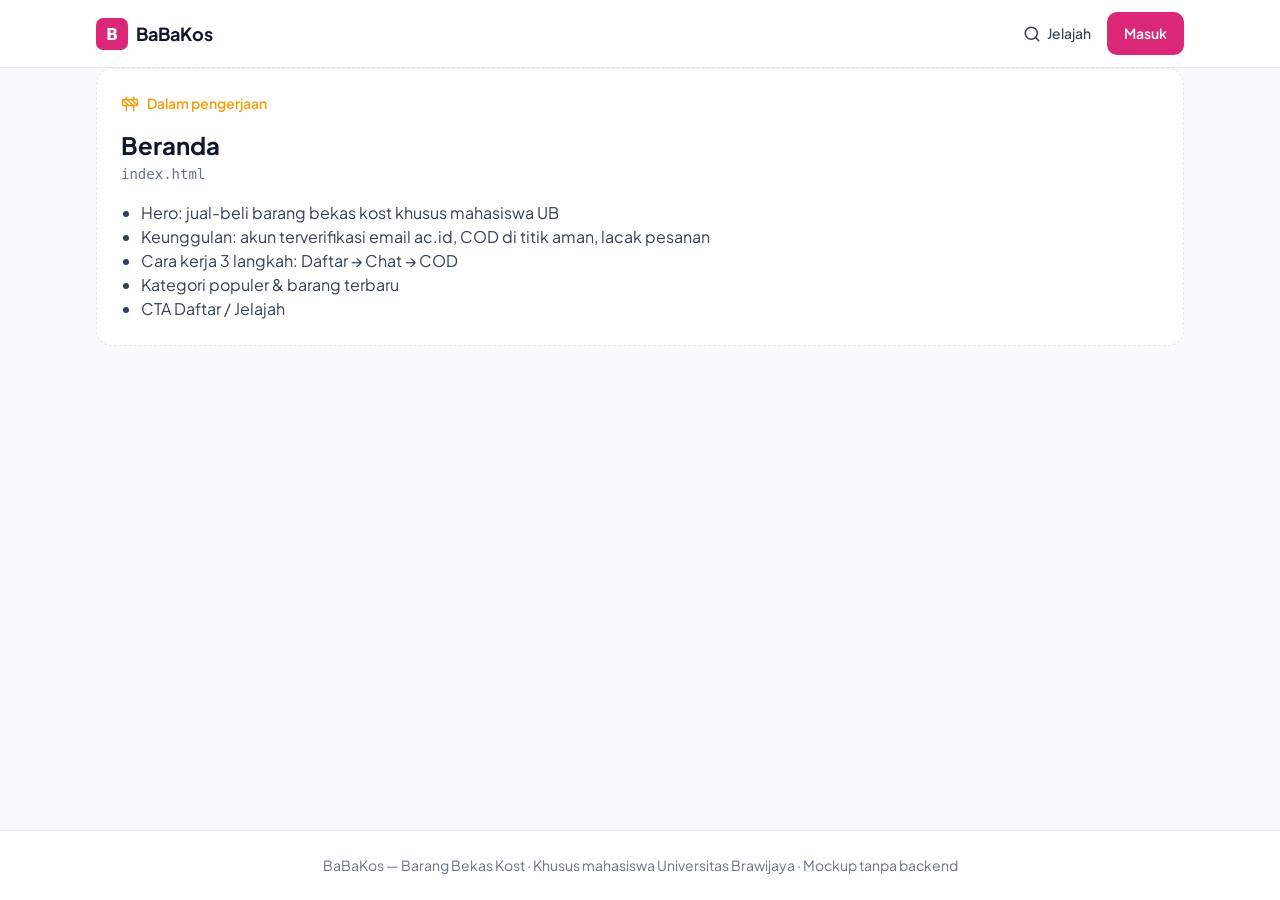
==== index.html @ 824cb400 "Add BaBaKos frontend mockup scaffold - Add placeholder HTML pages for all 13 planned screens (index," ====
<!doctype html>
<html lang="id">
  <head>
    <meta charset="UTF-8">
    <meta name="viewport" content="width=device-width, initial-scale=1.0">
    <meta name="description" content="BaBaKos — marketplace barang bekas kost khusus mahasiswa Universitas Brawijaya.">
    <title>Beranda — BaBaKos</title>
    <link rel="icon" type="image/svg+xml" href="assets/icon.svg">
    <link rel="preconnect" href="https://fonts.googleapis.com">
    <link rel="preconnect" href="https://fonts.gstatic.com" crossorigin>
    <link rel="stylesheet" href="https://fonts.googleapis.com/css2?family=Plus+Jakarta+Sans:wght@400;500;600;700&display=swap">
    <link rel="stylesheet" href="css/style.css">
  </head>
  <body>
    <header id="site-header"></header>

    <main class="container">
      <!-- TODO: replace this placeholder with the real page (see docs/PAGES.md) -->
      <section class="placeholder">
        <div class="placeholder-tag" data-icon="construction">Dalam pengerjaan</div>
        <h1>Beranda</h1>
        <p class="placeholder-file">index.html</p>
        <ul>
          <li>Hero: jual-beli barang bekas kost khusus mahasiswa UB</li>
          <li>Keunggulan: akun terverifikasi email ac.id, COD di titik aman, lacak pesanan</li>
          <li>Cara kerja 3 langkah: Daftar → Chat → COD</li>
          <li>Kategori populer &amp; barang terbaru</li>
          <li>CTA Daftar / Jelajah</li>
        </ul>
      </section>
    </main>

    <footer id="site-footer"></footer>

    <script src="js/data.js"></script>
    <script src="js/utils.js"></script>
    <script src="js/layout.js"></script>
  </body>
</html>
---- css/style.css ----
/* ==========================================================================
   BaBaKos — global styles
   Tokens are placeholders taken from the logo (assets/icon.svg); update them
   here once the Figma design is final and the whole site follows.
   ========================================================================== */

:root {
  --font-sans: "Plus Jakarta Sans", system-ui, -apple-system, "Segoe UI", sans-serif;

  --brand-50: #fdf2f8;
  --brand-100: #fce7f3;
  --brand-500: #ec4899;
  --brand-600: #db2777;
  --brand-700: #be185d;

  --ink-50: #f8fafc;
  --ink-100: #f1f5f9;
  --ink-200: #e2e8f0;
  --ink-500: #64748b;
  --ink-700: #334155;
  --ink-900: #0f172a;

  --success: #16a34a;
  --warning: #f59e0b;
  --danger: #dc2626;

  --radius: 12px;
  --radius-lg: 16px;
  --shadow: 0 1px 2px rgb(15 23 42 / 0.06), 0 4px 12px rgb(15 23 42 / 0.06);
  --container: 1120px;
}

/* ---------- Reset & base ---------- */
*,
*::before,
*::after {
  box-sizing: border-box;
}

body {
  margin: 0;
  min-height: 100vh;
  display: flex;
  flex-direction: column;
  font-family: var(--font-sans);
  line-height: 1.5;
  color: var(--ink-900);
  background: var(--ink-50);
  -webkit-font-smoothing: antialiased;
}

img {
  max-width: 100%;
  display: block;
}

a {
  color: inherit;
  text-decoration: none;
}

h1,
h2,
h3 {
  margin: 0;
  line-height: 1.25;
}

.container {
  width: 100%;
  max-width: var(--container);
  margin: 0 auto;
  padding: 0 16px;
}

main {
  flex: 1;
  padding-top: 24px;
  padding-bottom: 24px;
}

.icon {
  flex-shrink: 0;
}

/* ---------- Header / nav ---------- */
.site-header {
  position: sticky;
  top: 0;
  z-index: 20;
  background: rgb(255 255 255 / 0.92);
  backdrop-filter: blur(8px);
  border-bottom: 1px solid var(--ink-200);
}

.nav {
  display: flex;
  align-items: center;
  gap: 4px;
  padding-top: 12px;
  padding-bottom: 12px;
}

.brand {
  display: flex;
  align-items: center;
  gap: 8px;
  margin-right: auto;
  font-weight: 700;
  font-size: 1.125rem;
}

.nav-link {
  display: flex;
  align-items: center;
  gap: 6px;
  padding: 8px 12px;
  border-radius: 10px;
  font-size: 0.875rem;
  font-weight: 500;
  color: var(--ink-700);
}

.nav-link:hover {
  background: var(--ink-100);
}

.nav-link.is-active {
  background: var(--brand-50);
  color: var(--brand-700);
}

@media (max-width: 640px) {
  .nav-label {
    display: none;
  }
}

/* ---------- Footer ---------- */
.site-footer {
  padding: 24px 0;
  border-top: 1px solid var(--ink-200);
  background: #fff;
  text-align: center;
  font-size: 0.875rem;
  color: var(--ink-500);
}

/* ---------- Buttons ---------- */
.btn {
  display: inline-flex;
  align-items: center;
  justify-content: center;
  gap: 8px;
  padding: 10px 16px;
  border: 1px solid transparent;
  border-radius: 10px;
  font: inherit;
  font-size: 0.875rem;
  font-weight: 600;
  cursor: pointer;
}

.btn-primary {
  background: var(--brand-600);
  color: #fff;
}

.btn-primary:hover {
  background: var(--brand-700);
}

.btn-outline {
  background: #fff;
  border-color: var(--ink-200);
  color: var(--ink-900);
}

.btn-outline:hover {
  background: var(--ink-100);
}

/* ---------- Cards & misc ---------- */
.card {
  background: #fff;
  border: 1px solid var(--ink-200);
  border-radius: var(--radius-lg);
  box-shadow: var(--shadow);
}

.badge-verified {
  display: inline-flex;
  align-items: center;
  gap: 4px;
  padding: 2px 8px;
  border-radius: 999px;
  background: #dcfce7;
  color: var(--success);
  font-size: 0.75rem;
  font-weight: 600;
}

.muted {
  color: var(--ink-500);
}

/* ---------- Temporary placeholder (remove once a page is built) ---------- */
.placeholder {
  padding: 24px;
  background: #fff;
  border: 1px dashed var(--ink-200);
  border-radius: var(--radius-lg);
}

.placeholder-tag {
  display: flex;
  align-items: center;
  gap: 8px;
  margin-bottom: 16px;
  color: var(--warning);
  font-size: 0.875rem;
  font-weight: 600;
}

.placeholder-file {
  margin: 4px 0 0;
  font-family: ui-monospace, monospace;
  font-size: 0.875rem;
  color: var(--ink-500);
}

.placeholder ul {
  margin: 16px 0 0;
  padding-left: 20px;
  color: var(--ink-700);
}
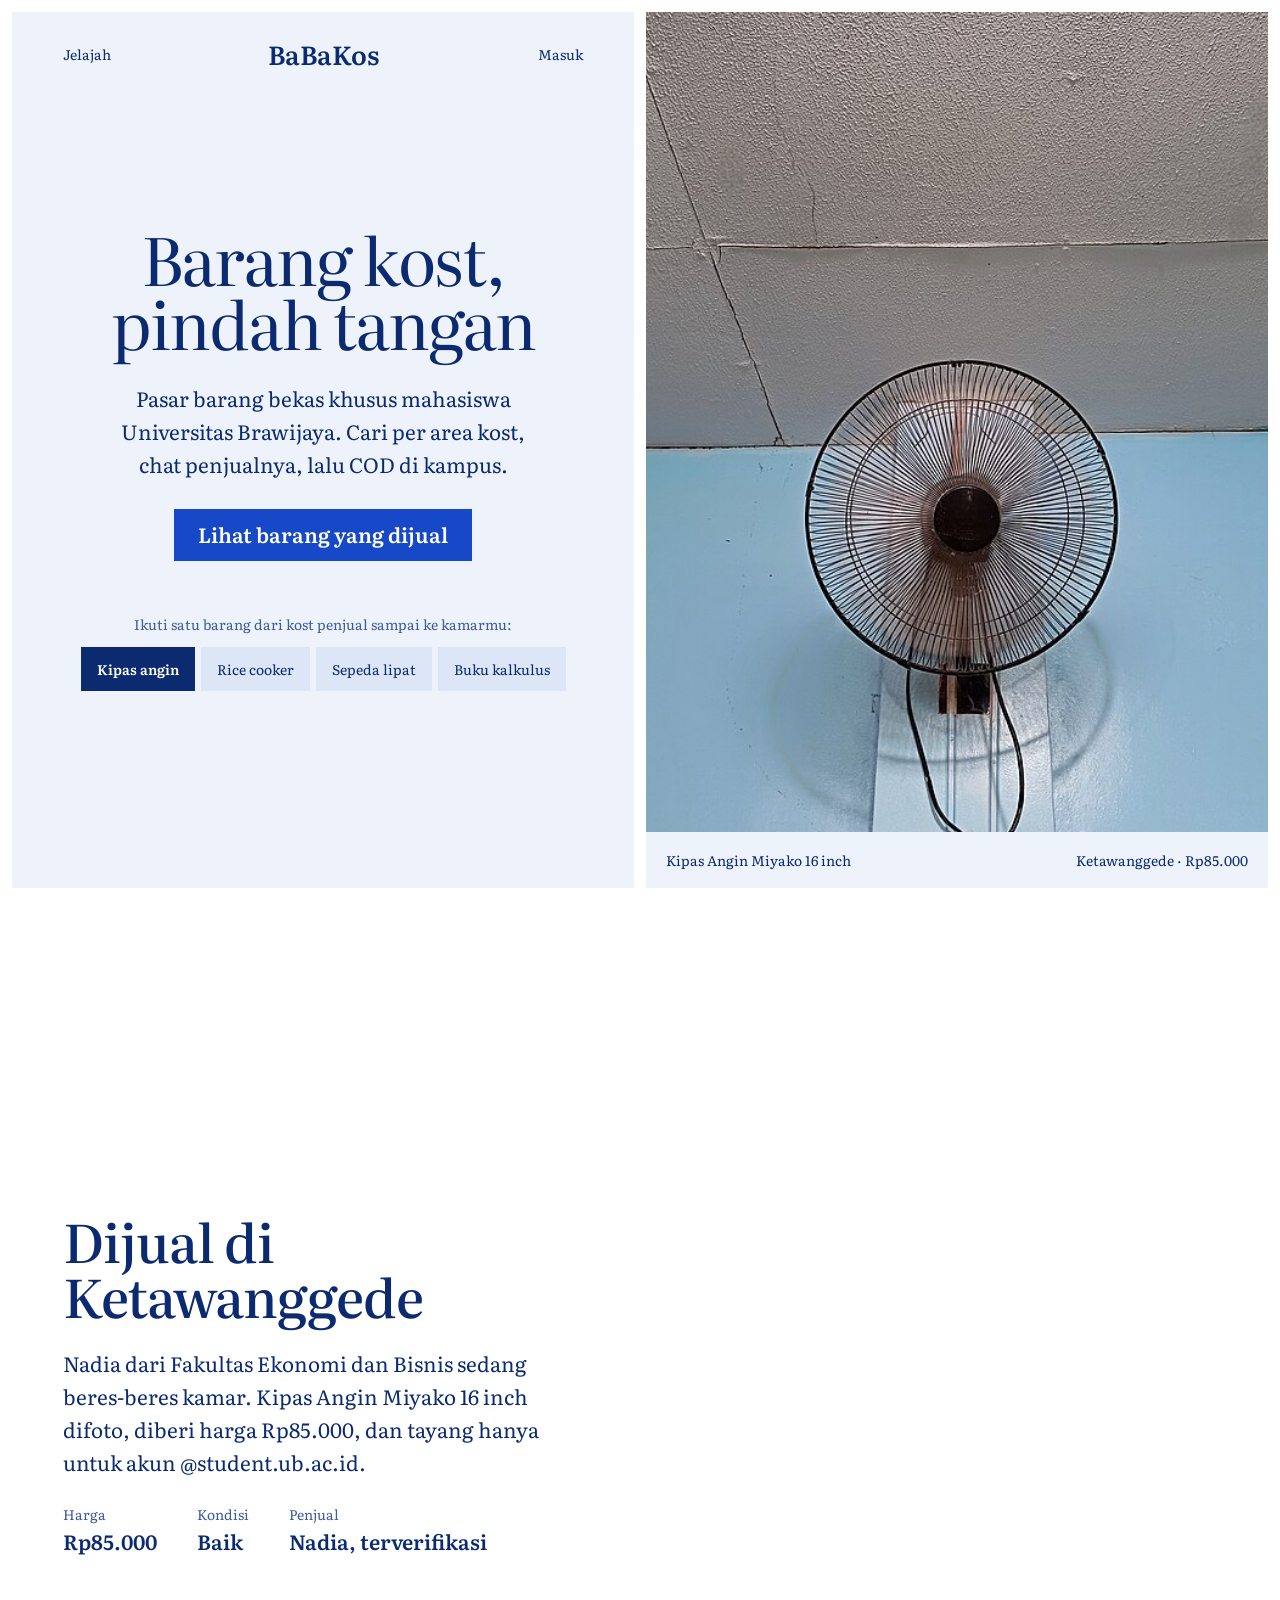
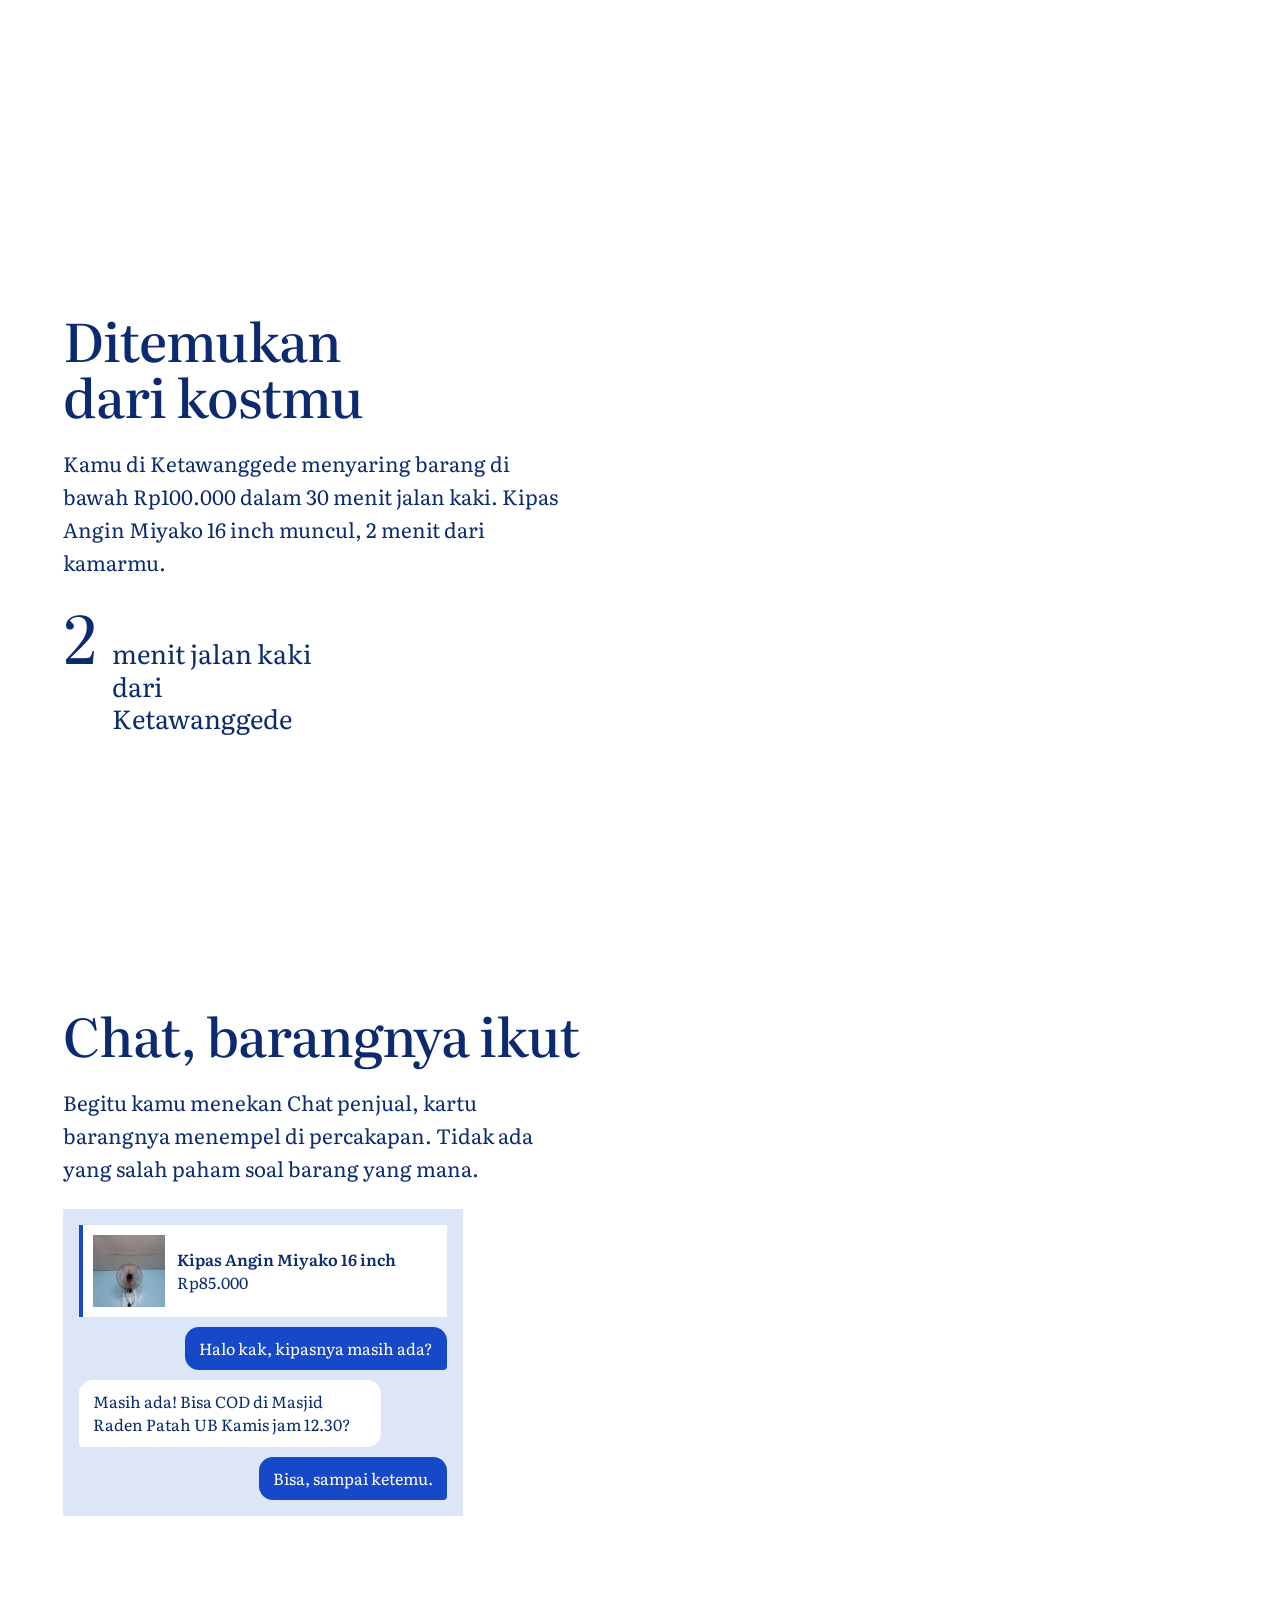
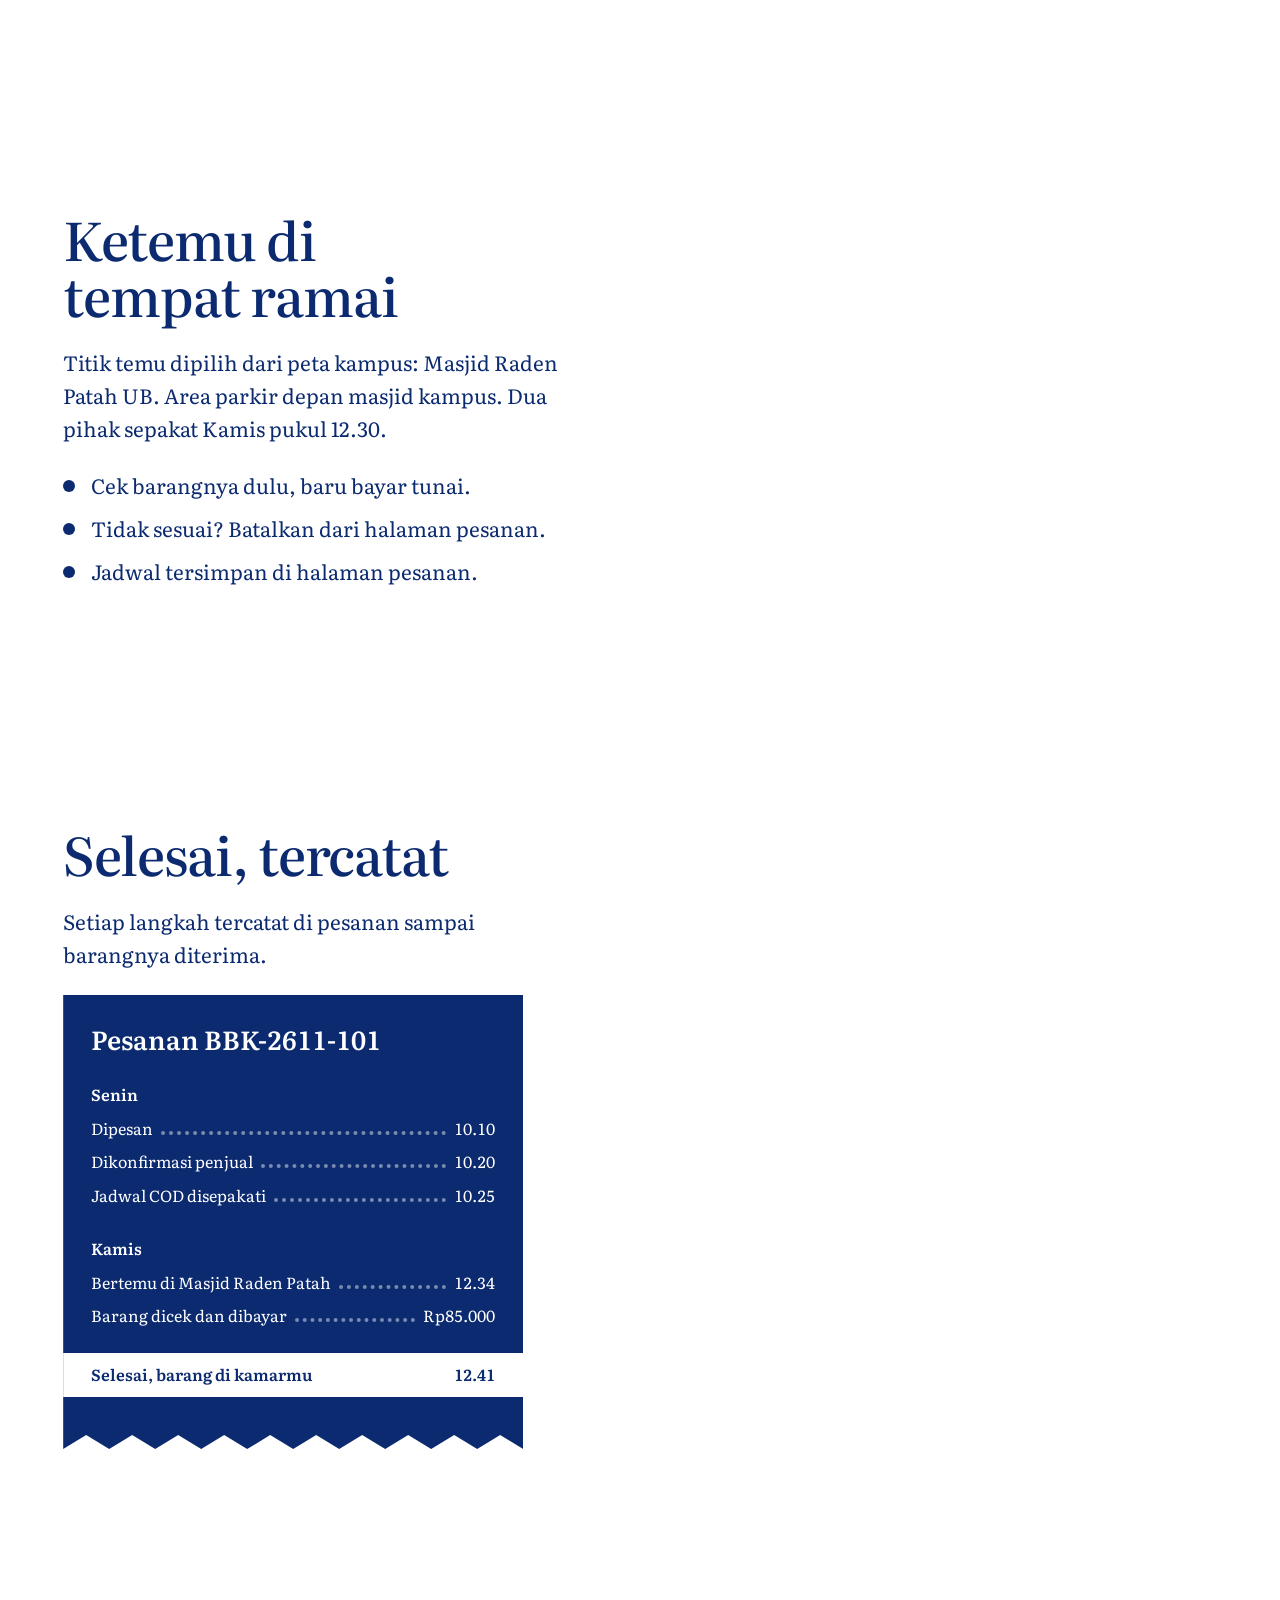
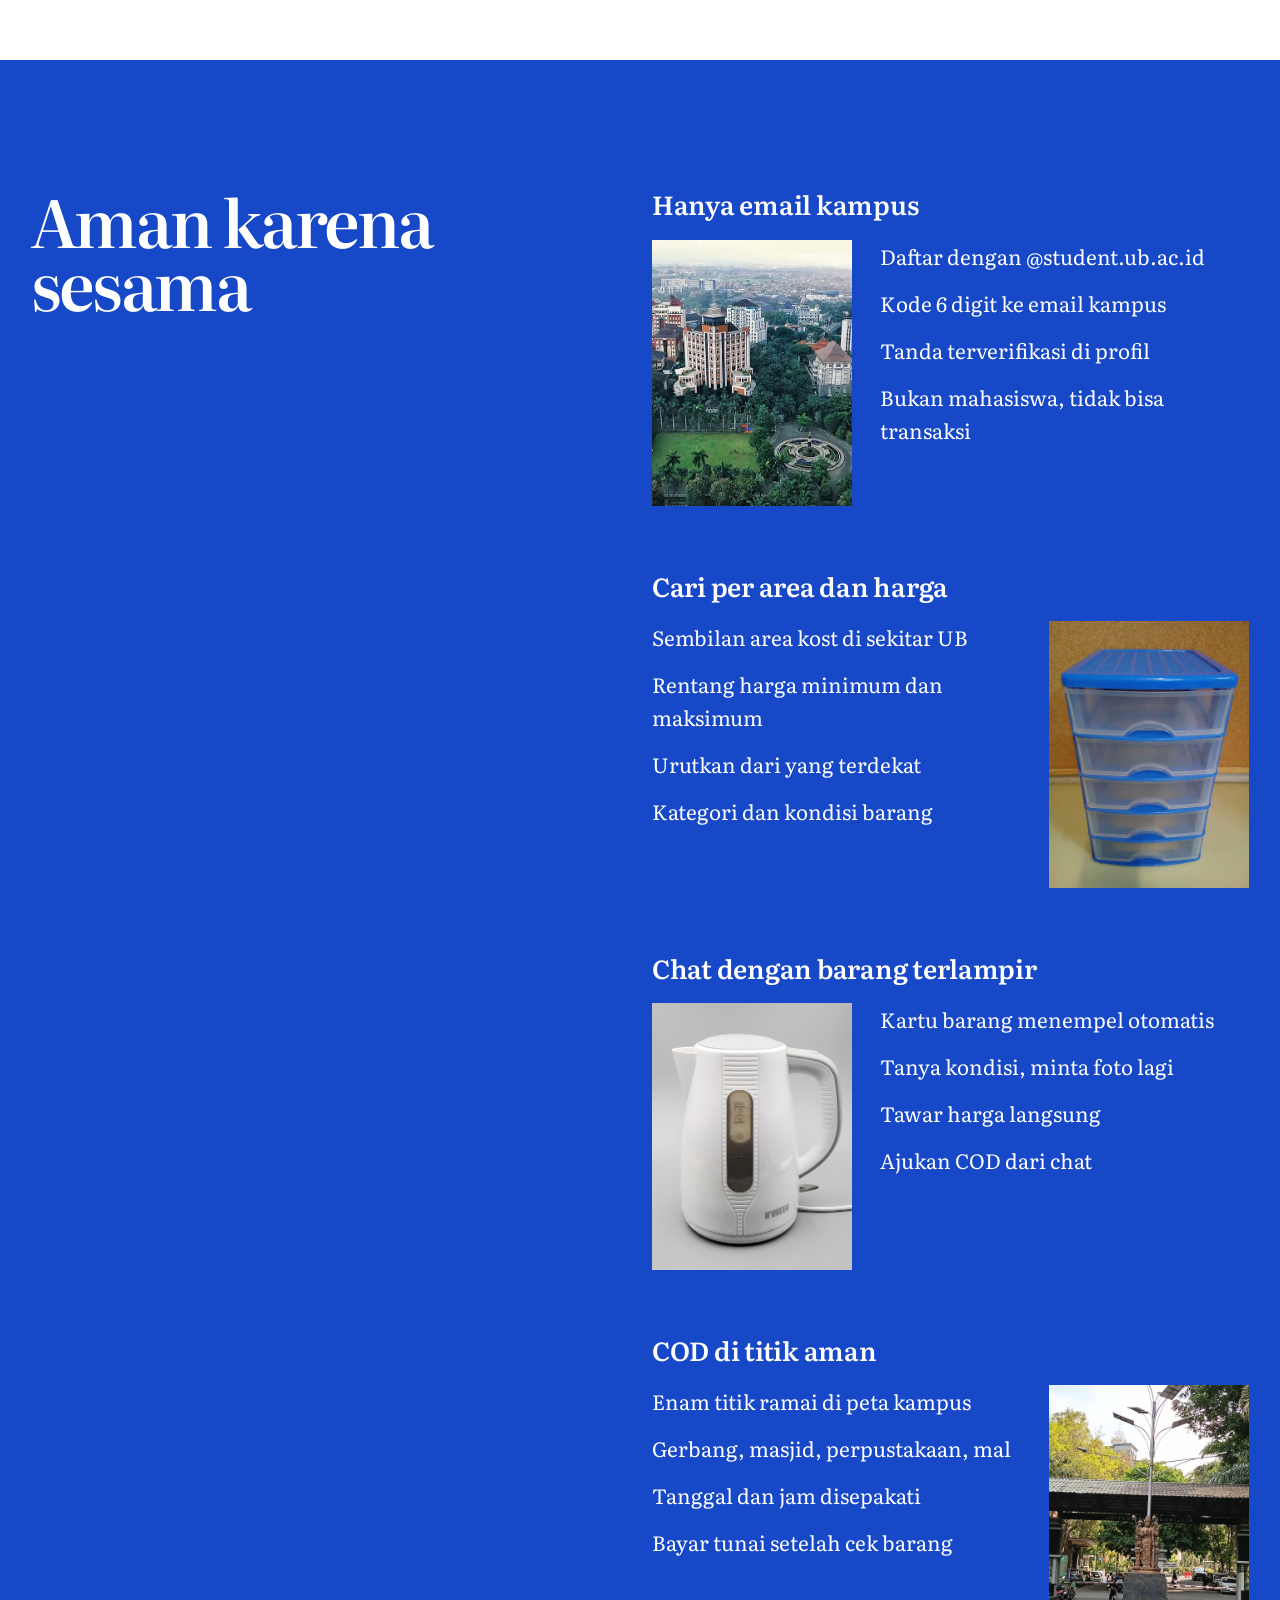
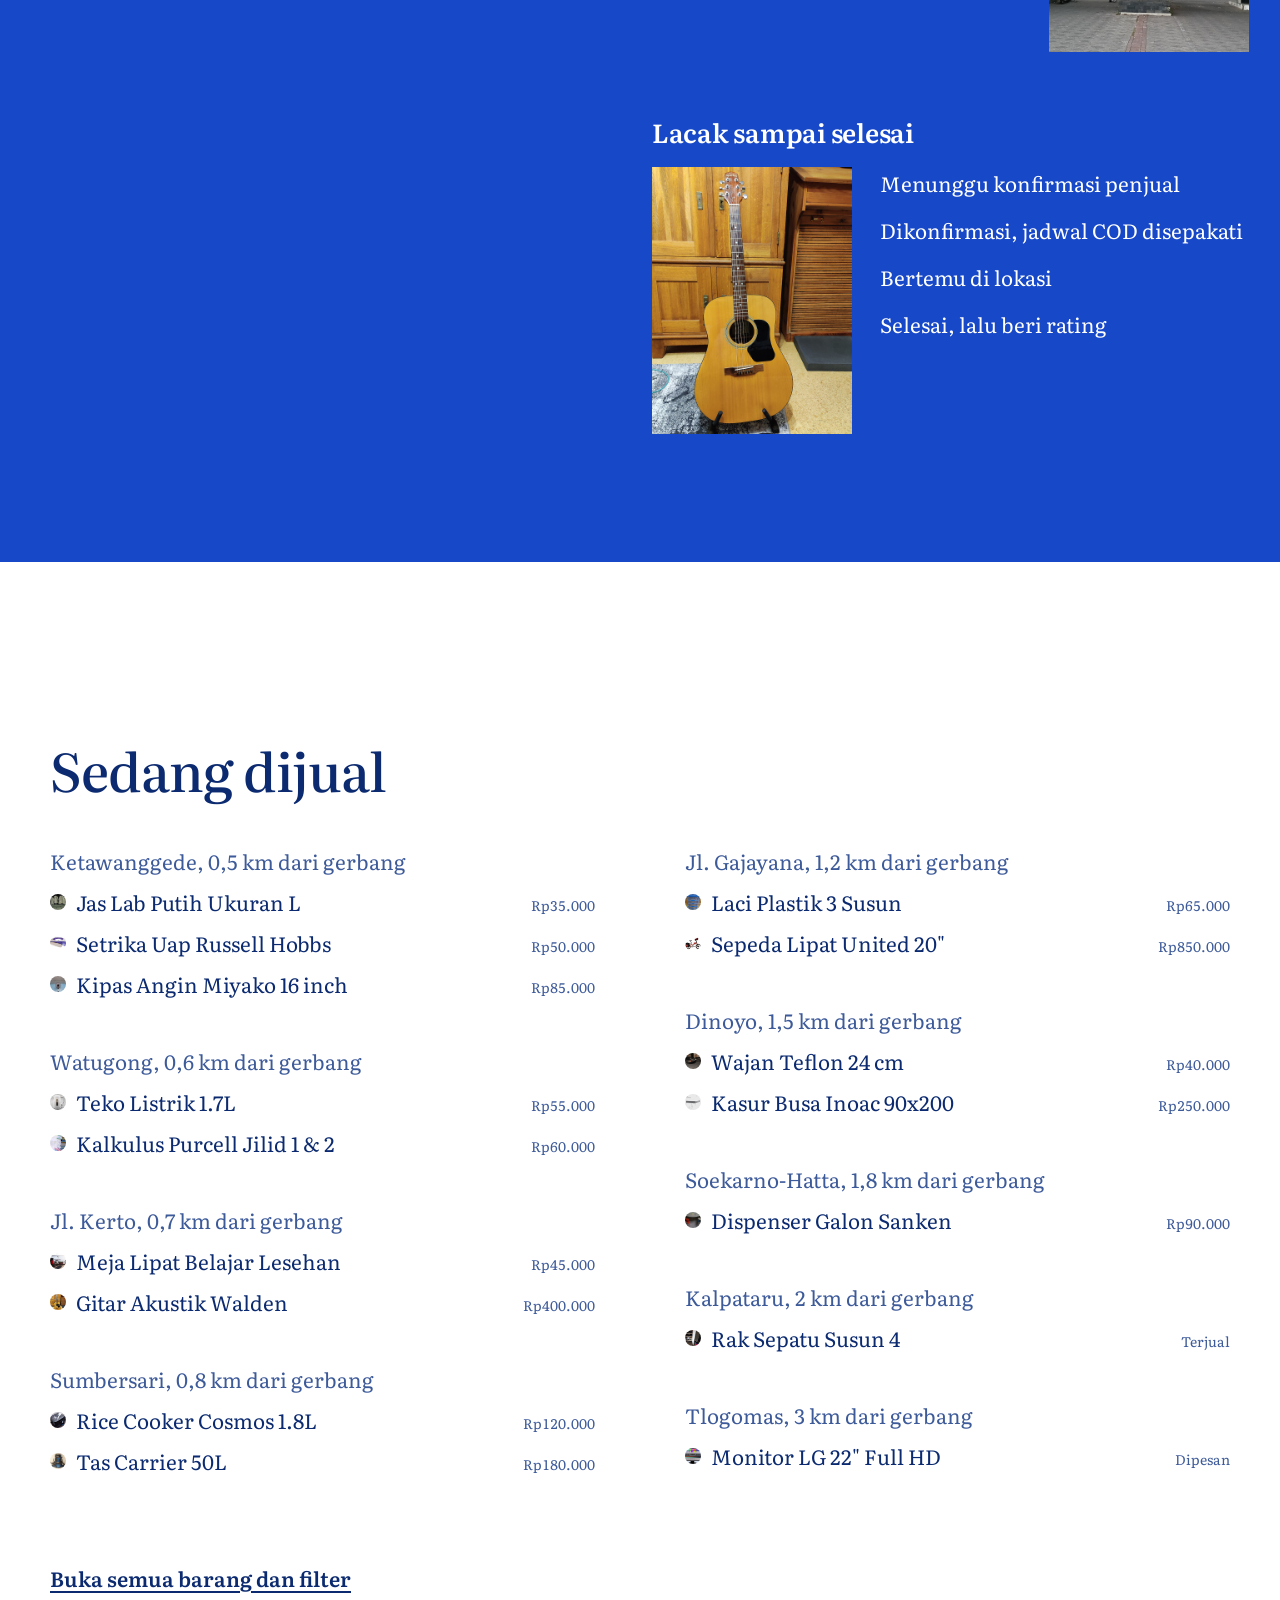
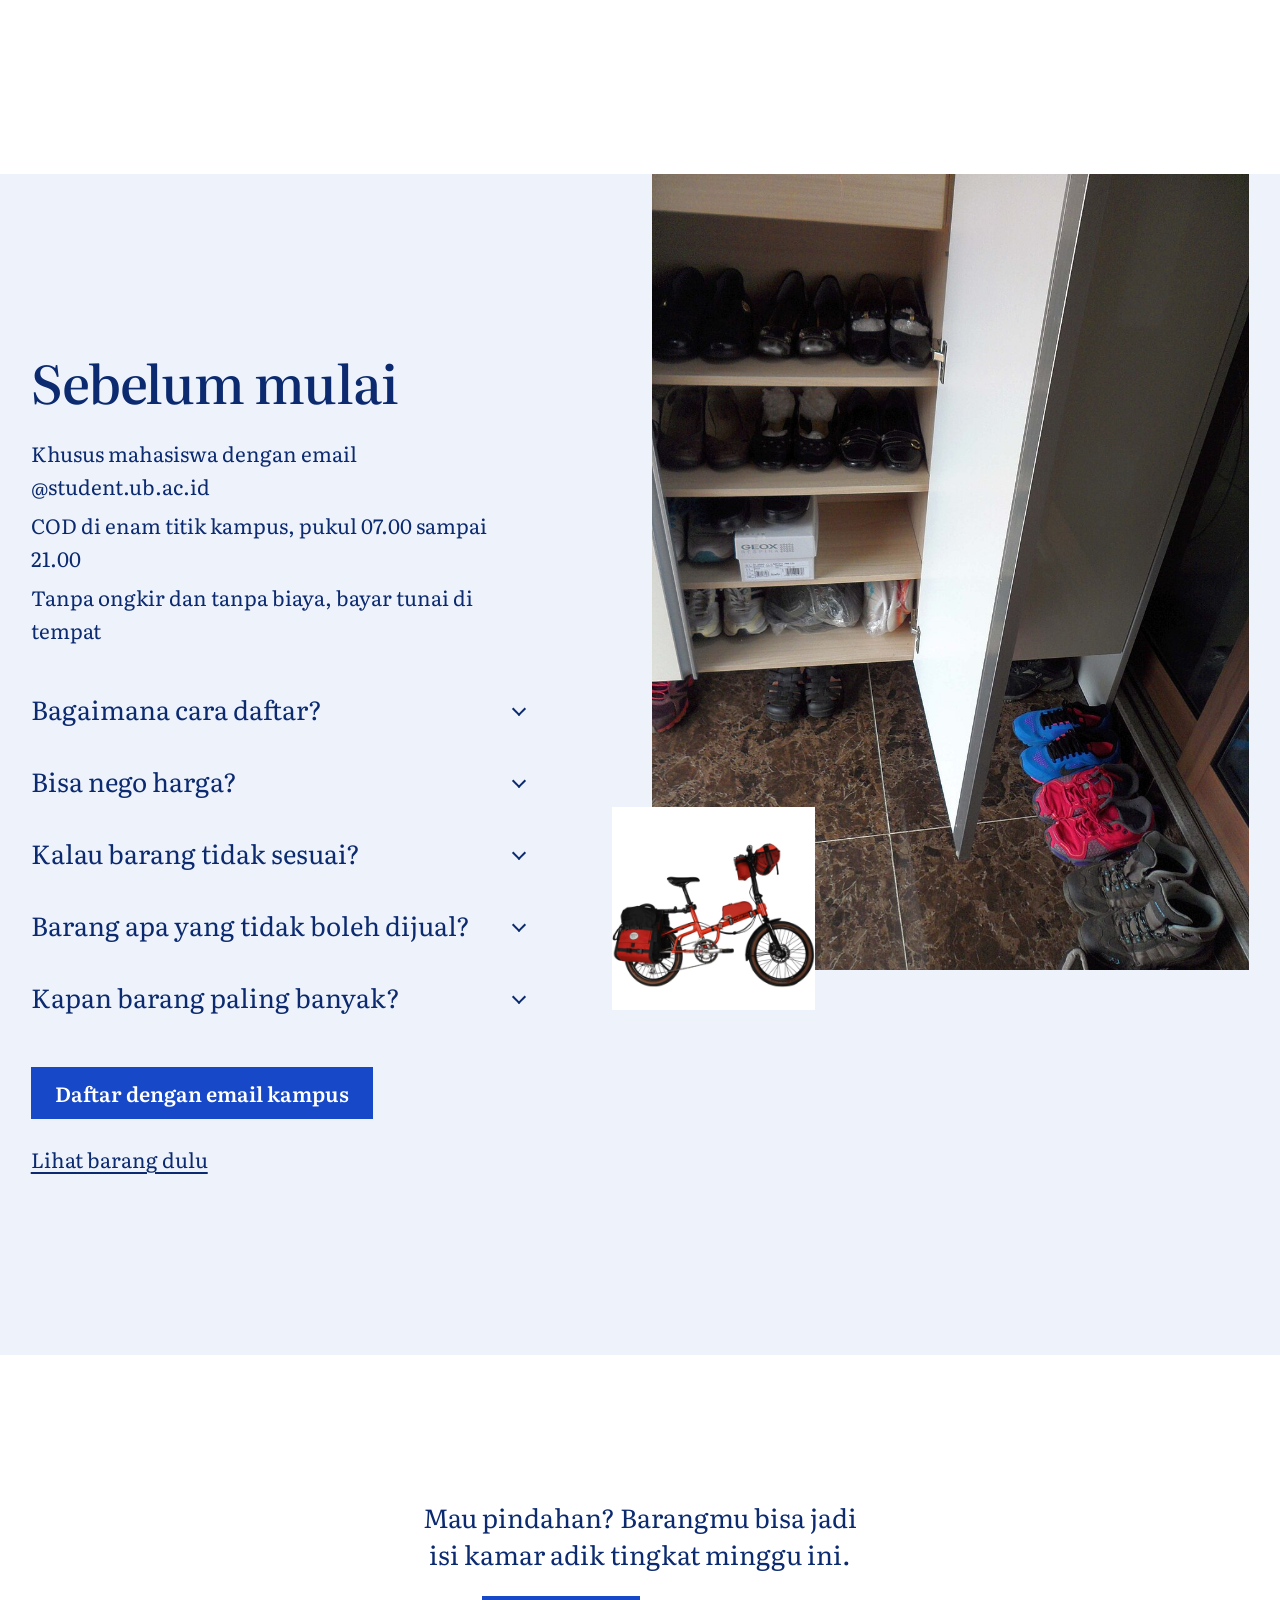
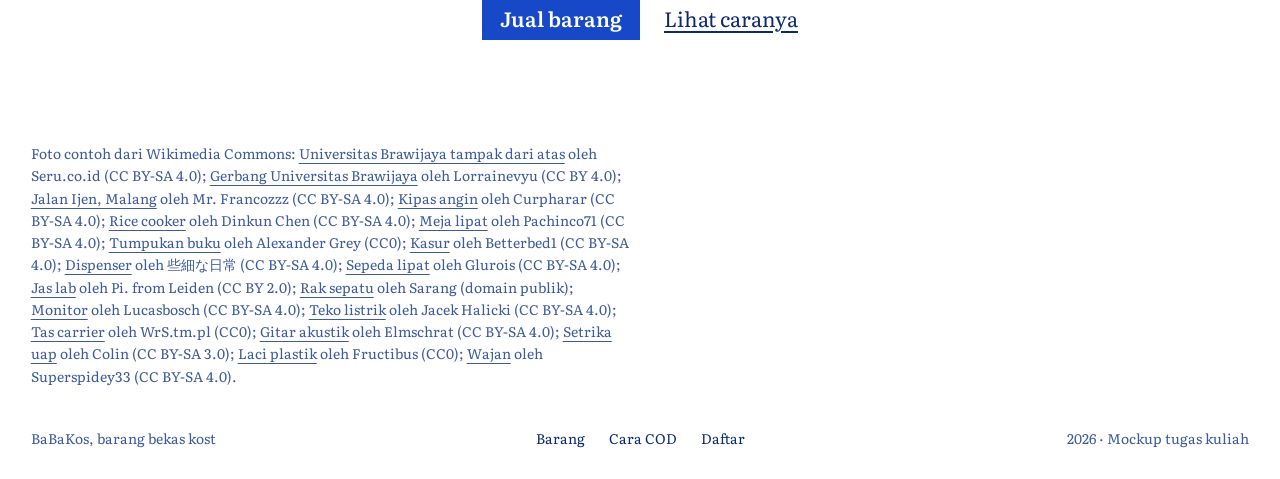
==== commit fe8dd0ef: "Rebuild homepage from mockup D and move photos to assets - Restyle the site to the "Pindah tangan" l" ====
--- a/index.html
+++ b/index.html
@@ -3,30 +3,198 @@
   <head>
     <meta charset="UTF-8">
     <meta name="viewport" content="width=device-width, initial-scale=1.0">
-    <meta name="description" content="BaBaKos — marketplace barang bekas kost khusus mahasiswa Universitas Brawijaya.">
-    <title>Beranda — BaBaKos</title>
+    <meta name="description" content="BaBaKos — pasar barang bekas kost khusus mahasiswa Universitas Brawijaya. Cari per area kost, chat penjualnya, lalu COD di kampus.">
+    <title>BaBaKos — Barang Kost, Pindah Tangan</title>
     <link rel="icon" type="image/svg+xml" href="assets/icon.svg">
     <link rel="preconnect" href="https://fonts.googleapis.com">
     <link rel="preconnect" href="https://fonts.gstatic.com" crossorigin>
-    <link rel="stylesheet" href="https://fonts.googleapis.com/css2?family=Plus+Jakarta+Sans:wght@400;500;600;700&display=swap">
+    <link rel="stylesheet" href="https://fonts.googleapis.com/css2?family=Literata:ital,opsz,wght@0,7..72,400;0,7..72,500;0,7..72,600;1,7..72,400&display=swap">
     <link rel="stylesheet" href="css/style.css">
   </head>
   <body>
-    <header id="site-header"></header>
-
-    <main class="container">
-      <!-- TODO: replace this placeholder with the real page (see docs/PAGES.md) -->
-      <section class="placeholder">
-        <div class="placeholder-tag" data-icon="construction">Dalam pengerjaan</div>
-        <h1>Beranda</h1>
-        <p class="placeholder-file">index.html</p>
-        <ul>
-          <li>Hero: jual-beli barang bekas kost khusus mahasiswa UB</li>
-          <li>Keunggulan: akun terverifikasi email ac.id, COD di titik aman, lacak pesanan</li>
-          <li>Cara kerja 3 langkah: Daftar → Chat → COD</li>
-          <li>Kategori populer &amp; barang terbaru</li>
-          <li>CTA Daftar / Jelajah</li>
-        </ul>
+    <a class="skip" href="#perjalanan">Langsung ke isi</a>
+
+    <main>
+    <!-- Part 1: the split stage. The left column scrolls, the photograph on the right stays. -->
+    <div class="stage">
+      <div class="column">
+        <section class="sheet" aria-labelledby="hero-title">
+          <header id="site-header" class="site-header--sheet"></header>
+          <div class="sheet-main">
+            <h1 id="hero-title" class="hero-title" data-reveal>Barang kost, pindah tangan</h1>
+            <p class="hero-sub" data-reveal>Pasar barang bekas khusus mahasiswa Universitas Brawijaya. Cari per area kost, chat penjualnya, lalu COD di kampus.</p>
+            <a class="btn" href="#barang" data-reveal>Lihat barang yang dijual</a>
+            <div class="follow" data-reveal>
+              <p class="follow-label" id="follow-label">Ikuti satu barang dari kost penjual sampai ke kamarmu:</p>
+              <div class="follow-tabs" role="tablist" aria-labelledby="follow-label" id="follow-tabs">
+                <button type="button" role="tab" aria-selected="true" data-id="p1">Kipas angin</button>
+                <button type="button" role="tab" aria-selected="false" tabindex="-1" data-id="p2">Rice cooker</button>
+                <button type="button" role="tab" aria-selected="false" tabindex="-1" data-id="p7">Sepeda lipat</button>
+                <button type="button" role="tab" aria-selected="false" tabindex="-1" data-id="p4">Buku kalkulus</button>
+              </div>
+            </div>
+          </div>
+        </section>
+
+        <!-- The journey: one item, five chapters. [data-f] fields are filled by js/pages/index.js. -->
+        <section class="journey" id="perjalanan" aria-labelledby="journey-title">
+          <h2 id="journey-title" class="sr-only">Perjalanan satu barang</h2>
+
+          <article class="chapter" data-photo="item" data-reveal-group>
+            <h3 class="title" data-reveal>Dijual di <span data-f="sellerArea">Ketawanggede</span></h3>
+            <p data-reveal data-f="soldText">Nadia dari Fakultas Ekonomi dan Bisnis sedang beres-beres kamar. Kipas Angin Miyako 16 inch difoto, diberi harga Rp85.000, dan tayang hanya untuk akun @student.ub.ac.id.</p>
+            <dl class="facts" data-reveal>
+              <div><dt>Harga</dt><dd data-f="price">Rp85.000</dd></div>
+              <div><dt>Kondisi</dt><dd data-f="condition">Baik</dd></div>
+              <div><dt>Penjual</dt><dd data-f="seller">Nadia, terverifikasi</dd></div>
+            </dl>
+          </article>
+
+          <article class="chapter" data-photo="street" data-reveal-group>
+            <h3 class="title" data-reveal>Ditemukan dari kostmu</h3>
+            <p data-reveal data-f="foundText">Kamu di Ketawanggede menyaring barang di bawah Rp100.000 dalam 30 menit jalan kaki. Kipas Angin Miyako 16 inch muncul, 2 menit dari kamarmu.</p>
+            <p class="walk-figure" data-reveal><span data-f="minutes">2</span><span class="walk-unit">menit jalan kaki dari <span data-f="buyerArea">Ketawanggede</span></span></p>
+          </article>
+
+          <article class="chapter" data-photo="item" data-reveal-group>
+            <h3 class="title" data-reveal>Chat, barangnya ikut</h3>
+            <p data-reveal>Begitu kamu menekan Chat penjual, kartu barangnya menempel di percakapan. Tidak ada yang salah paham soal barang yang mana.</p>
+            <div class="demo-chat" data-reveal aria-label="Contoh percakapan">
+              <div class="demo-card">
+                <img data-f="thumb" src="assets/products/p1-kipas.jpg" alt="" width="72" height="72">
+                <div><p class="demo-card-title" data-f="title">Kipas Angin Miyako 16 inch</p><p data-f="price">Rp85.000</p></div>
+              </div>
+              <p class="demo-bubble me">Halo kak, <span data-f="shortTitle">kipasnya</span> masih ada?</p>
+              <p class="demo-bubble them">Masih ada! Bisa COD di <span data-f="codName">Masjid Raden Patah UB</span> <span data-f="codDay">Kamis</span> jam <span data-f="codTime">12.30</span>?</p>
+              <p class="demo-bubble me">Bisa, sampai ketemu.</p>
+            </div>
+          </article>
+
+          <article class="chapter" data-photo="gate" data-reveal-group>
+            <h3 class="title" data-reveal>Ketemu di tempat ramai</h3>
+            <p data-reveal data-f="codText">Titik temu dipilih dari peta kampus: Masjid Raden Patah UB. Area parkir depan masjid kampus. Dua pihak sepakat Kamis pukul 12.30.</p>
+            <ul class="cod-tips" data-reveal>
+              <li>Cek barangnya dulu, baru bayar tunai.</li>
+              <li>Tidak sesuai? Batalkan dari halaman pesanan.</li>
+              <li>Jadwal tersimpan di halaman pesanan.</li>
+            </ul>
+          </article>
+
+          <article class="chapter" data-photo="item" data-reveal-group>
+            <h3 class="title" data-reveal>Selesai, tercatat</h3>
+            <p data-reveal>Setiap langkah tercatat di pesanan sampai barangnya diterima.</p>
+            <div class="slip" data-reveal data-f="slip" aria-label="Riwayat pesanan">
+              <p class="slip-head">Pesanan BBK-2611-101</p>
+              <p class="slip-day">Senin</p>
+              <dl>
+                <div><dt>Dipesan</dt><dd>10.10</dd></div>
+                <div><dt>Dikonfirmasi penjual</dt><dd>10.20</dd></div>
+                <div><dt>Jadwal COD disepakati</dt><dd>10.25</dd></div>
+              </dl>
+              <p class="slip-day">Kamis</p>
+              <dl>
+                <div><dt>Bertemu di Masjid Raden Patah</dt><dd>12.34</dd></div>
+                <div><dt>Barang dicek dan dibayar</dt><dd>Rp85.000</dd></div>
+              </dl>
+              <p class="slip-total"><span>Selesai, barang di kamarmu</span><span>12.41</span></p>
+            </div>
+          </article>
+        </section>
+      </div>
+
+      <!-- The photograph that never moves; it crossfades as each chapter arrives. -->
+      <figure class="photo">
+        <img class="ph is-on" data-key="item" src="assets/products/p1-kipas.jpg" alt="Kipas Angin Miyako 16 inch yang dijual" width="960" height="720">
+        <img class="ph" data-key="street" src="assets/photos/malang-ijen.jpg" alt="Jalan Ijen di Malang" width="960" height="720">
+        <img class="ph" data-key="gate" src="assets/photos/ub-gerbang.jpg" alt="Gerbang Universitas Brawijaya" width="960" height="1280">
+        <figcaption class="photo-bar"><span data-f="title">Kipas Angin Miyako 16 inch</span><span><span data-f="sellerArea">Ketawanggede</span> · <span data-f="price">Rp85.000</span></span></figcaption>
+      </figure>
+    </div>
+
+      <!-- Part 2: full-width blue field. Pinned heading, passing rows. -->
+      <section class="safe" aria-labelledby="safe-title">
+        <div class="container safe-grid">
+          <h2 id="safe-title" class="safe-title">Aman karena sesama</h2>
+          <div class="safe-rows">
+            <article class="srow" data-reveal-group>
+              <h3 data-reveal>Hanya email kampus</h3>
+              <div class="srow-body">
+                <img data-reveal src="assets/photos/ub-aerial.jpg" alt="Kampus Universitas Brawijaya dari atas" width="960" height="640" loading="lazy">
+                <ul data-reveal><li>Daftar dengan @student.ub.ac.id</li><li>Kode 6 digit ke email kampus</li><li>Tanda terverifikasi di profil</li><li>Bukan mahasiswa, tidak bisa transaksi</li></ul>
+              </div>
+            </article>
+            <article class="srow srow-flip" data-reveal-group>
+              <h3 data-reveal>Cari per area dan harga</h3>
+              <div class="srow-body">
+                <img data-reveal src="assets/products/p15-laci.jpg" alt="Laci plastik tiga susun" width="960" height="1280" loading="lazy">
+                <ul data-reveal><li>Sembilan area kost di sekitar UB</li><li>Rentang harga minimum dan maksimum</li><li>Urutkan dari yang terdekat</li><li>Kategori dan kondisi barang</li></ul>
+              </div>
+            </article>
+            <article class="srow" data-reveal-group>
+              <h3 data-reveal>Chat dengan barang terlampir</h3>
+              <div class="srow-body">
+                <img data-reveal src="assets/products/p11-teko.jpg" alt="Teko listrik" width="960" height="1113" loading="lazy">
+                <ul data-reveal><li>Kartu barang menempel otomatis</li><li>Tanya kondisi, minta foto lagi</li><li>Tawar harga langsung</li><li>Ajukan COD dari chat</li></ul>
+              </div>
+            </article>
+            <article class="srow srow-flip" data-reveal-group>
+              <h3 data-reveal>COD di titik aman</h3>
+              <div class="srow-body">
+                <img data-reveal src="assets/photos/ub-gerbang.jpg" alt="Gerbang Universitas Brawijaya" width="960" height="1280" loading="lazy">
+                <ul data-reveal><li>Enam titik ramai di peta kampus</li><li>Gerbang, masjid, perpustakaan, mal</li><li>Tanggal dan jam disepakati</li><li>Bayar tunai setelah cek barang</li></ul>
+              </div>
+            </article>
+            <article class="srow" data-reveal-group>
+              <h3 data-reveal>Lacak sampai selesai</h3>
+              <div class="srow-body">
+                <img data-reveal src="assets/products/p13-gitar.jpg" alt="Gitar akustik" width="960" height="1280" loading="lazy">
+                <ul data-reveal><li>Menunggu konfirmasi penjual</li><li>Dikonfirmasi, jadwal COD disepakati</li><li>Bertemu di lokasi</li><li>Selesai, lalu beri rating</li></ul>
+              </div>
+            </article>
+          </div>
+        </div>
+      </section>
+
+      <!-- Part 3: the listing as two-ended rows, grouped by area -->
+      <section class="home-section" id="barang" aria-labelledby="list-title">
+        <div class="list-col">
+          <h2 id="list-title" class="title" data-reveal>Sedang dijual</h2>
+          <div class="list-areas" id="list" data-reveal-group></div>
+          <a class="list-more" href="jelajah.html">Buka semua barang dan filter</a>
+        </div>
+      </section>
+
+      <!-- Part 4: questions beside a tall photograph -->
+      <section class="home-section faq" id="faq" aria-labelledby="faq-title">
+        <div class="container faq-grid">
+          <div class="faq-col">
+            <h2 id="faq-title" class="title" data-reveal>Sebelum mulai</h2>
+            <ul class="faq-facts" data-reveal>
+              <li>Khusus mahasiswa dengan email @student.ub.ac.id</li>
+              <li>COD di enam titik kampus, pukul <span id="cod-hours">07.00 sampai 21.00</span></li>
+              <li>Tanpa ongkir dan tanpa biaya, bayar tunai di tempat</li>
+            </ul>
+            <div class="faq-list">
+              <details><summary>Bagaimana cara daftar?</summary><p>Masukkan email @student.ub.ac.id, lalu kode 6 digit yang dikirim ke email kampusmu. Untuk uji coba, email berakhiran ac.id lain juga diterima.</p></details>
+              <details><summary>Bisa nego harga?</summary><p>Bisa, lewat chat. Barangnya sudah terlampir, jadi tinggal tawar.</p></details>
+              <details><summary>Kalau barang tidak sesuai?</summary><p>Jangan bayar. Tekan Batalkan di halaman pesanan dan laporkan lewat chat. Rating penjual ikut tercatat.</p></details>
+              <details><summary>Barang apa yang tidak boleh dijual?</summary><p>Makanan basah, obat, dan barang yang melanggar aturan kampus atau hukum.</p></details>
+              <details><summary>Kapan barang paling banyak?</summary><p>Akhir semester dan musim wisuda, saat kakak tingkat pindahan.</p></details>
+            </div>
+            <div class="faq-actions" id="faq-actions"><a class="btn" href="daftar.html">Daftar dengan email kampus</a><a href="#barang">Lihat barang dulu</a></div>
+          </div>
+          <div class="faq-pics" data-reveal>
+            <img class="pic-tall" src="assets/products/p9-rak.jpg" alt="Rak sepatu di teras rumah" width="960" height="1280" loading="lazy">
+            <img class="pic-sq" src="assets/products/p7-sepeda.jpg" alt="Sepeda lipat" width="960" height="960" loading="lazy">
+          </div>
+        </div>
+      </section>
+
+      <!-- Part 5: one plain sentence -->
+      <section class="home-cta container" aria-labelledby="cta-title">
+        <h2 id="cta-title" class="sr-only">Jual barangmu</h2>
+        <p data-reveal>Mau pindahan? Barangmu bisa jadi isi kamar adik tingkat minggu ini.</p>
+        <div class="cta-actions" data-reveal><a class="btn btn-small" href="jual.html">Jual barang</a><a href="#perjalanan">Lihat caranya</a></div>
       </section>
     </main>
 
@@ -35,5 +203,6 @@
     <script src="js/data.js"></script>
     <script src="js/utils.js"></script>
     <script src="js/layout.js"></script>
+    <script src="js/pages/index.js"></script>
   </body>
 </html>
--- a/css/style.css
+++ b/css/style.css
@@ -1,33 +1,37 @@
 /* ==========================================================================
    BaBaKos — global styles
-   Tokens are placeholders taken from the logo (assets/icon.svg); update them
-   here once the Figma design is final and the whole site follows.
+   Look: "Pindah tangan" (homepage mockup D). A white reading column in deep
+   blue, Literata throughout, flat blue fields, no rounded cards. Every colour
+   and size lives in the tokens below, so the palette can be swapped here.
    ========================================================================== */
 
 :root {
-  --font-sans: "Plus Jakarta Sans", system-ui, -apple-system, "Segoe UI", sans-serif;
-
-  --brand-50: #fdf2f8;
-  --brand-100: #fce7f3;
-  --brand-500: #ec4899;
-  --brand-600: #db2777;
-  --brand-700: #be185d;
-
-  --ink-50: #f8fafc;
-  --ink-100: #f1f5f9;
-  --ink-200: #e2e8f0;
-  --ink-500: #64748b;
-  --ink-700: #334155;
-  --ink-900: #0f172a;
-
-  --success: #16a34a;
-  --warning: #f59e0b;
-  --danger: #dc2626;
-
-  --radius: 12px;
-  --radius-lg: 16px;
-  --shadow: 0 1px 2px rgb(15 23 42 / 0.06), 0 4px 12px rgb(15 23 42 / 0.06);
-  --container: 1120px;
+  --bg: #ffffff;
+  --surface: #eef3fb;
+  --surface-2: #dce6f7;
+  --surface-3: #c9d8f3;
+  --ink: #0b2a6f;
+  --muted: #3d5a99;
+  --accent: #1748c8;
+  --accent-hover: #0f379e;
+  --accent-ink: #ffffff;
+
+  --success: #15803d;
+  --success-bg: #dcfce7;
+  --warning: #b45309;
+  --danger: #b91c1c;
+
+  --font: "Literata", Georgia, serif;
+  --step-small: clamp(0.8125rem, 0.79rem + 0.1vw, 0.875rem);
+  --step-body: clamp(1.125rem, 1.05rem + 0.3vw, 1.3125rem);
+  --step-lead: clamp(1.25rem, 1.1rem + 0.7vw, 1.625rem);
+  --step-head: clamp(2.25rem, 1.4rem + 2.4vw, 3.5rem);
+  --step-display: clamp(2.75rem, 0.6rem + 4.4vw, 4.5rem);
+
+  --gutter: clamp(16px, 2.4vw, 32px);
+  --gap: 12px;
+  --container: 1440px;
+  --ease: cubic-bezier(0.2, 0.7, 0.2, 1);
 }
 
 /* ---------- Reset & base ---------- */
@@ -37,50 +41,114 @@
   box-sizing: border-box;
 }
 
+html {
+  scroll-behavior: smooth;
+}
+
 body {
   margin: 0;
   min-height: 100vh;
   display: flex;
   flex-direction: column;
-  font-family: var(--font-sans);
-  line-height: 1.5;
-  color: var(--ink-900);
-  background: var(--ink-50);
+  background: var(--bg);
+  color: var(--ink);
+  font-family: var(--font);
+  font-size: var(--step-body);
+  line-height: 1.6;
+  font-optical-sizing: auto;
   -webkit-font-smoothing: antialiased;
 }
 
 img {
+  display: block;
   max-width: 100%;
-  display: block;
+  height: auto;
 }
 
 a {
   color: inherit;
-  text-decoration: none;
+  text-underline-offset: 4px;
 }
 
 h1,
 h2,
-h3 {
+h3,
+p,
+ul,
+dl,
+dd,
+figure {
   margin: 0;
-  line-height: 1.25;
+  padding: 0;
+}
+
+ul {
+  list-style: none;
+}
+
+:focus-visible {
+  outline: 3px solid var(--ink);
+  outline-offset: 4px;
+}
+
+::selection {
+  background: var(--ink);
+  color: var(--bg);
 }
 
 .container {
   width: 100%;
   max-width: var(--container);
-  margin: 0 auto;
-  padding: 0 16px;
+  margin-inline: auto;
+  padding-inline: var(--gutter);
 }
 
 main {
   flex: 1;
-  padding-top: 24px;
-  padding-bottom: 24px;
+}
+
+main.container {
+  padding-top: 40px;
+  padding-bottom: 64px;
 }
 
 .icon {
   flex-shrink: 0;
+}
+
+.sr-only {
+  position: absolute;
+  width: 1px;
+  height: 1px;
+  overflow: hidden;
+  clip-path: inset(50%);
+  white-space: nowrap;
+}
+
+.skip {
+  position: absolute;
+  left: var(--gutter);
+  top: -60px;
+  z-index: 50;
+  padding: 10px 16px;
+  background: var(--ink);
+  color: var(--bg);
+}
+
+.skip:focus {
+  top: 8px;
+}
+
+.title {
+  font-weight: 500;
+  font-size: var(--step-head);
+  letter-spacing: -0.02em;
+  line-height: 1.05;
+  text-wrap: balance;
+}
+
+.muted {
+  color: var(--muted);
 }
 
 /* ---------- Header / nav ---------- */
@@ -88,62 +156,156 @@
   position: sticky;
   top: 0;
   z-index: 20;
-  background: rgb(255 255 255 / 0.92);
-  backdrop-filter: blur(8px);
-  border-bottom: 1px solid var(--ink-200);
+  padding: 8px var(--gutter);
+  background: var(--bg);
+  border-bottom: 1px solid var(--surface-2);
+}
+
+/* On the homepage the nav sits inside the hero sheet instead. */
+.site-header.site-header--sheet {
+  position: static;
+  padding: 0;
+  background: none;
+  border: 0;
 }
 
 .nav {
-  display: flex;
+  max-width: var(--container);
+  margin-inline: auto;
+  display: grid;
+  grid-template-columns: 1fr auto 1fr;
   align-items: center;
-  gap: 4px;
-  padding-top: 12px;
-  padding-bottom: 12px;
-}
-
-.brand {
-  display: flex;
+  gap: 16px;
+  font-size: var(--step-small);
+}
+
+.nav-side {
+  display: flex;
+  flex-wrap: wrap;
   align-items: center;
-  gap: 8px;
-  margin-right: auto;
-  font-weight: 700;
-  font-size: 1.125rem;
+  gap: 0 20px;
+}
+
+.nav-end {
+  justify-content: flex-end;
 }
 
 .nav-link {
-  display: flex;
+  display: inline-flex;
   align-items: center;
-  gap: 6px;
-  padding: 8px 12px;
-  border-radius: 10px;
-  font-size: 0.875rem;
-  font-weight: 500;
-  color: var(--ink-700);
-}
-
-.nav-link:hover {
-  background: var(--ink-100);
-}
-
-.nav-link.is-active {
-  background: var(--brand-50);
-  color: var(--brand-700);
-}
-
+  justify-content: center;
+  min-height: 44px;
+  text-decoration: none;
+}
+
+.nav-link:hover,
+.nav-link[aria-current="page"] {
+  text-decoration: underline;
+}
+
+.nav-link .icon {
+  display: none;
+}
+
+.wordmark {
+  font-size: var(--step-lead);
+  font-weight: 600;
+  letter-spacing: -0.02em;
+  text-decoration: none;
+}
+
+/* Logged in on a phone: wordmark left, five icon links right. */
 @media (max-width: 640px) {
-  .nav-label {
-    display: none;
+  .nav-compact {
+    grid-template-columns: 1fr auto auto;
+    gap: 0;
+  }
+
+  .nav-compact .wordmark {
+    order: -1;
+  }
+
+  .nav-compact .nav-side {
+    flex-wrap: nowrap;
+    gap: 0;
+  }
+
+  .nav-compact .nav-link {
+    width: 38px;
+  }
+
+  .nav-compact .nav-link .icon {
+    display: block;
+  }
+
+  .nav-compact .nav-link[aria-current="page"] {
+    box-shadow: inset 0 -2px 0 currentColor;
+  }
+
+  .nav-compact .nav-label {
+    position: absolute;
+    width: 1px;
+    height: 1px;
+    overflow: hidden;
+    clip-path: inset(50%);
+    white-space: nowrap;
   }
 }
 
 /* ---------- Footer ---------- */
 .site-footer {
-  padding: 24px 0;
-  border-top: 1px solid var(--ink-200);
-  background: #fff;
-  text-align: center;
-  font-size: 0.875rem;
-  color: var(--ink-500);
+  padding: 48px 0 30px;
+  font-size: var(--step-small);
+}
+
+.credits {
+  max-width: 75ch;
+  margin-bottom: 40px;
+  color: var(--muted);
+}
+
+.foot-line {
+  display: grid;
+  grid-template-columns: 1fr auto 1fr;
+  align-items: baseline;
+  gap: 24px;
+}
+
+.foot-line nav {
+  display: flex;
+  gap: 24px;
+}
+
+.foot-line nav a {
+  text-decoration: none;
+}
+
+.foot-line nav a:hover {
+  text-decoration: underline;
+}
+
+.foot-line p {
+  color: var(--muted);
+}
+
+.foot-line p:last-child {
+  justify-self: end;
+}
+
+@media (max-width: 720px) {
+  .foot-line {
+    grid-template-columns: 1fr;
+    gap: 8px;
+  }
+
+  .foot-line nav {
+    flex-wrap: wrap;
+    gap: 8px 16px;
+  }
+
+  .foot-line p:last-child {
+    justify-self: start;
+  }
 }
 
 /* ---------- Buttons ---------- */
@@ -152,40 +314,46 @@
   align-items: center;
   justify-content: center;
   gap: 8px;
-  padding: 10px 16px;
-  border: 1px solid transparent;
-  border-radius: 10px;
+  min-height: 52px;
+  padding: 0 24px;
+  background: var(--accent);
+  color: var(--accent-ink);
+  border: 0;
   font: inherit;
-  font-size: 0.875rem;
-  font-weight: 600;
+  font-size: var(--step-body);
+  font-weight: 600;
+  text-decoration: none;
   cursor: pointer;
-}
-
-.btn-primary {
-  background: var(--brand-600);
-  color: #fff;
-}
-
-.btn-primary:hover {
-  background: var(--brand-700);
+  transition: transform 160ms var(--ease), background-color 160ms var(--ease);
+}
+
+.btn:hover {
+  background: var(--accent-hover);
+}
+
+.btn:active {
+  transform: scale(0.97);
+}
+
+.btn-small {
+  min-height: 44px;
+  padding: 0 18px;
 }
 
 .btn-outline {
-  background: #fff;
-  border-color: var(--ink-200);
-  color: var(--ink-900);
+  background: var(--bg);
+  color: var(--ink);
+  box-shadow: inset 0 0 0 2px var(--ink);
 }
 
 .btn-outline:hover {
-  background: var(--ink-100);
-}
-
-/* ---------- Cards & misc ---------- */
+  background: var(--surface);
+}
+
+/* ---------- Cards & badges ---------- */
 .card {
-  background: #fff;
-  border: 1px solid var(--ink-200);
-  border-radius: var(--radius-lg);
-  box-shadow: var(--shadow);
+  background: var(--surface);
+  padding: 24px;
 }
 
 .badge-verified {
@@ -193,23 +361,41 @@
   align-items: center;
   gap: 4px;
   padding: 2px 8px;
-  border-radius: 999px;
-  background: #dcfce7;
+  background: var(--success-bg);
   color: var(--success);
-  font-size: 0.75rem;
-  font-weight: 600;
-}
-
-.muted {
-  color: var(--ink-500);
+  font-size: var(--step-small);
+  font-weight: 600;
+}
+
+/* ---------- Entrance motion (BBK.initReveal in js/layout.js) ---------- */
+.reveal-ready [data-reveal] {
+  opacity: 0;
+  transform: translateY(24px);
+  transition: opacity 640ms var(--ease) var(--delay, 0ms), transform 640ms var(--ease) var(--delay, 0ms);
+}
+
+.reveal-ready [data-reveal].is-in {
+  opacity: 1;
+  transform: none;
+}
+
+@media (prefers-reduced-motion: reduce) {
+  *,
+  *::before,
+  *::after {
+    animation: none !important;
+    transition: none !important;
+  }
+
+  html {
+    scroll-behavior: auto;
+  }
 }
 
 /* ---------- Temporary placeholder (remove once a page is built) ---------- */
 .placeholder {
   padding: 24px;
-  background: #fff;
-  border: 1px dashed var(--ink-200);
-  border-radius: var(--radius-lg);
+  background: var(--surface);
 }
 
 .placeholder-tag {
@@ -218,19 +404,737 @@
   gap: 8px;
   margin-bottom: 16px;
   color: var(--warning);
-  font-size: 0.875rem;
+  font-size: var(--step-small);
   font-weight: 600;
 }
 
 .placeholder-file {
   margin: 4px 0 0;
   font-family: ui-monospace, monospace;
-  font-size: 0.875rem;
-  color: var(--ink-500);
+  font-size: var(--step-small);
+  color: var(--muted);
 }
 
 .placeholder ul {
   margin: 16px 0 0;
   padding-left: 20px;
-  color: var(--ink-700);
-}
+  list-style: disc;
+}
+
+/* ---------- beranda (index.html) ---------- */
+/* Part 1, the split stage: the left column scrolls, the photograph on the right stays. */
+.stage {
+  display: grid;
+  grid-template-columns: minmax(0, 1fr) minmax(0, 1fr);
+  align-items: start;
+  gap: var(--gap);
+  padding: var(--gap);
+}
+
+.column {
+  min-width: 0;
+}
+
+.photo {
+  position: sticky;
+  top: var(--gap);
+  height: calc(100svh - var(--gap) * 2);
+  overflow: hidden;
+  background: var(--surface);
+}
+
+.ph {
+  position: absolute;
+  inset: 0;
+  width: 100%;
+  height: 100%;
+  object-fit: cover;
+  opacity: 0;
+  transform: scale(1.04);
+  transition: opacity 1.6s var(--ease), transform 12s linear;
+}
+
+.ph.is-on {
+  opacity: 1;
+  transform: scale(1);
+}
+
+.photo-bar {
+  position: absolute;
+  left: 0;
+  right: 0;
+  bottom: 0;
+  min-height: 56px;
+  padding: 12px 20px;
+  display: flex;
+  justify-content: space-between;
+  align-items: center;
+  gap: 16px;
+  background: var(--surface);
+  font-size: var(--step-small);
+  line-height: 1.3;
+}
+
+/* the hero sheet */
+.sheet {
+  min-height: calc(100svh - var(--gap) * 2);
+  padding: 20px clamp(24px, 4vw, 64px) 48px;
+  display: grid;
+  grid-template-rows: auto 1fr;
+  background: var(--surface);
+}
+
+.sheet-main {
+  align-self: center;
+  display: grid;
+  justify-items: center;
+  gap: 28px;
+  padding-block: 48px;
+  text-align: center;
+}
+
+.hero-title {
+  max-width: 14ch;
+  font-weight: 400;
+  font-size: var(--step-display);
+  letter-spacing: -0.03em;
+  line-height: 0.98;
+  text-wrap: balance;
+}
+
+.hero-sub {
+  max-width: 36ch;
+}
+
+.follow {
+  margin-top: 24px;
+  display: grid;
+  justify-items: center;
+  gap: 12px;
+}
+
+.follow-label {
+  font-size: var(--step-small);
+  color: var(--muted);
+}
+
+.follow-tabs {
+  display: flex;
+  flex-wrap: wrap;
+  justify-content: center;
+  gap: 6px;
+}
+
+.follow-tabs button {
+  min-height: 44px;
+  padding: 0 16px;
+  background: var(--surface-2);
+  color: var(--ink);
+  border: 0;
+  font: inherit;
+  font-size: var(--step-small);
+  cursor: pointer;
+  transition: background-color 160ms var(--ease), transform 160ms var(--ease);
+}
+
+.follow-tabs button:hover {
+  background: var(--surface-3);
+}
+
+.follow-tabs button:active {
+  transform: scale(0.96);
+}
+
+.follow-tabs button[aria-selected="true"] {
+  background: var(--ink);
+  color: var(--bg);
+  font-weight: 600;
+}
+
+/* the journey: one item, five chapters */
+.journey {
+  padding: clamp(80px, 10vw, 160px) clamp(24px, 4vw, 64px) 40px;
+}
+
+.chapter {
+  min-height: 82svh;
+  max-width: 46ch;
+  display: grid;
+  align-content: center;
+  gap: 24px;
+  padding-block: 40px;
+}
+
+.chapter > p {
+  max-width: 42ch;
+}
+
+.facts {
+  display: grid;
+  grid-template-columns: repeat(3, auto);
+  justify-content: start;
+  gap: 8px 40px;
+}
+
+.facts dt {
+  font-size: var(--step-small);
+  color: var(--muted);
+}
+
+.facts dd {
+  font-weight: 600;
+}
+
+.walk-figure {
+  display: flex;
+  flex-wrap: wrap;
+  align-items: baseline;
+  gap: 16px;
+}
+
+.walk-figure [data-f="minutes"] {
+  font-size: var(--step-display);
+  line-height: 1;
+  letter-spacing: -0.04em;
+}
+
+.walk-unit {
+  max-width: 14ch;
+  font-size: var(--step-lead);
+  line-height: 1.25;
+}
+
+.cod-tips {
+  display: grid;
+  gap: 10px;
+}
+
+.cod-tips li {
+  position: relative;
+  padding-left: 28px;
+}
+
+.cod-tips li::before {
+  content: "";
+  position: absolute;
+  left: 0;
+  top: 0.55em;
+  width: 12px;
+  height: 12px;
+  border-radius: 50%;
+  background: var(--ink);
+}
+
+/* a piece of the chat screen, with its own UI manners */
+.demo-chat {
+  max-width: 400px;
+  display: grid;
+  gap: 10px;
+  padding: 16px;
+  background: var(--surface-2);
+  font-size: 16px;
+  line-height: 1.45;
+}
+
+.demo-card {
+  display: grid;
+  grid-template-columns: 72px 1fr;
+  align-items: center;
+  gap: 12px;
+  padding: 10px;
+  background: var(--bg);
+  border-left: 4px solid var(--accent);
+}
+
+.demo-card img {
+  width: 72px;
+  height: 72px;
+  object-fit: cover;
+}
+
+.demo-card-title {
+  font-weight: 600;
+}
+
+.demo-bubble {
+  max-width: 82%;
+  padding: 10px 14px;
+  border-radius: 14px;
+}
+
+.demo-bubble.me {
+  justify-self: end;
+  background: var(--accent);
+  color: var(--accent-ink);
+  border-bottom-right-radius: 4px;
+}
+
+.demo-bubble.them {
+  justify-self: start;
+  background: var(--bg);
+  border-bottom-left-radius: 4px;
+}
+
+/* the order slip, torn at the bottom */
+.slip {
+  max-width: 460px;
+  padding: 28px 28px 52px;
+  background: var(--ink);
+  color: var(--bg);
+  font-size: 16px;
+  font-variant-numeric: tabular-nums;
+  clip-path: polygon(0 0, 100% 0, 100% 100%, 95% calc(100% - 14px), 90% 100%, 85% calc(100% - 14px), 80% 100%, 75% calc(100% - 14px), 70% 100%, 65% calc(100% - 14px), 60% 100%, 55% calc(100% - 14px), 50% 100%, 45% calc(100% - 14px), 40% 100%, 35% calc(100% - 14px), 30% 100%, 25% calc(100% - 14px), 20% 100%, 15% calc(100% - 14px), 10% 100%, 5% calc(100% - 14px), 0 100%);
+}
+
+.slip-head {
+  font-weight: 600;
+  font-size: var(--step-lead);
+  line-height: 1.2;
+}
+
+.slip-day {
+  margin-top: 28px;
+  font-weight: 600;
+}
+
+.slip dl {
+  margin-top: 8px;
+  display: grid;
+  gap: 8px;
+}
+
+.slip dl div {
+  display: flex;
+  align-items: baseline;
+  gap: 8px;
+}
+
+.slip dt {
+  flex: none;
+  max-width: 72%;
+}
+
+.slip dl div::after {
+  content: "";
+  order: 1;
+  flex: 1;
+  border-bottom: 4px dotted currentColor;
+  opacity: 0.45;
+}
+
+.slip dd {
+  order: 2;
+  flex: none;
+}
+
+.slip-total {
+  height: 44px;
+  margin: 24px -28px 0;
+  padding: 0 28px;
+  display: flex;
+  align-items: center;
+  justify-content: space-between;
+  background: var(--bg);
+  color: var(--ink);
+  font-weight: 600;
+}
+
+/* text fields swapped when another item is followed */
+[data-f] {
+  transition: opacity 240ms var(--ease);
+}
+
+[data-f].is-swapping {
+  opacity: 0;
+}
+
+/* Part 2, the blue field: pinned heading, passing rows */
+.home-section {
+  padding-block: clamp(120px, 14vw, 220px);
+}
+
+.safe {
+  margin-top: clamp(80px, 8vw, 140px);
+  padding-block: clamp(96px, 10vw, 160px);
+  background: var(--accent);
+  color: var(--accent-ink);
+}
+
+.safe-grid {
+  display: grid;
+  grid-template-columns: repeat(12, minmax(0, 1fr));
+  align-items: start;
+  gap: 24px;
+}
+
+.safe-title {
+  grid-column: 1 / 6;
+  position: sticky;
+  top: 32px;
+  max-width: 11ch;
+  font-weight: 600;
+  font-size: var(--step-display);
+  letter-spacing: -0.035em;
+  line-height: 0.95;
+}
+
+.safe-rows {
+  grid-column: 7 / 13;
+  display: grid;
+  gap: 64px;
+}
+
+.srow h3 {
+  font-weight: 600;
+  font-size: var(--step-lead);
+  letter-spacing: -0.01em;
+  line-height: 1.2;
+}
+
+.srow-body {
+  margin-top: 20px;
+  display: grid;
+  grid-template-columns: 200px minmax(0, 1fr);
+  align-items: start;
+  gap: 28px;
+}
+
+.srow-body img {
+  width: 200px;
+  aspect-ratio: 3 / 4;
+  object-fit: cover;
+}
+
+.srow-body ul {
+  display: grid;
+  gap: 14px;
+}
+
+.srow-flip .srow-body {
+  grid-template-columns: minmax(0, 1fr) 200px;
+}
+
+.srow-flip .srow-body img {
+  order: 2;
+}
+
+/* Part 3, the listing as two-ended rows, grouped by area */
+.list-col {
+  width: min(1180px, 100% - var(--gutter) * 2);
+  margin-inline: auto;
+}
+
+.list-col .title {
+  margin-bottom: 48px;
+}
+
+.list-areas {
+  columns: 2;
+  column-gap: clamp(48px, 7vw, 120px);
+}
+
+.lblock {
+  break-inside: avoid;
+  padding-bottom: 40px;
+}
+
+.lgroup {
+  margin-bottom: 4px;
+  color: var(--muted);
+}
+
+.lrow {
+  min-height: 38px;
+  display: flex;
+  align-items: baseline;
+  gap: 10px;
+  padding-block: 4px;
+  text-decoration: none;
+  transition: transform 160ms var(--ease);
+}
+
+.lrow:hover {
+  transform: translateX(6px);
+}
+
+.lrow:hover .lname {
+  text-decoration: underline;
+}
+
+.ldot {
+  flex: none;
+  align-self: center;
+  width: 16px;
+  height: 16px;
+  border-radius: 50%;
+  overflow: hidden;
+  background: var(--surface-2);
+}
+
+.ldot img {
+  width: 16px;
+  height: 16px;
+  object-fit: cover;
+}
+
+.lname {
+  flex: 1;
+}
+
+.lval {
+  font-size: var(--step-small);
+  color: var(--muted);
+  font-variant-numeric: tabular-nums;
+  white-space: nowrap;
+}
+
+.list-more {
+  display: inline-block;
+  margin-top: 40px;
+  font-weight: 600;
+}
+
+/* Part 4, questions beside a tall photograph */
+.faq {
+  background: var(--surface);
+}
+
+.faq-grid {
+  display: grid;
+  grid-template-columns: repeat(12, minmax(0, 1fr));
+  align-items: start;
+  gap: 24px;
+}
+
+.faq-col {
+  grid-column: 1 / 6;
+}
+
+.faq-facts {
+  margin-top: 28px;
+  display: grid;
+  gap: 6px;
+}
+
+.faq-list {
+  margin-top: 40px;
+  display: grid;
+  gap: 28px;
+}
+
+.faq-list summary {
+  min-height: 44px;
+  display: flex;
+  justify-content: space-between;
+  align-items: center;
+  gap: 20px;
+  list-style: none;
+  font-size: var(--step-lead);
+  line-height: 1.3;
+  cursor: pointer;
+}
+
+.faq-list summary::-webkit-details-marker {
+  display: none;
+}
+
+.faq-list summary::after {
+  content: "";
+  flex: none;
+  width: 10px;
+  height: 10px;
+  border-right: 2px solid currentColor;
+  border-bottom: 2px solid currentColor;
+  transform: rotate(45deg);
+  transition: transform 200ms var(--ease);
+}
+
+.faq-list details[open] summary::after {
+  transform: rotate(225deg);
+}
+
+.faq-list details p {
+  max-width: 44ch;
+  margin-top: 8px;
+  color: var(--muted);
+}
+
+.faq-actions {
+  margin-top: 48px;
+  display: flex;
+  flex-wrap: wrap;
+  align-items: center;
+  gap: 24px;
+}
+
+.faq-pics {
+  grid-column: 7 / 13;
+  position: relative;
+  margin-top: calc(clamp(120px, 14vw, 220px) * -1);
+  padding-bottom: 80px;
+}
+
+.pic-tall {
+  width: 100%;
+  aspect-ratio: 3 / 4;
+  object-fit: cover;
+}
+
+.pic-sq {
+  position: absolute;
+  left: -40px;
+  bottom: 40px;
+  width: 34%;
+  aspect-ratio: 1;
+  object-fit: cover;
+}
+
+/* Part 5, one plain sentence */
+.home-cta {
+  padding-block: 16svh 6svh;
+  display: grid;
+  justify-items: center;
+  text-align: center;
+}
+
+.home-cta p {
+  max-width: 30ch;
+  font-size: var(--step-lead);
+  line-height: 1.4;
+}
+
+.cta-actions {
+  margin-top: 24px;
+  display: flex;
+  align-items: center;
+  justify-content: center;
+  gap: 24px;
+}
+
+/* tablet */
+@media (max-width: 1024px) {
+  .facts {
+    grid-template-columns: repeat(2, auto);
+  }
+
+  .safe-title {
+    grid-column: 1 / -1;
+    position: static;
+    max-width: none;
+  }
+
+  .safe-rows {
+    grid-column: 1 / -1;
+  }
+
+  .faq-col {
+    grid-column: 1 / 8;
+  }
+
+  .faq-pics {
+    grid-column: 8 / 13;
+    margin-top: 0;
+  }
+}
+
+/* phone: the photograph goes on top and the column slides over it */
+@media (max-width: 900px) {
+  .stage {
+    grid-template-columns: 1fr;
+  }
+
+  .photo {
+    order: -1;
+    height: 56svh;
+    z-index: 0;
+  }
+
+  .column {
+    position: relative;
+    z-index: 1;
+    margin-top: -14svh;
+  }
+
+  .journey {
+    background: var(--bg);
+  }
+
+  .chapter {
+    min-height: 0;
+    padding-block: 48px;
+  }
+}
+
+@media (max-width: 720px) {
+  .sheet {
+    min-height: 0;
+    padding: 20px 16px 40px;
+  }
+
+  .sheet-main {
+    padding-block: 32px 8px;
+  }
+
+  .hero-title {
+    font-size: 10.5vw;
+  }
+
+  .sheet .btn,
+  .faq-actions .btn {
+    width: 100%;
+  }
+
+  .journey {
+    padding: 72px 8px 24px;
+  }
+
+  .facts {
+    grid-template-columns: 1fr 1fr;
+  }
+
+  .safe-rows {
+    gap: 72px;
+  }
+
+  .srow-body,
+  .srow-flip .srow-body {
+    grid-template-columns: 1fr;
+  }
+
+  .srow-body img,
+  .srow-flip .srow-body img {
+    order: 0;
+    width: 100%;
+    aspect-ratio: 4 / 3;
+  }
+
+  .faq-col,
+  .faq-pics {
+    grid-column: 1 / -1;
+  }
+
+  .faq-pics {
+    order: -1;
+    margin-bottom: 40px;
+    padding-bottom: 0;
+  }
+
+  .pic-tall {
+    aspect-ratio: 4 / 5;
+  }
+
+  .pic-sq {
+    left: auto;
+    right: 0;
+    bottom: -24px;
+    width: 38%;
+  }
+
+  .home-cta {
+    padding-block: 12svh 4svh;
+  }
+
+  .list-areas {
+    columns: 1;
+  }
+}
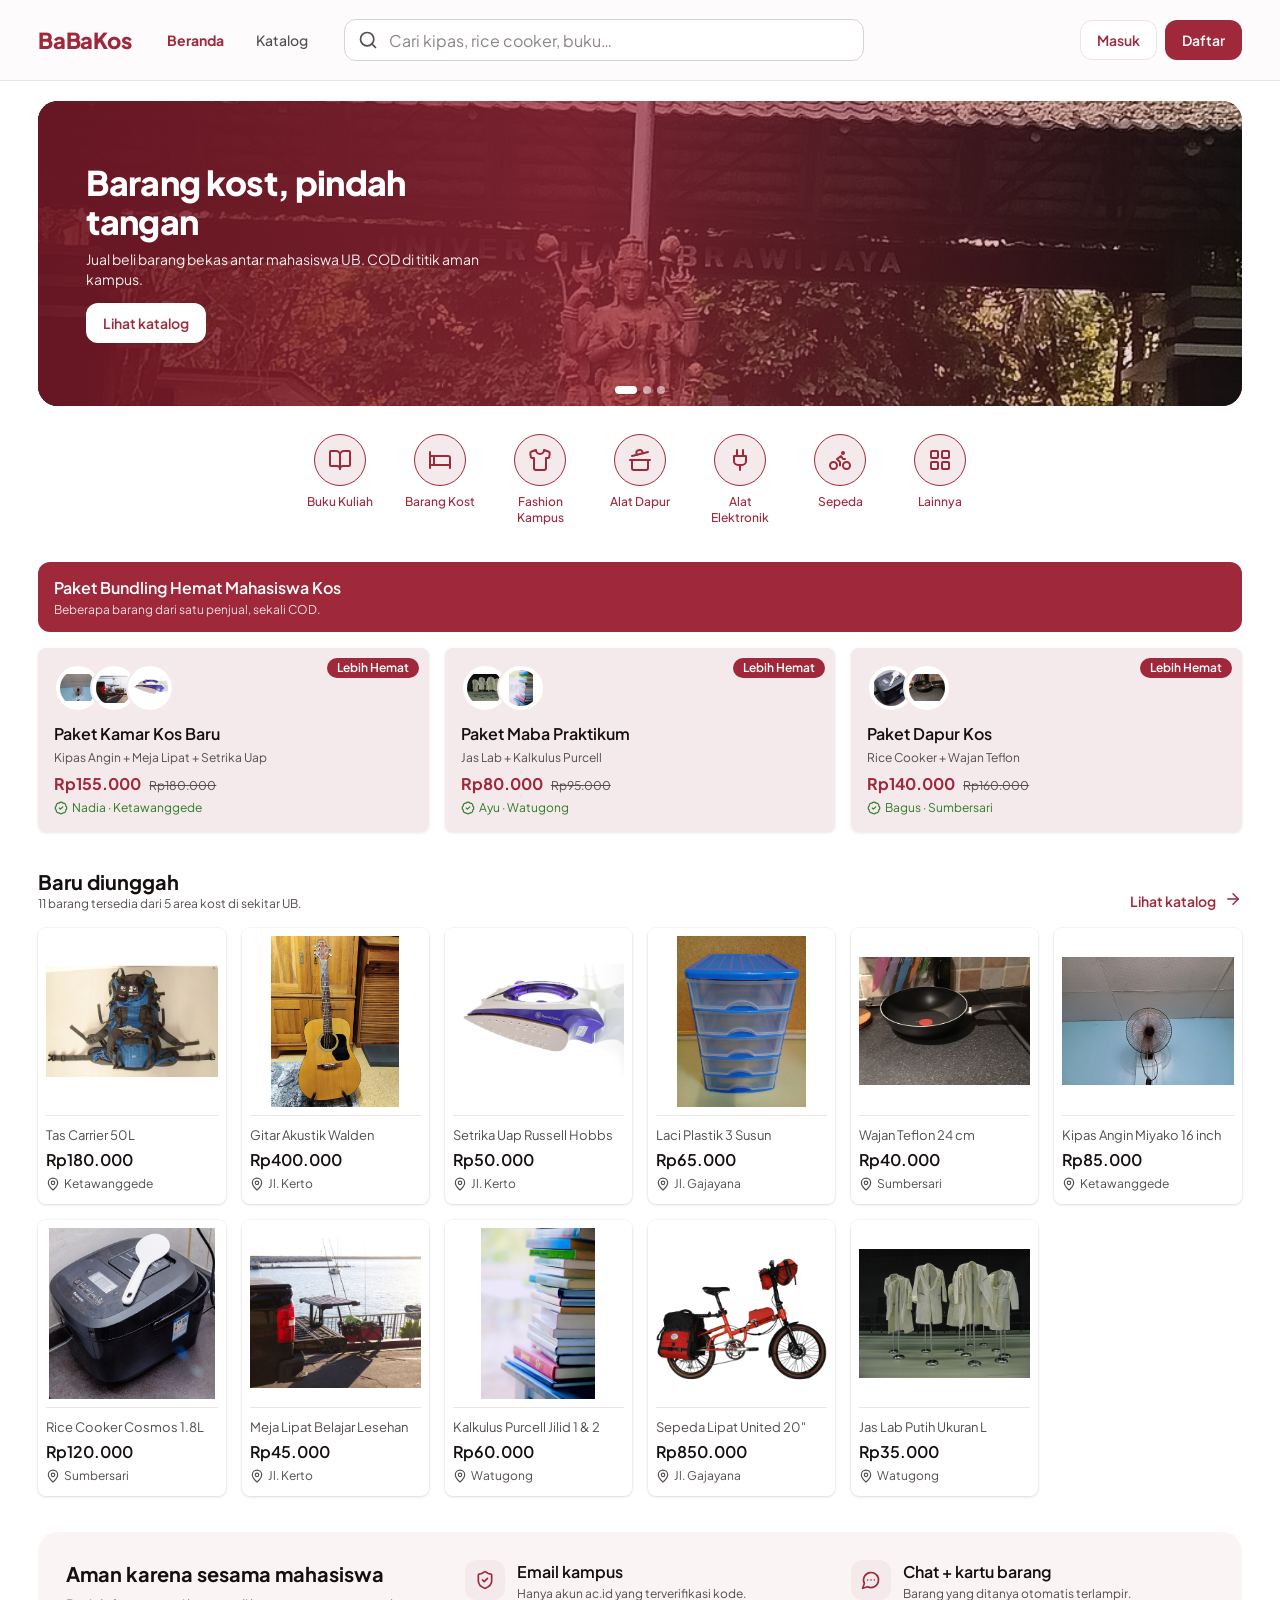
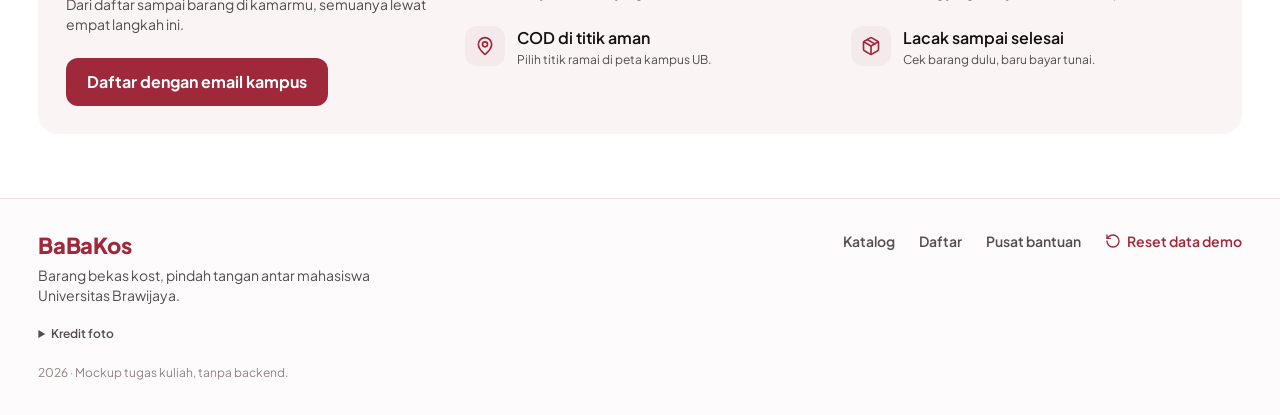
==== commit cbaee092: "Rebuild pages from Figma design with working mock flows - Replace the mockup D (blue, Literata) look" ====
--- a/index.html
+++ b/index.html
@@ -3,198 +3,76 @@
   <head>
     <meta charset="UTF-8">
     <meta name="viewport" content="width=device-width, initial-scale=1.0">
-    <meta name="description" content="BaBaKos — pasar barang bekas kost khusus mahasiswa Universitas Brawijaya. Cari per area kost, chat penjualnya, lalu COD di kampus.">
-    <title>BaBaKos — Barang Kost, Pindah Tangan</title>
+    <meta name="description" content="BaBaKos — jual beli barang bekas kost khusus mahasiswa Universitas Brawijaya. Email kampus terverifikasi, chat dengan kartu barang, COD di titik aman.">
+    <title>BaBaKos — Barang Bekas Kost Mahasiswa UB</title>
     <link rel="icon" type="image/svg+xml" href="assets/icon.svg">
     <link rel="preconnect" href="https://fonts.googleapis.com">
     <link rel="preconnect" href="https://fonts.gstatic.com" crossorigin>
-    <link rel="stylesheet" href="https://fonts.googleapis.com/css2?family=Literata:ital,opsz,wght@0,7..72,400;0,7..72,500;0,7..72,600;1,7..72,400&display=swap">
+    <link rel="stylesheet" href="https://fonts.googleapis.com/css2?family=Plus+Jakarta+Sans:wght@400;500;600;700;800&display=swap">
     <link rel="stylesheet" href="css/style.css">
   </head>
   <body>
-    <a class="skip" href="#perjalanan">Langsung ke isi</a>
+    <a class="skip" href="#isi">Langsung ke isi</a>
+    <header id="site-header"></header>
 
-    <main>
-    <!-- Part 1: the split stage. The left column scrolls, the photograph on the right stays. -->
-    <div class="stage">
-      <div class="column">
-        <section class="sheet" aria-labelledby="hero-title">
-          <header id="site-header" class="site-header--sheet"></header>
-          <div class="sheet-main">
-            <h1 id="hero-title" class="hero-title" data-reveal>Barang kost, pindah tangan</h1>
-            <p class="hero-sub" data-reveal>Pasar barang bekas khusus mahasiswa Universitas Brawijaya. Cari per area kost, chat penjualnya, lalu COD di kampus.</p>
-            <a class="btn" href="#barang" data-reveal>Lihat barang yang dijual</a>
-            <div class="follow" data-reveal>
-              <p class="follow-label" id="follow-label">Ikuti satu barang dari kost penjual sampai ke kamarmu:</p>
-              <div class="follow-tabs" role="tablist" aria-labelledby="follow-label" id="follow-tabs">
-                <button type="button" role="tab" aria-selected="true" data-id="p1">Kipas angin</button>
-                <button type="button" role="tab" aria-selected="false" tabindex="-1" data-id="p2">Rice cooker</button>
-                <button type="button" role="tab" aria-selected="false" tabindex="-1" data-id="p7">Sepeda lipat</button>
-                <button type="button" role="tab" aria-selected="false" tabindex="-1" data-id="p4">Buku kalkulus</button>
-              </div>
-            </div>
-          </div>
-        </section>
-
-        <!-- The journey: one item, five chapters. [data-f] fields are filled by js/pages/index.js. -->
-        <section class="journey" id="perjalanan" aria-labelledby="journey-title">
-          <h2 id="journey-title" class="sr-only">Perjalanan satu barang</h2>
-
-          <article class="chapter" data-photo="item" data-reveal-group>
-            <h3 class="title" data-reveal>Dijual di <span data-f="sellerArea">Ketawanggede</span></h3>
-            <p data-reveal data-f="soldText">Nadia dari Fakultas Ekonomi dan Bisnis sedang beres-beres kamar. Kipas Angin Miyako 16 inch difoto, diberi harga Rp85.000, dan tayang hanya untuk akun @student.ub.ac.id.</p>
-            <dl class="facts" data-reveal>
-              <div><dt>Harga</dt><dd data-f="price">Rp85.000</dd></div>
-              <div><dt>Kondisi</dt><dd data-f="condition">Baik</dd></div>
-              <div><dt>Penjual</dt><dd data-f="seller">Nadia, terverifikasi</dd></div>
-            </dl>
-          </article>
-
-          <article class="chapter" data-photo="street" data-reveal-group>
-            <h3 class="title" data-reveal>Ditemukan dari kostmu</h3>
-            <p data-reveal data-f="foundText">Kamu di Ketawanggede menyaring barang di bawah Rp100.000 dalam 30 menit jalan kaki. Kipas Angin Miyako 16 inch muncul, 2 menit dari kamarmu.</p>
-            <p class="walk-figure" data-reveal><span data-f="minutes">2</span><span class="walk-unit">menit jalan kaki dari <span data-f="buyerArea">Ketawanggede</span></span></p>
-          </article>
-
-          <article class="chapter" data-photo="item" data-reveal-group>
-            <h3 class="title" data-reveal>Chat, barangnya ikut</h3>
-            <p data-reveal>Begitu kamu menekan Chat penjual, kartu barangnya menempel di percakapan. Tidak ada yang salah paham soal barang yang mana.</p>
-            <div class="demo-chat" data-reveal aria-label="Contoh percakapan">
-              <div class="demo-card">
-                <img data-f="thumb" src="assets/products/p1-kipas.jpg" alt="" width="72" height="72">
-                <div><p class="demo-card-title" data-f="title">Kipas Angin Miyako 16 inch</p><p data-f="price">Rp85.000</p></div>
-              </div>
-              <p class="demo-bubble me">Halo kak, <span data-f="shortTitle">kipasnya</span> masih ada?</p>
-              <p class="demo-bubble them">Masih ada! Bisa COD di <span data-f="codName">Masjid Raden Patah UB</span> <span data-f="codDay">Kamis</span> jam <span data-f="codTime">12.30</span>?</p>
-              <p class="demo-bubble me">Bisa, sampai ketemu.</p>
-            </div>
-          </article>
-
-          <article class="chapter" data-photo="gate" data-reveal-group>
-            <h3 class="title" data-reveal>Ketemu di tempat ramai</h3>
-            <p data-reveal data-f="codText">Titik temu dipilih dari peta kampus: Masjid Raden Patah UB. Area parkir depan masjid kampus. Dua pihak sepakat Kamis pukul 12.30.</p>
-            <ul class="cod-tips" data-reveal>
-              <li>Cek barangnya dulu, baru bayar tunai.</li>
-              <li>Tidak sesuai? Batalkan dari halaman pesanan.</li>
-              <li>Jadwal tersimpan di halaman pesanan.</li>
-            </ul>
-          </article>
-
-          <article class="chapter" data-photo="item" data-reveal-group>
-            <h3 class="title" data-reveal>Selesai, tercatat</h3>
-            <p data-reveal>Setiap langkah tercatat di pesanan sampai barangnya diterima.</p>
-            <div class="slip" data-reveal data-f="slip" aria-label="Riwayat pesanan">
-              <p class="slip-head">Pesanan BBK-2611-101</p>
-              <p class="slip-day">Senin</p>
-              <dl>
-                <div><dt>Dipesan</dt><dd>10.10</dd></div>
-                <div><dt>Dikonfirmasi penjual</dt><dd>10.20</dd></div>
-                <div><dt>Jadwal COD disepakati</dt><dd>10.25</dd></div>
-              </dl>
-              <p class="slip-day">Kamis</p>
-              <dl>
-                <div><dt>Bertemu di Masjid Raden Patah</dt><dd>12.34</dd></div>
-                <div><dt>Barang dicek dan dibayar</dt><dd>Rp85.000</dd></div>
-              </dl>
-              <p class="slip-total"><span>Selesai, barang di kamarmu</span><span>12.41</span></p>
-            </div>
-          </article>
-        </section>
-      </div>
-
-      <!-- The photograph that never moves; it crossfades as each chapter arrives. -->
-      <figure class="photo">
-        <img class="ph is-on" data-key="item" src="assets/products/p1-kipas.jpg" alt="Kipas Angin Miyako 16 inch yang dijual" width="960" height="720">
-        <img class="ph" data-key="street" src="assets/photos/malang-ijen.jpg" alt="Jalan Ijen di Malang" width="960" height="720">
-        <img class="ph" data-key="gate" src="assets/photos/ub-gerbang.jpg" alt="Gerbang Universitas Brawijaya" width="960" height="1280">
-        <figcaption class="photo-bar"><span data-f="title">Kipas Angin Miyako 16 inch</span><span><span data-f="sellerArea">Ketawanggede</span> · <span data-f="price">Rp85.000</span></span></figcaption>
-      </figure>
-    </div>
-
-      <!-- Part 2: full-width blue field. Pinned heading, passing rows. -->
-      <section class="safe" aria-labelledby="safe-title">
-        <div class="container safe-grid">
-          <h2 id="safe-title" class="safe-title">Aman karena sesama</h2>
-          <div class="safe-rows">
-            <article class="srow" data-reveal-group>
-              <h3 data-reveal>Hanya email kampus</h3>
-              <div class="srow-body">
-                <img data-reveal src="assets/photos/ub-aerial.jpg" alt="Kampus Universitas Brawijaya dari atas" width="960" height="640" loading="lazy">
-                <ul data-reveal><li>Daftar dengan @student.ub.ac.id</li><li>Kode 6 digit ke email kampus</li><li>Tanda terverifikasi di profil</li><li>Bukan mahasiswa, tidak bisa transaksi</li></ul>
-              </div>
-            </article>
-            <article class="srow srow-flip" data-reveal-group>
-              <h3 data-reveal>Cari per area dan harga</h3>
-              <div class="srow-body">
-                <img data-reveal src="assets/products/p15-laci.jpg" alt="Laci plastik tiga susun" width="960" height="1280" loading="lazy">
-                <ul data-reveal><li>Sembilan area kost di sekitar UB</li><li>Rentang harga minimum dan maksimum</li><li>Urutkan dari yang terdekat</li><li>Kategori dan kondisi barang</li></ul>
-              </div>
-            </article>
-            <article class="srow" data-reveal-group>
-              <h3 data-reveal>Chat dengan barang terlampir</h3>
-              <div class="srow-body">
-                <img data-reveal src="assets/products/p11-teko.jpg" alt="Teko listrik" width="960" height="1113" loading="lazy">
-                <ul data-reveal><li>Kartu barang menempel otomatis</li><li>Tanya kondisi, minta foto lagi</li><li>Tawar harga langsung</li><li>Ajukan COD dari chat</li></ul>
-              </div>
-            </article>
-            <article class="srow srow-flip" data-reveal-group>
-              <h3 data-reveal>COD di titik aman</h3>
-              <div class="srow-body">
-                <img data-reveal src="assets/photos/ub-gerbang.jpg" alt="Gerbang Universitas Brawijaya" width="960" height="1280" loading="lazy">
-                <ul data-reveal><li>Enam titik ramai di peta kampus</li><li>Gerbang, masjid, perpustakaan, mal</li><li>Tanggal dan jam disepakati</li><li>Bayar tunai setelah cek barang</li></ul>
-              </div>
-            </article>
-            <article class="srow" data-reveal-group>
-              <h3 data-reveal>Lacak sampai selesai</h3>
-              <div class="srow-body">
-                <img data-reveal src="assets/products/p13-gitar.jpg" alt="Gitar akustik" width="960" height="1280" loading="lazy">
-                <ul data-reveal><li>Menunggu konfirmasi penjual</li><li>Dikonfirmasi, jadwal COD disepakati</li><li>Bertemu di lokasi</li><li>Selesai, lalu beri rating</li></ul>
-              </div>
-            </article>
-          </div>
+    <main id="isi" class="home">
+      <!-- Figma BERANDA: banner, category icons, bundles, products. Filled by js/pages/index.js. -->
+      <section class="container home-banner" aria-label="Sorotan">
+        <div class="banner" id="banner">
+          <div class="banner-track" id="banner-track"></div>
+          <div class="banner-dots" id="banner-dots" role="group" aria-label="Pilih sorotan"></div>
         </div>
       </section>
 
-      <!-- Part 3: the listing as two-ended rows, grouped by area -->
-      <section class="home-section" id="barang" aria-labelledby="list-title">
-        <div class="list-col">
-          <h2 id="list-title" class="title" data-reveal>Sedang dijual</h2>
-          <div class="list-areas" id="list" data-reveal-group></div>
-          <a class="list-more" href="jelajah.html">Buka semua barang dan filter</a>
-        </div>
+      <section class="container home-cats" aria-labelledby="cats-title">
+        <h2 class="sr-only" id="cats-title">Kategori</h2>
+        <ul class="cats" id="cats" data-reveal-group></ul>
       </section>
 
-      <!-- Part 4: questions beside a tall photograph -->
-      <section class="home-section faq" id="faq" aria-labelledby="faq-title">
-        <div class="container faq-grid">
-          <div class="faq-col">
-            <h2 id="faq-title" class="title" data-reveal>Sebelum mulai</h2>
-            <ul class="faq-facts" data-reveal>
-              <li>Khusus mahasiswa dengan email @student.ub.ac.id</li>
-              <li>COD di enam titik kampus, pukul <span id="cod-hours">07.00 sampai 21.00</span></li>
-              <li>Tanpa ongkir dan tanpa biaya, bayar tunai di tempat</li>
-            </ul>
-            <div class="faq-list">
-              <details><summary>Bagaimana cara daftar?</summary><p>Masukkan email @student.ub.ac.id, lalu kode 6 digit yang dikirim ke email kampusmu. Untuk uji coba, email berakhiran ac.id lain juga diterima.</p></details>
-              <details><summary>Bisa nego harga?</summary><p>Bisa, lewat chat. Barangnya sudah terlampir, jadi tinggal tawar.</p></details>
-              <details><summary>Kalau barang tidak sesuai?</summary><p>Jangan bayar. Tekan Batalkan di halaman pesanan dan laporkan lewat chat. Rating penjual ikut tercatat.</p></details>
-              <details><summary>Barang apa yang tidak boleh dijual?</summary><p>Makanan basah, obat, dan barang yang melanggar aturan kampus atau hukum.</p></details>
-              <details><summary>Kapan barang paling banyak?</summary><p>Akhir semester dan musim wisuda, saat kakak tingkat pindahan.</p></details>
-            </div>
-            <div class="faq-actions" id="faq-actions"><a class="btn" href="daftar.html">Daftar dengan email kampus</a><a href="#barang">Lihat barang dulu</a></div>
-          </div>
-          <div class="faq-pics" data-reveal>
-            <img class="pic-tall" src="assets/products/p9-rak.jpg" alt="Rak sepatu di teras rumah" width="960" height="1280" loading="lazy">
-            <img class="pic-sq" src="assets/products/p7-sepeda.jpg" alt="Sepeda lipat" width="960" height="960" loading="lazy">
-          </div>
+      <section class="container home-bundles" aria-labelledby="bundle-title">
+        <div class="bundle-bar" data-reveal>
+          <h2 id="bundle-title">Paket Bundling Hemat Mahasiswa Kos</h2>
+          <p>Beberapa barang dari satu penjual, sekali COD.</p>
         </div>
+        <ul class="bundles" id="bundles" data-reveal-group></ul>
       </section>
 
-      <!-- Part 5: one plain sentence -->
-      <section class="home-cta container" aria-labelledby="cta-title">
-        <h2 id="cta-title" class="sr-only">Jual barangmu</h2>
-        <p data-reveal>Mau pindahan? Barangmu bisa jadi isi kamar adik tingkat minggu ini.</p>
-        <div class="cta-actions" data-reveal><a class="btn btn-small" href="jual.html">Jual barang</a><a href="#perjalanan">Lihat caranya</a></div>
+      <section class="container home-section" id="near-section" aria-labelledby="near-title" hidden>
+        <div class="section-head">
+          <div>
+            <h2 class="h2" id="near-title">Dekat kostmu</h2>
+            <p class="caption" id="near-sub"></p>
+          </div>
+          <a class="text-action" id="near-more" href="jelajah.html">Lihat semua<span data-icon="arrow-right"></span></a>
+        </div>
+        <ul class="pgrid" id="near-grid"></ul>
+      </section>
+
+      <section class="container home-section" aria-labelledby="new-title">
+        <div class="section-head">
+          <div>
+            <h2 class="h2" id="new-title">Baru diunggah</h2>
+            <p class="caption" id="new-sub"></p>
+          </div>
+          <a class="text-action" href="jelajah.html">Lihat katalog<span data-icon="arrow-right"></span></a>
+        </div>
+        <ul class="pgrid" id="new-grid"></ul>
+      </section>
+
+      <section class="container home-section" aria-labelledby="safe-title">
+        <div class="safe card-soft" data-reveal>
+          <div class="safe-intro">
+            <h2 class="h2" id="safe-title">Aman karena sesama mahasiswa</h2>
+            <p class="lead">Dari daftar sampai barang di kamarmu, semuanya lewat empat langkah ini.</p>
+          </div>
+          <ol class="safe-steps">
+            <li><span class="icon-tile" data-icon="shield" data-icon-size="20"></span><div><h3 class="h3">Email kampus</h3><p class="caption">Hanya akun ac.id yang terverifikasi kode.</p></div></li>
+            <li><span class="icon-tile" data-icon="chat-dots" data-icon-size="20"></span><div><h3 class="h3">Chat + kartu barang</h3><p class="caption">Barang yang ditanya otomatis terlampir.</p></div></li>
+            <li><span class="icon-tile" data-icon="pin" data-icon-size="20"></span><div><h3 class="h3">COD di titik aman</h3><p class="caption">Pilih titik ramai di peta kampus UB.</p></div></li>
+            <li><span class="icon-tile" data-icon="package" data-icon-size="20"></span><div><h3 class="h3">Lacak sampai selesai</h3><p class="caption">Cek barang dulu, baru bayar tunai.</p></div></li>
+          </ol>
+          <a class="btn" id="safe-cta" href="daftar.html">Daftar dengan email kampus</a>
+        </div>
       </section>
     </main>
 
--- a/css/style.css
+++ b/css/style.css
@@ -1,36 +1,68 @@
 /* ==========================================================================
    BaBaKos — global styles
-   Look: "Pindah tangan" (homepage mockup D). A white reading column in deep
-   blue, Literata throughout, flat blue fields, no rounded cards. Every colour
-   and size lives in the tokens below, so the palette can be swapped here.
+   Look: Figma file "IMK", page hifi (see docs/DESIGN.md). Warm white, maroon
+   accent, Plus Jakarta Sans, rounded cards with thin pink borders, shadows only
+   on floating things. Every colour and size lives in the tokens below.
    ========================================================================== */
 
 :root {
-  --bg: #ffffff;
-  --surface: #eef3fb;
-  --surface-2: #dce6f7;
-  --surface-3: #c9d8f3;
-  --ink: #0b2a6f;
-  --muted: #3d5a99;
-  --accent: #1748c8;
-  --accent-hover: #0f379e;
-  --accent-ink: #ffffff;
-
-  --success: #15803d;
-  --success-bg: #dcfce7;
-  --warning: #b45309;
-  --danger: #b91c1c;
-
-  --font: "Literata", Georgia, serif;
-  --step-small: clamp(0.8125rem, 0.79rem + 0.1vw, 0.875rem);
-  --step-body: clamp(1.125rem, 1.05rem + 0.3vw, 1.3125rem);
-  --step-lead: clamp(1.25rem, 1.1rem + 0.7vw, 1.625rem);
-  --step-head: clamp(2.25rem, 1.4rem + 2.4vw, 3.5rem);
-  --step-display: clamp(2.75rem, 0.6rem + 4.4vw, 4.5rem);
-
-  --gutter: clamp(16px, 2.4vw, 32px);
-  --gap: 12px;
-  --container: 1440px;
+  /* Figma colour tokens */
+  --maroon: #9f283a;            /* Maroon/Normal */
+  --maroon-hover: #86202f;
+  --maroon-light: #f5eaeb;      /* Maroon/Light */
+  --maroon-soft: #ecd6d8;       /* selected filter chip */
+  --maroon-line: #e1bcc2;       /* photo frames, timeline lines */
+  --bg: #fefbfc;                /* Base/Background */
+  --white: #ffffff;             /* Base/White */
+  --surface: #faf4f4;           /* Gray/Light :active, grouped sections */
+  --line: #ede3e5;              /* borders, dividers */
+  --ink: #160f0f;               /* Text/Primary */
+  --ink-2: #544d4d;             /* Text/Secondary */
+  --muted: #908384;             /* Gray/Dark :hover */
+  --mauve: #b4a4a5;             /* "Kondisi" tag on Detail Barang */
+
+  --green: #53b34d;             /* Semantic/Green/Normal */
+  --green-ink: #2f7a2a;
+  --green-light: #eef7ed;       /* Semantic/Green/Light */
+  --green-chip: #c4ecd6;        /* trust-score chip */
+  --cream: #fbf1e2;             /* avatar, "Dijual" tag */
+  --peach: #f7e2c3;             /* "Pesanan Baru" header, own chat bubble */
+  --amber: #e6a23c;             /* pickup dot */
+  --amber-ink: #8a5a12;
+  --amber-line: #cdab74;
+  --amber-bg: #fffbeb;          /* countdown */
+  --blue-bg: #eef2ff;           /* "Siap COD" header, payment panel */
+  --blue-ink: #1e3a8a;
+  --red: #dc2626;
+  --red-bg: #fee2e2;            /* "Tolak Pesanan" */
+  --field: #f3f4f6;             /* chat input, form fields */
+  --row: #f8f9fb;               /* item rows inside order cards */
+
+  /* Type: Plus Jakarta Sans, Figma "Semantic" styles */
+  --font: "Plus Jakarta Sans", system-ui, -apple-system, "Segoe UI", sans-serif;
+  --fs-caption: 12px;   /* Caption/S 12/16 */
+  --fs-body: 14px;      /* Body/S 14/20 */
+  --fs-md: 16px;        /* Body/M 16/24 */
+  --fs-lg: 20px;        /* Body/L 20/28 */
+  --fs-h3: 24px;        /* Heading/S 24/32 */
+  --fs-h2: clamp(24px, 3vw, 30px);
+  --fs-h1: clamp(26px, 3.4vw, 32px);
+
+  /* Shape */
+  --r-sm: 8px;
+  --r: 12px;            /* buttons, inputs, menu rows */
+  --r-md: 14px;         /* inner cards */
+  --r-lg: 20px;         /* cards, sections */
+  --r-pill: 999px;
+  --shadow-card: 0 1px 2px rgba(22, 15, 15, 0.06), 0 2px 6px rgba(22, 15, 15, 0.04);
+  --shadow-float: 0 6px 20px rgba(159, 40, 58, 0.19);
+  --shadow-pop: 0 12px 32px rgba(22, 15, 15, 0.14);
+
+  /* Layout */
+  --gutter: clamp(16px, 3vw, 40px);
+  --container: 1362px;
+  --nav-h: 72px;
+  --tabbar-h: 64px;
   --ease: cubic-bezier(0.2, 0.7, 0.2, 1);
 }
 
@@ -43,20 +75,43 @@
 
 html {
   scroll-behavior: smooth;
+  -webkit-text-size-adjust: 100%;
+}
+
+@media (prefers-reduced-motion: reduce) {
+  html {
+    scroll-behavior: auto;
+  }
+  *,
+  *::before,
+  *::after {
+    animation-duration: 0.01ms !important;
+    transition-duration: 0.01ms !important;
+  }
+}
+
+/* Smooth cross-page fade where supported (Chrome/Edge/Safari 18+). */
+@view-transition {
+  navigation: auto;
 }
 
 body {
   margin: 0;
   min-height: 100vh;
+  min-height: 100dvh;
   display: flex;
   flex-direction: column;
-  background: var(--bg);
+  background: var(--white);
   color: var(--ink);
   font-family: var(--font);
-  font-size: var(--step-body);
-  line-height: 1.6;
-  font-optical-sizing: auto;
+  font-size: var(--fs-body);
+  line-height: 20px;
   -webkit-font-smoothing: antialiased;
+  -webkit-tap-highlight-color: transparent;
+}
+
+main {
+  flex: 1 0 auto;
 }
 
 img {
@@ -67,49 +122,39 @@
 
 a {
   color: inherit;
-  text-underline-offset: 4px;
-}
-
-h1,
-h2,
-h3,
-p,
-ul,
-dl,
-dd,
-figure {
+  text-decoration: none;
+}
+
+h1, h2, h3, h4, p, ul, ol, dl, dd, figure, fieldset, legend {
   margin: 0;
   padding: 0;
 }
 
-ul {
+ul, ol {
   list-style: none;
 }
 
+fieldset {
+  border: 0;
+  min-width: 0;
+}
+
+button, input, select, textarea {
+  font: inherit;
+  color: inherit;
+}
+
+button {
+  cursor: pointer;
+}
+
+[hidden] {
+  display: none !important;
+}
+
 :focus-visible {
-  outline: 3px solid var(--ink);
-  outline-offset: 4px;
-}
-
-::selection {
-  background: var(--ink);
-  color: var(--bg);
-}
-
-.container {
-  width: 100%;
-  max-width: var(--container);
-  margin-inline: auto;
-  padding-inline: var(--gutter);
-}
-
-main {
-  flex: 1;
-}
-
-main.container {
-  padding-top: 40px;
-  padding-bottom: 64px;
+  outline: 2px solid var(--maroon);
+  outline-offset: 2px;
 }
 
 .icon {
@@ -120,258 +165,1548 @@
   position: absolute;
   width: 1px;
   height: 1px;
+  padding: 0;
+  margin: -1px;
   overflow: hidden;
-  clip-path: inset(50%);
+  clip: rect(0, 0, 0, 0);
   white-space: nowrap;
+  border: 0;
 }
 
 .skip {
   position: absolute;
-  left: var(--gutter);
+  left: 16px;
   top: -60px;
-  z-index: 50;
+  z-index: 100;
   padding: 10px 16px;
-  background: var(--ink);
-  color: var(--bg);
+  border-radius: var(--r);
+  background: var(--maroon);
+  color: var(--white);
+  font-weight: 600;
 }
 
 .skip:focus {
-  top: 8px;
-}
-
-.title {
-  font-weight: 500;
-  font-size: var(--step-head);
-  letter-spacing: -0.02em;
-  line-height: 1.05;
-  text-wrap: balance;
+  top: 12px;
+}
+
+.container {
+  width: 100%;
+  max-width: calc(var(--container) + 2 * var(--gutter));
+  margin-inline: auto;
+  padding-inline: var(--gutter);
+}
+
+/* Type helpers (Figma Semantic styles) */
+.h1 {
+  font-size: var(--fs-h1);
+  line-height: 1.25;
+  font-weight: 700;
+  letter-spacing: -0.01em;
+}
+
+.h2 {
+  font-size: var(--fs-lg);
+  line-height: 28px;
+  font-weight: 700;
+}
+
+.h3 {
+  font-size: var(--fs-md);
+  line-height: 24px;
+  font-weight: 600;
+}
+
+.lead {
+  color: var(--ink-2);
+}
+
+.caption {
+  font-size: var(--fs-caption);
+  line-height: 16px;
+  color: var(--ink-2);
 }
 
 .muted {
   color: var(--muted);
 }
 
-/* ---------- Header / nav ---------- */
+.eyebrow {
+  font-size: var(--fs-caption);
+  line-height: 16px;
+  font-weight: 600;
+  letter-spacing: 0.04em;
+  text-transform: uppercase;
+  color: var(--ink-2);
+}
+
+.price {
+  font-weight: 700;
+  color: var(--maroon);
+}
+
+.crumbs {
+  display: flex;
+  flex-wrap: wrap;
+  gap: 8px;
+  font-size: var(--fs-caption);
+  line-height: 16px;
+  color: var(--ink-2);
+}
+
+.crumbs a:hover {
+  color: var(--maroon);
+}
+
+/* ---------- Buttons ---------- */
+.btn {
+  display: inline-flex;
+  align-items: center;
+  justify-content: center;
+  gap: 8px;
+  min-height: 48px;
+  padding: 10px 20px;
+  border: 1px solid transparent;
+  border-radius: var(--r);
+  background: var(--maroon);
+  color: var(--white);
+  font-size: var(--fs-md);
+  line-height: 24px;
+  font-weight: 700;
+  text-align: center;
+  white-space: nowrap;
+  transition: background-color 0.15s, border-color 0.15s, color 0.15s, transform 0.1s;
+}
+
+.btn:hover {
+  background: var(--maroon-hover);
+}
+
+.btn:active {
+  transform: scale(0.98);
+}
+
+.btn:disabled,
+.btn[aria-disabled="true"] {
+  opacity: 0.45;
+  cursor: not-allowed;
+  transform: none;
+}
+
+.btn-outline {
+  background: var(--white);
+  border-color: var(--maroon);
+  color: var(--maroon);
+}
+
+.btn-outline:hover {
+  background: var(--maroon-light);
+}
+
+.btn-ghost {
+  background: var(--white);
+  border-color: var(--line);
+  color: var(--maroon);
+}
+
+.btn-ghost:hover {
+  background: var(--bg);
+  border-color: var(--maroon-line);
+}
+
+.btn-soft {
+  background: var(--maroon-light);
+  color: var(--maroon);
+}
+
+.btn-soft:hover {
+  background: var(--maroon-soft);
+}
+
+.btn-danger {
+  background: var(--red);
+}
+
+.btn-danger:hover {
+  background: #b91c1c;
+}
+
+.btn-danger-soft {
+  background: var(--red-bg);
+  color: var(--red);
+}
+
+.btn-danger-soft:hover {
+  background: #fecaca;
+}
+
+.btn-sm {
+  min-height: 40px;
+  padding: 8px 16px;
+  font-size: var(--fs-body);
+  line-height: 20px;
+  font-weight: 600;
+}
+
+.btn-block {
+  width: 100%;
+}
+
+.icon-btn {
+  position: relative;
+  display: inline-grid;
+  place-items: center;
+  width: 44px;
+  height: 44px;
+  flex-shrink: 0;
+  border: 0;
+  border-radius: var(--r-pill);
+  background: transparent;
+  color: var(--ink-2);
+  transition: background-color 0.15s, color 0.15s, transform 0.1s;
+}
+
+.icon-btn:hover {
+  background: var(--maroon-light);
+  color: var(--maroon);
+}
+
+.icon-btn:active {
+  transform: scale(0.94);
+}
+
+.icon-btn-soft {
+  background: var(--maroon-light);
+  color: var(--ink);
+}
+
+.icon-btn-soft:hover {
+  background: var(--maroon-soft);
+}
+
+.icon-btn-outline {
+  width: 52px;
+  height: 52px;
+  border: 1.5px solid var(--maroon);
+  border-radius: var(--r);
+  background: var(--white);
+  color: var(--maroon);
+}
+
+.icon-btn[aria-pressed="true"] {
+  color: var(--maroon);
+}
+
+.icon-btn[aria-pressed="true"] .icon {
+  fill: currentColor;
+}
+
+.link-btn {
+  display: inline-flex;
+  align-items: center;
+  gap: 6px;
+  padding: 0;
+  border: 0;
+  background: none;
+  color: var(--maroon);
+  font-weight: 600;
+}
+
+.link-btn:hover {
+  text-decoration: underline;
+  text-underline-offset: 3px;
+}
+
+/* "Lihat detail →" */
+.text-action {
+  display: inline-flex;
+  align-items: center;
+  gap: 8px;
+  color: var(--maroon);
+  font-weight: 600;
+}
+
+.text-action .icon {
+  transition: transform 0.15s var(--ease);
+}
+
+.text-action:hover .icon {
+  transform: translateX(3px);
+}
+
+/* ---------- Pills, tags, badges ---------- */
+.pill {
+  display: inline-flex;
+  align-items: center;
+  justify-content: center;
+  gap: 6px;
+  min-width: 88px;
+  padding: 4px 14px;
+  border-radius: 16px;
+  font-size: var(--fs-caption);
+  line-height: 16px;
+  font-weight: 700;
+  white-space: nowrap;
+}
+
+.pill-done {
+  background: var(--green);
+  color: var(--green-light);
+}
+
+.pill-active {
+  background: var(--blue-bg);
+  color: var(--blue-ink);
+}
+
+.pill-waiting {
+  background: var(--peach);
+  color: var(--amber-ink);
+}
+
+.pill-cancelled {
+  background: var(--field);
+  color: var(--ink-2);
+}
+
+.tag {
+  display: inline-flex;
+  align-items: center;
+  gap: 6px;
+  padding: 4px 12px;
+  border-radius: var(--r-pill);
+  font-size: var(--fs-caption);
+  line-height: 16px;
+  font-weight: 600;
+  background: var(--maroon-light);
+  color: var(--maroon);
+}
+
+.tag-mauve {
+  background: var(--mauve);
+  color: var(--white);
+}
+
+.tag-cream {
+  background: var(--cream);
+  color: var(--ink);
+  text-transform: uppercase;
+  letter-spacing: 0.03em;
+}
+
+.tag-green {
+  background: var(--green-light);
+  color: var(--green-ink);
+}
+
+.tag-solid {
+  background: var(--maroon);
+  color: var(--white);
+}
+
+.trust-chip {
+  display: inline-flex;
+  align-items: center;
+  gap: 4px;
+  padding: 1px 8px;
+  border-radius: var(--r-pill);
+  background: var(--green-chip);
+  color: #146c43;
+  font-size: 11px;
+  line-height: 16px;
+  font-weight: 700;
+}
+
+.badge-dot {
+  position: absolute;
+  top: 4px;
+  right: 2px;
+  display: grid;
+  place-items: center;
+  min-width: 18px;
+  height: 18px;
+  padding: 0 5px;
+  border: 2px solid var(--white);
+  border-radius: var(--r-pill);
+  background: var(--red);
+  color: var(--white);
+  font-size: 10px;
+  line-height: 1;
+  font-weight: 700;
+}
+
+.verified {
+  display: inline-flex;
+  align-items: center;
+  gap: 6px;
+  color: var(--green-ink);
+  font-weight: 600;
+}
+
+.stars {
+  display: inline-flex;
+  gap: 2px;
+  color: var(--amber);
+}
+
+.stars .icon {
+  fill: currentColor;
+}
+
+/* ---------- Avatar ---------- */
+.avatar {
+  display: inline-grid;
+  place-items: center;
+  width: 40px;
+  height: 40px;
+  flex-shrink: 0;
+  border-radius: var(--r-pill);
+  background: var(--maroon-light);
+  color: var(--maroon);
+  font-weight: 700;
+  font-size: var(--fs-body);
+  text-transform: lowercase;
+}
+
+.avatar-sm {
+  width: 36px;
+  height: 36px;
+}
+
+.avatar-lg {
+  width: 76px;
+  height: 76px;
+  font-size: 28px;
+}
+
+.avatar-cream {
+  background: var(--cream);
+}
+
+/* ---------- Cards ---------- */
+.card {
+  border: 1px solid var(--line);
+  border-radius: var(--r-lg);
+  background: var(--white);
+  padding: clamp(16px, 2.4vw, 28px);
+}
+
+.card-soft {
+  border-radius: var(--r-lg);
+  background: var(--surface);
+  padding: clamp(16px, 2.4vw, 28px);
+}
+
+.card-tint {
+  border: 1px solid var(--line);
+  border-radius: var(--r-lg);
+  background: var(--bg);
+  padding: clamp(16px, 2.4vw, 24px);
+}
+
+.card-head {
+  display: flex;
+  align-items: center;
+  justify-content: space-between;
+  gap: 12px;
+  padding-bottom: 16px;
+  margin-bottom: 16px;
+  border-bottom: 1px solid var(--line);
+}
+
+.divider {
+  height: 1px;
+  border: 0;
+  margin: 0;
+  background: var(--line);
+}
+
+/* Icon tile: maroon icon on a light square (Profil "Keamanan Akun") */
+.icon-tile {
+  display: inline-grid;
+  place-items: center;
+  width: 40px;
+  height: 40px;
+  flex-shrink: 0;
+  border-radius: var(--r);
+  background: var(--maroon-light);
+  color: var(--maroon);
+}
+
+.icon-tile-white {
+  width: 48px;
+  height: 48px;
+  border-radius: var(--r-md);
+  background: var(--white);
+}
+
+/* Key–value rows (order summaries) */
+.kv {
+  display: grid;
+  gap: 10px;
+}
+
+.kv > div {
+  display: flex;
+  justify-content: space-between;
+  gap: 16px;
+}
+
+.kv dt {
+  color: var(--ink-2);
+}
+
+.kv dd {
+  text-align: right;
+  font-weight: 600;
+}
+
+.kv .kv-total {
+  padding-top: 10px;
+  border-top: 1px solid var(--line);
+  font-size: var(--fs-md);
+  line-height: 24px;
+}
+
+.kv .kv-total dt {
+  color: var(--ink);
+  font-weight: 600;
+}
+
+.kv .kv-good dt,
+.kv .kv-good dd {
+  color: var(--green);
+}
+
+/* ---------- Forms ---------- */
+.field {
+  display: grid;
+  gap: 8px;
+}
+
+.field-label {
+  font-weight: 600;
+  color: var(--ink);
+}
+
+.field-hint {
+  font-size: var(--fs-caption);
+  line-height: 16px;
+  color: var(--muted);
+}
+
+.field-error {
+  display: flex;
+  align-items: center;
+  gap: 6px;
+  font-size: var(--fs-caption);
+  line-height: 16px;
+  font-weight: 600;
+  color: var(--red);
+}
+
+.input,
+.select select,
+.textarea {
+  width: 100%;
+  min-height: 48px;
+  padding: 12px 16px;
+  border: 1px solid var(--line);
+  border-radius: var(--r);
+  background: var(--white);
+  font-size: 16px; /* 16px stops iOS zooming into the field */
+  line-height: 22px;
+  transition: border-color 0.15s, box-shadow 0.15s;
+}
+
+.input::placeholder,
+.textarea::placeholder {
+  color: var(--muted);
+}
+
+.input:hover,
+.select select:hover,
+.textarea:hover {
+  border-color: var(--maroon-line);
+}
+
+.input:focus,
+.select select:focus,
+.textarea:focus {
+  outline: none;
+  border-color: var(--maroon);
+  box-shadow: 0 0 0 3px var(--maroon-light);
+}
+
+.input[aria-invalid="true"],
+.textarea[aria-invalid="true"] {
+  border-color: var(--red);
+}
+
+.textarea {
+  min-height: 112px;
+  resize: vertical;
+}
+
+.select {
+  position: relative;
+  display: block;
+}
+
+.select select {
+  appearance: none;
+  padding-right: 44px;
+  cursor: pointer;
+}
+
+.select::after {
+  content: "";
+  position: absolute;
+  right: 18px;
+  top: 50%;
+  width: 8px;
+  height: 8px;
+  border-right: 2px solid var(--ink-2);
+  border-bottom: 2px solid var(--ink-2);
+  transform: translateY(-70%) rotate(45deg);
+  pointer-events: none;
+}
+
+/* Input with a leading icon or prefix, e.g. "Rp" */
+.input-group {
+  position: relative;
+  display: flex;
+  align-items: center;
+}
+
+.input-group > .icon,
+.input-group > span[data-icon],
+.input-group > .input-prefix {
+  position: absolute;
+  left: 16px;
+  color: var(--muted);
+  pointer-events: none;
+}
+
+.input-group > span[data-icon] {
+  display: flex;
+}
+
+.input-group > .input-prefix {
+  font-weight: 600;
+  color: var(--ink-2);
+}
+
+.input-group .input {
+  padding-left: 46px;
+}
+
+.input-group .input-suffix-btn {
+  position: absolute;
+  right: 4px;
+}
+
+.check {
+  display: flex;
+  align-items: flex-start;
+  gap: 10px;
+  cursor: pointer;
+}
+
+.check input {
+  width: 18px;
+  height: 18px;
+  margin: 1px 0 0;
+  flex-shrink: 0;
+  accent-color: var(--maroon);
+  cursor: pointer;
+}
+
+/* Choice chips (filters, quick replies) */
+.chips {
+  display: flex;
+  flex-wrap: wrap;
+  gap: 8px;
+}
+
+.chip {
+  display: inline-flex;
+  align-items: center;
+  gap: 6px;
+  min-height: 36px;
+  padding: 7px 16px;
+  border: 1px solid var(--line);
+  border-radius: var(--r-pill);
+  background: var(--white);
+  color: var(--ink-2);
+  font-size: var(--fs-body);
+  line-height: 20px;
+  font-weight: 600;
+  white-space: nowrap;
+  cursor: pointer;
+  transition: background-color 0.15s, border-color 0.15s, color 0.15s;
+}
+
+.chip:hover {
+  border-color: var(--maroon-line);
+  color: var(--maroon);
+}
+
+.chip[aria-pressed="true"],
+.chip[aria-selected="true"],
+.chip-toggle input:checked + .chip {
+  border-color: var(--maroon-soft);
+  background: var(--maroon-soft);
+  color: var(--maroon);
+}
+
+.chip-toggle input:focus-visible + .chip {
+  outline: 2px solid var(--maroon);
+  outline-offset: 2px;
+}
+
+.chip .count {
+  display: inline-grid;
+  place-items: center;
+  min-width: 18px;
+  height: 18px;
+  padding: 0 5px;
+  border-radius: var(--r-pill);
+  background: var(--red);
+  color: var(--white);
+  font-size: 10px;
+  line-height: 1;
+}
+
+/* Segmented tabs (Pembelian / Penjualan) */
+.segmented {
+  display: inline-flex;
+  padding: 4px;
+  border-radius: var(--r);
+  background: var(--surface);
+}
+
+.segmented button,
+.segmented a {
+  min-height: 40px;
+  padding: 8px 18px;
+  border: 0;
+  border-radius: 9px;
+  background: transparent;
+  color: var(--ink-2);
+  font-weight: 600;
+  transition: background-color 0.15s, color 0.15s;
+}
+
+.segmented [aria-selected="true"] {
+  background: var(--white);
+  color: var(--maroon);
+  box-shadow: var(--shadow-card);
+}
+
+/* ---------- Header: marketplace navbar ---------- */
 .site-header {
   position: sticky;
   top: 0;
-  z-index: 20;
-  padding: 8px var(--gutter);
+  z-index: 40;
   background: var(--bg);
-  border-bottom: 1px solid var(--surface-2);
-}
-
-/* On the homepage the nav sits inside the hero sheet instead. */
-.site-header.site-header--sheet {
-  position: static;
-  padding: 0;
+  border-bottom: 1px solid var(--line);
+}
+
+.nav {
+  display: grid;
+  grid-template-columns: auto 1fr;
+  grid-template-areas:
+    "brand end"
+    "search search";
+  align-items: center;
+  column-gap: 16px;
+  row-gap: 10px;
+  padding-block: 12px;
+}
+
+.nav .wordmark {
+  grid-area: brand;
+}
+
+.wordmark {
+  color: var(--maroon);
+  font-size: 22px;
+  line-height: 28px;
+  font-weight: 800;
+  letter-spacing: -0.02em;
+}
+
+.nav-links {
+  display: none;
+  grid-area: links;
+  gap: 32px;
+}
+
+.nav-links a {
+  position: relative;
+  padding-block: 6px;
+  color: var(--ink-2);
+  font-weight: 500;
+  transition: color 0.15s;
+}
+
+.nav-links a:hover,
+.nav-links a[aria-current="page"] {
+  color: var(--maroon);
+}
+
+.nav-links a[aria-current="page"] {
+  font-weight: 700;
+}
+
+.nav-search {
+  grid-area: search;
+  position: relative;
+  display: flex;
+  align-items: center;
+}
+
+.nav-search > .icon {
+  position: absolute;
+  left: 14px;
+  color: var(--ink-2);
+  pointer-events: none;
+}
+
+.nav-search input {
+  width: 100%;
+  height: 42px;
+  padding: 8px 40px 8px 44px;
+  border: 1px solid #d9d2d3;
+  border-radius: var(--r);
+  background: var(--white);
+  font-size: 16px;
+  transition: border-color 0.15s, box-shadow 0.15s;
+}
+
+.nav-search input::placeholder {
+  color: var(--muted);
+}
+
+.nav-search input:focus {
+  outline: none;
+  border-color: var(--maroon);
+  box-shadow: 0 0 0 3px var(--maroon-light);
+}
+
+.nav-search input::-webkit-search-cancel-button {
+  display: none;
+}
+
+.nav-search-clear {
+  position: absolute;
+  right: 6px;
+  display: grid;
+  place-items: center;
+  width: 32px;
+  height: 32px;
+  border: 0;
+  border-radius: var(--r-pill);
+  background: transparent;
+  color: var(--ink-2);
+}
+
+.nav-search-clear:hover {
+  background: var(--maroon-light);
+}
+
+/* Recent searches (Figma Android Compact - 89) */
+.search-pop {
+  position: absolute;
+  top: calc(100% + 8px);
+  left: 0;
+  right: 0;
+  z-index: 45;
+  padding: 8px;
+  border: 1px solid var(--line);
+  border-radius: var(--r-md);
+  background: var(--white);
+  box-shadow: var(--shadow-pop);
+  animation: pop-in 0.16s var(--ease);
+}
+
+.search-pop-head {
+  display: flex;
+  justify-content: space-between;
+  padding: 6px 10px 8px;
+  font-size: var(--fs-caption);
+  font-weight: 600;
+  color: var(--muted);
+}
+
+.search-pop-head button {
+  border: 0;
   background: none;
+  color: var(--maroon);
+  font-weight: 600;
+}
+
+.search-pop a {
+  display: flex;
+  align-items: center;
+  gap: 14px;
+  padding: 10px;
+  border-radius: var(--r-sm);
+  font-size: var(--fs-md);
+  line-height: 24px;
+  font-weight: 500;
+}
+
+.search-pop a:hover {
+  background: var(--surface);
+}
+
+.nav-end {
+  grid-area: end;
+  display: flex;
+  align-items: center;
+  justify-content: flex-end;
+  gap: 8px;
+}
+
+.nav-loc {
+  display: inline-flex;
+  align-items: center;
+  gap: 4px;
+  padding: 6px 4px;
+  color: var(--maroon);
+  font-size: var(--fs-caption);
+  font-weight: 500;
+}
+
+.nav-loc:hover span {
+  text-decoration: underline;
+  text-underline-offset: 3px;
+}
+
+.nav-chat,
+.nav-sell,
+.nav-divider,
+.account {
+  display: none;
+}
+
+.nav-divider {
+  width: 1px;
+  height: 28px;
+  margin-inline: 8px;
+  background: var(--line);
+}
+
+.account {
+  position: relative;
+}
+
+.account-btn {
+  display: flex;
+  align-items: center;
+  gap: 10px;
+  padding: 4px 6px 4px 4px;
   border: 0;
-}
-
-.nav {
-  max-width: var(--container);
-  margin-inline: auto;
-  display: grid;
-  grid-template-columns: 1fr auto 1fr;
+  border-radius: var(--r-pill);
+  background: transparent;
+  font-weight: 600;
+  transition: background-color 0.15s;
+}
+
+.account-btn:hover {
+  background: var(--maroon-light);
+}
+
+.account-btn[aria-expanded="true"] .icon {
+  transform: rotate(180deg);
+}
+
+.account-btn .icon {
+  transition: transform 0.2s var(--ease);
+}
+
+.account-name {
+  max-width: 160px;
+  overflow: hidden;
+  text-overflow: ellipsis;
+  white-space: nowrap;
+}
+
+.account-menu {
+  position: absolute;
+  right: 0;
+  top: calc(100% + 8px);
+  z-index: 45;
+  display: grid;
+  min-width: 220px;
+  padding: 8px;
+  border: 1px solid var(--line);
+  border-radius: var(--r-md);
+  background: var(--white);
+  box-shadow: var(--shadow-pop);
+  animation: pop-in 0.16s var(--ease);
+}
+
+.account-menu a,
+.account-menu button {
+  display: flex;
+  align-items: center;
+  gap: 12px;
+  min-height: 44px;
+  padding: 10px 12px;
+  border: 0;
+  border-radius: var(--r-sm);
+  background: none;
+  color: var(--ink-2);
+  font-weight: 500;
+  text-align: left;
+}
+
+.account-menu a:hover,
+.account-menu button:hover {
+  background: var(--maroon-light);
+  color: var(--maroon);
+}
+
+.account-menu [data-logout] {
+  margin-top: 4px;
+  border-top: 1px solid var(--line);
+  border-radius: 0 0 var(--r-sm) var(--r-sm);
+}
+
+@keyframes pop-in {
+  from {
+    opacity: 0;
+    transform: translateY(-4px);
+  }
+}
+
+@media (min-width: 900px) {
+  .nav {
+    grid-template-columns: auto auto minmax(240px, 520px) 1fr;
+    grid-template-areas: "brand links search end";
+    column-gap: 36px;
+    min-height: 80px;
+    padding-block: 0;
+  }
+
+  .nav-links {
+    display: flex;
+  }
+
+  .nav-chat,
+  .nav-divider,
+  .account {
+    display: inline-flex;
+  }
+
+  .nav-loc {
+    font-size: var(--fs-body);
+  }
+}
+
+@media (min-width: 1100px) {
+  .nav-sell {
+    display: inline-flex;
+  }
+}
+
+/* Slim bar with a back button (Figma "Detail Barang", "Pesanan Saya") */
+.site-header-bar {
+  background: var(--bg);
+}
+
+.bar {
+  display: flex;
   align-items: center;
   gap: 16px;
-  font-size: var(--step-small);
-}
-
-.nav-side {
-  display: flex;
-  flex-wrap: wrap;
-  align-items: center;
-  gap: 0 20px;
-}
-
-.nav-end {
-  justify-content: flex-end;
-}
-
-.nav-link {
-  display: inline-flex;
-  align-items: center;
-  justify-content: center;
-  min-height: 44px;
-  text-decoration: none;
-}
-
-.nav-link:hover,
-.nav-link[aria-current="page"] {
-  text-decoration: underline;
-}
-
-.nav-link .icon {
-  display: none;
-}
-
-.wordmark {
-  font-size: var(--step-lead);
+  min-height: 64px;
+}
+
+.back-btn {
+  width: 48px;
+  height: 48px;
+}
+
+.bar-title {
+  flex: 1;
+  min-width: 0;
+  overflow: hidden;
+  text-overflow: ellipsis;
+  white-space: nowrap;
+  font-size: var(--fs-lg);
+  line-height: 28px;
+  font-weight: 700;
+}
+
+.bar-end {
+  display: flex;
+  align-items: center;
+  gap: 8px;
+}
+
+/* Phone tab bar */
+.tabbar {
+  position: fixed;
+  left: 0;
+  right: 0;
+  bottom: 0;
+  z-index: 40;
+  display: flex;
+  height: calc(var(--tabbar-h) + env(safe-area-inset-bottom));
+  padding-bottom: env(safe-area-inset-bottom);
+  border-top: 1px solid var(--line);
+  background: rgba(255, 255, 255, 0.96);
+  backdrop-filter: blur(8px);
+}
+
+.tabbar a {
+  position: relative;
+  flex: 1;
+  display: grid;
+  place-items: center;
+  align-content: center;
+  gap: 2px;
+  color: var(--mauve);
+  font-size: 11px;
+  line-height: 14px;
   font-weight: 600;
-  letter-spacing: -0.02em;
-  text-decoration: none;
-}
-
-/* Logged in on a phone: wordmark left, five icon links right. */
-@media (max-width: 640px) {
-  .nav-compact {
-    grid-template-columns: 1fr auto auto;
-    gap: 0;
-  }
-
-  .nav-compact .wordmark {
-    order: -1;
-  }
-
-  .nav-compact .nav-side {
-    flex-wrap: nowrap;
-    gap: 0;
-  }
-
-  .nav-compact .nav-link {
-    width: 38px;
-  }
-
-  .nav-compact .nav-link .icon {
-    display: block;
-  }
-
-  .nav-compact .nav-link[aria-current="page"] {
-    box-shadow: inset 0 -2px 0 currentColor;
-  }
-
-  .nav-compact .nav-label {
-    position: absolute;
-    width: 1px;
-    height: 1px;
-    overflow: hidden;
-    clip-path: inset(50%);
-    white-space: nowrap;
+  transition: color 0.15s;
+}
+
+.tabbar a[aria-current="page"] {
+  color: var(--maroon);
+}
+
+.tabbar .badge-dot {
+  top: 6px;
+  right: calc(50% - 22px);
+}
+
+body.has-tabbar {
+  padding-bottom: calc(var(--tabbar-h) + env(safe-area-inset-bottom));
+}
+
+@media (min-width: 900px) {
+  .tabbar {
+    display: none;
+  }
+
+  body.has-tabbar {
+    padding-bottom: 0;
   }
 }
 
 /* ---------- Footer ---------- */
 .site-footer {
-  padding: 48px 0 30px;
-  font-size: var(--step-small);
+  margin-top: 64px;
+  border-top: 1px solid var(--line);
+  background: var(--bg);
+}
+
+.foot {
+  display: grid;
+  gap: 20px;
+  padding-block: 32px;
+}
+
+.foot-brand p {
+  margin-top: 6px;
+  max-width: 40ch;
+  color: var(--ink-2);
+}
+
+.foot-links {
+  display: flex;
+  flex-wrap: wrap;
+  gap: 12px 24px;
+  align-items: center;
+  font-weight: 600;
+  color: var(--ink-2);
+}
+
+.foot-links a:hover {
+  color: var(--maroon);
 }
 
 .credits {
-  max-width: 75ch;
-  margin-bottom: 40px;
+  font-size: var(--fs-caption);
+  line-height: 18px;
   color: var(--muted);
 }
 
-.foot-line {
-  display: grid;
-  grid-template-columns: 1fr auto 1fr;
-  align-items: baseline;
-  gap: 24px;
-}
-
-.foot-line nav {
-  display: flex;
-  gap: 24px;
-}
-
-.foot-line nav a {
-  text-decoration: none;
-}
-
-.foot-line nav a:hover {
+.credits summary {
+  cursor: pointer;
+  font-weight: 600;
+  color: var(--ink-2);
+}
+
+.credits p {
+  margin-top: 8px;
+}
+
+.credits a {
   text-decoration: underline;
-}
-
-.foot-line p {
+  text-underline-offset: 2px;
+}
+
+.foot-note {
+  font-size: var(--fs-caption);
   color: var(--muted);
 }
 
-.foot-line p:last-child {
-  justify-self: end;
-}
-
-@media (max-width: 720px) {
-  .foot-line {
-    grid-template-columns: 1fr;
-    gap: 8px;
-  }
-
-  .foot-line nav {
-    flex-wrap: wrap;
-    gap: 8px 16px;
-  }
-
-  .foot-line p:last-child {
-    justify-self: start;
-  }
-}
-
-/* ---------- Buttons ---------- */
-.btn {
-  display: inline-flex;
-  align-items: center;
-  justify-content: center;
+@media (min-width: 900px) {
+  .foot {
+    grid-template-columns: 1fr auto;
+    align-items: start;
+  }
+
+  .credits,
+  .foot-note {
+    grid-column: 1 / -1;
+  }
+}
+
+/* ---------- Product card + grid (Figma KATALOG) ---------- */
+.pgrid {
+  display: grid;
+  grid-template-columns: repeat(2, minmax(0, 1fr));
+  gap: 12px;
+}
+
+@media (min-width: 600px) {
+  .pgrid {
+    grid-template-columns: repeat(auto-fill, minmax(176px, 1fr));
+    gap: 16px;
+  }
+}
+
+.pcard a {
+  display: flex;
+  flex-direction: column;
+  height: 100%;
+  overflow: hidden;
+  border-radius: var(--r-sm);
+  background: var(--white);
+  box-shadow: 0 1px 3px rgba(22, 15, 15, 0.12), 0 0 0 1px rgba(22, 15, 15, 0.03);
+  transition: box-shadow 0.2s var(--ease), transform 0.2s var(--ease);
+}
+
+.pcard a:hover {
+  transform: translateY(-2px);
+  box-shadow: 0 8px 20px rgba(22, 15, 15, 0.1), 0 0 0 1px var(--maroon-line);
+}
+
+.pcard-photo {
+  position: relative;
+  display: block;
+  aspect-ratio: 1;
+  background: var(--white);
+}
+
+.pcard-photo img {
+  position: absolute;
+  inset: 0;
+  width: 100%;
+  height: 100%;
+  object-fit: contain;
+  padding: 8px;
+}
+
+.pcard-status {
+  position: absolute;
+  top: 8px;
+  left: 8px;
+  padding: 3px 10px;
+  border-radius: var(--r-pill);
+  background: var(--ink);
+  color: var(--white);
+  font-size: 11px;
+  line-height: 16px;
+  font-weight: 700;
+}
+
+.pcard.is-gone img {
+  opacity: 0.45;
+  filter: grayscale(0.6);
+}
+
+.pcard-body {
+  display: grid;
+  gap: 4px;
+  margin-inline: 8px;
+  padding: 10px 0 12px;
+  border-top: 1px solid var(--line);
+}
+
+.pcard-title {
+  overflow: hidden;
+  display: -webkit-box;
+  -webkit-line-clamp: 2;
+  -webkit-box-orient: vertical;
+  color: var(--ink-2);
+  font-size: 13px;
+  line-height: 18px;
+}
+
+.pcard-price {
+  font-size: var(--fs-md);
+  line-height: 24px;
+  font-weight: 600;
+  color: var(--ink);
+}
+
+.pcard.is-gone .pcard-price {
+  color: var(--muted);
+  text-decoration: line-through;
+}
+
+.pcard-loc {
+  display: flex;
+  align-items: center;
+  gap: 4px;
+  color: var(--ink-2);
+  font-size: var(--fs-caption);
+  line-height: 16px;
+}
+
+/* Section heading row: title left, "Lihat semua" right */
+.section-head {
+  display: flex;
+  align-items: end;
+  justify-content: space-between;
+  gap: 16px;
+  margin-bottom: 16px;
+}
+
+.section-head > .text-action {
+  flex-shrink: 0;
+  white-space: nowrap;
+}
+
+/* ---------- Empty, loading, not-found ---------- */
+.empty {
+  display: grid;
+  justify-items: center;
+  gap: 10px;
+  padding: 56px 16px;
+  text-align: center;
+  color: var(--ink-2);
+}
+
+.empty-icon {
+  display: grid;
+  place-items: center;
+  width: 72px;
+  height: 72px;
+  margin-bottom: 6px;
+  border-radius: var(--r-pill);
+  background: var(--maroon-light);
+  color: var(--maroon);
+}
+
+.empty-title {
+  color: var(--ink);
+  font-size: var(--fs-md);
+  line-height: 24px;
+  font-weight: 700;
+}
+
+.empty p {
+  max-width: 36ch;
+}
+
+.empty .btn {
+  margin-top: 8px;
+}
+
+/* "Sedang mencari…" (Figma Android Compact - 90) */
+.loading {
+  display: grid;
+  justify-items: center;
+  gap: 12px;
+  padding: 64px 16px;
+  font-size: var(--fs-md);
+}
+
+.dots {
+  display: flex;
+  gap: 10px;
+}
+
+.dots span {
+  width: 12px;
+  height: 12px;
+  border-radius: var(--r-pill);
+  background: var(--maroon);
+  animation: dot 0.9s ease-in-out infinite;
+}
+
+.dots span:nth-child(2) {
+  animation-delay: 0.15s;
+}
+
+.dots span:nth-child(3) {
+  animation-delay: 0.3s;
+}
+
+@keyframes dot {
+  0%, 80%, 100% {
+    transform: translateY(0);
+    opacity: 0.5;
+  }
+  40% {
+    transform: translateY(-6px);
+    opacity: 1;
+  }
+}
+
+/* ---------- Toasts ---------- */
+.toasts {
+  position: fixed;
+  left: 50%;
+  bottom: calc(24px + env(safe-area-inset-bottom));
+  z-index: 90;
+  display: grid;
   gap: 8px;
-  min-height: 52px;
-  padding: 0 24px;
-  background: var(--accent);
-  color: var(--accent-ink);
+  width: min(420px, calc(100% - 32px));
+  transform: translateX(-50%);
+  pointer-events: none;
+}
+
+body.has-tabbar .toasts,
+body.has-actionbar .toasts {
+  bottom: calc(var(--tabbar-h) + 16px + env(safe-area-inset-bottom));
+}
+
+@media (min-width: 900px) {
+  body.has-tabbar .toasts {
+    bottom: 24px;
+  }
+}
+
+.toast {
+  display: flex;
+  align-items: center;
+  gap: 10px;
+  padding: 12px 16px;
+  border-radius: var(--r);
+  background: var(--ink);
+  color: var(--white);
+  font-weight: 600;
+  box-shadow: var(--shadow-pop);
+  animation: toast-in 0.25s var(--ease);
+  transition: opacity 0.3s, transform 0.3s var(--ease);
+}
+
+.toast .icon {
+  color: #8fd18a;
+}
+
+.toast-error .icon {
+  color: #fca5a5;
+}
+
+.toast.is-leaving {
+  opacity: 0;
+  transform: translateY(8px);
+}
+
+@keyframes toast-in {
+  from {
+    opacity: 0;
+    transform: translateY(12px);
+  }
+}
+
+/* ---------- Dialog ---------- */
+.dialog {
+  width: min(420px, calc(100% - 32px));
+  padding: 24px;
   border: 0;
-  font: inherit;
-  font-size: var(--step-body);
-  font-weight: 600;
-  text-decoration: none;
-  cursor: pointer;
-  transition: transform 160ms var(--ease), background-color 160ms var(--ease);
-}
-
-.btn:hover {
-  background: var(--accent-hover);
-}
-
-.btn:active {
-  transform: scale(0.97);
-}
-
-.btn-small {
+  border-radius: var(--r-lg);
+  background: var(--white);
+  color: var(--ink);
+  box-shadow: var(--shadow-pop);
+}
+
+.dialog[open] {
+  animation: dialog-in 0.2s var(--ease);
+}
+
+.dialog::backdrop {
+  background: rgba(22, 15, 15, 0.42);
+}
+
+.dialog-title {
+  font-size: var(--fs-lg);
+  line-height: 28px;
+  font-weight: 700;
+}
+
+.dialog-text {
+  margin-top: 8px;
+  color: var(--ink-2);
+}
+
+.dialog-actions {
+  display: flex;
+  justify-content: flex-end;
+  gap: 8px;
+  margin-top: 24px;
+}
+
+.dialog-actions .btn {
   min-height: 44px;
-  padding: 0 18px;
-}
-
-.btn-outline {
-  background: var(--bg);
-  color: var(--ink);
-  box-shadow: inset 0 0 0 2px var(--ink);
-}
-
-.btn-outline:hover {
-  background: var(--surface);
-}
-
-/* ---------- Cards & badges ---------- */
-.card {
-  background: var(--surface);
-  padding: 24px;
-}
-
-.badge-verified {
-  display: inline-flex;
-  align-items: center;
-  gap: 4px;
-  padding: 2px 8px;
-  background: var(--success-bg);
-  color: var(--success);
-  font-size: var(--step-small);
-  font-weight: 600;
+  font-size: var(--fs-body);
+}
+
+@keyframes dialog-in {
+  from {
+    opacity: 0;
+    transform: translateY(8px) scale(0.98);
+  }
+}
+
+/* ---------- Sticky bottom action bar (phones) ---------- */
+.actionbar {
+  position: fixed;
+  left: 0;
+  right: 0;
+  bottom: 0;
+  z-index: 35;
+  display: flex;
+  gap: 10px;
+  padding: 12px var(--gutter) calc(12px + env(safe-area-inset-bottom));
+  border-top: 1px solid var(--line);
+  background: rgba(255, 255, 255, 0.97);
+  backdrop-filter: blur(8px);
+}
+
+.actionbar .btn {
+  flex: 1;
+}
+
+body.has-actionbar {
+  padding-bottom: calc(76px + env(safe-area-inset-bottom));
+}
+
+@media (min-width: 900px) {
+  .actionbar {
+    display: none;
+  }
+
+  body.has-actionbar {
+    padding-bottom: 0;
+  }
 }
 
 /* ---------- Entrance motion (BBK.initReveal in js/layout.js) ---------- */
 .reveal-ready [data-reveal] {
   opacity: 0;
-  transform: translateY(24px);
-  transition: opacity 640ms var(--ease) var(--delay, 0ms), transform 640ms var(--ease) var(--delay, 0ms);
+  transform: translateY(14px);
+  transition: opacity 0.5s var(--ease) var(--delay, 0ms), transform 0.5s var(--ease) var(--delay, 0ms);
 }
 
 .reveal-ready [data-reveal].is-in {
@@ -379,762 +1714,3599 @@
   transform: none;
 }
 
-@media (prefers-reduced-motion: reduce) {
-  *,
-  *::before,
-  *::after {
-    animation: none !important;
-    transition: none !important;
-  }
-
-  html {
-    scroll-behavior: auto;
-  }
-}
-
-/* ---------- Temporary placeholder (remove once a page is built) ---------- */
-.placeholder {
-  padding: 24px;
-  background: var(--surface);
-}
-
-.placeholder-tag {
-  display: flex;
-  align-items: center;
-  gap: 8px;
-  margin-bottom: 16px;
-  color: var(--warning);
-  font-size: var(--step-small);
-  font-weight: 600;
-}
-
-.placeholder-file {
-  margin: 4px 0 0;
-  font-family: ui-monospace, monospace;
-  font-size: var(--step-small);
-  color: var(--muted);
-}
-
-.placeholder ul {
-  margin: 16px 0 0;
-  padding-left: 20px;
-  list-style: disc;
+/* Product grids fade in card by card */
+.pgrid .pcard {
+  animation: card-in 0.4s var(--ease) both;
+  animation-delay: calc(var(--i, 0) * 35ms);
+}
+
+@keyframes card-in {
+  from {
+    opacity: 0;
+    transform: translateY(8px);
+  }
+}
+
+/* Page body spacing used by most pages */
+.page {
+  padding-block: 24px 40px;
+}
+
+@media (min-width: 900px) {
+  .page {
+    padding-block: 32px 48px;
+  }
 }
 
 /* ---------- beranda (index.html) ---------- */
-/* Part 1, the split stage: the left column scrolls, the photograph on the right stays. */
-.stage {
-  display: grid;
-  grid-template-columns: minmax(0, 1fr) minmax(0, 1fr);
-  align-items: start;
-  gap: var(--gap);
-  padding: var(--gap);
-}
-
-.column {
-  min-width: 0;
-}
-
-.photo {
-  position: sticky;
-  top: var(--gap);
-  height: calc(100svh - var(--gap) * 2);
+.home-banner {
+  padding-top: 20px;
+}
+
+.banner {
+  position: relative;
+}
+
+.banner-track {
+  display: flex;
+  overflow-x: auto;
+  scroll-snap-type: x mandatory;
+  scrollbar-width: none;
+  border-radius: var(--r-lg);
+}
+
+.banner-track::-webkit-scrollbar {
+  display: none;
+}
+
+.banner-slide {
+  position: relative;
+  flex: 0 0 100%;
+  scroll-snap-align: start;
+  aspect-ratio: 16 / 9;
+  max-height: 320px;
+  width: 100%;
   overflow: hidden;
-  background: var(--surface);
-}
-
-.ph {
+  background: var(--maroon);
+}
+
+@media (min-width: 600px) {
+  .banner-slide {
+    aspect-ratio: 1138 / 288;
+    min-height: 240px;
+  }
+}
+
+.banner-slide img {
   position: absolute;
   inset: 0;
   width: 100%;
   height: 100%;
   object-fit: cover;
+}
+
+.banner-slide::after {
+  content: "";
+  position: absolute;
+  inset: 0;
+  background: linear-gradient(90deg, rgba(110, 22, 36, 0.92) 0%, rgba(159, 40, 58, 0.72) 45%, rgba(159, 40, 58, 0.05) 100%);
+}
+
+.banner-copy {
+  position: relative;
+  z-index: 1;
+  display: grid;
+  align-content: center;
+  justify-items: start;
+  gap: 8px;
+  height: 100%;
+  max-width: 520px;
+  padding: 20px clamp(20px, 4vw, 48px);
+  color: var(--white);
+}
+
+.banner-title {
+  font-size: clamp(22px, 3.2vw, 34px);
+  line-height: 1.15;
+  font-weight: 800;
+  letter-spacing: -0.02em;
+}
+
+.banner-copy p {
+  max-width: 40ch;
+  opacity: 0.92;
+}
+
+.banner-cta {
+  margin-top: 6px;
+  background: var(--white);
+  color: var(--maroon);
+}
+
+.banner-cta:hover {
+  background: var(--maroon-light);
+}
+
+.banner-dots {
+  position: absolute;
+  left: 50%;
+  bottom: 12px;
+  display: flex;
+  gap: 6px;
+  transform: translateX(-50%);
+}
+
+.banner-dots button {
+  width: 8px;
+  height: 8px;
+  padding: 0;
+  border: 0;
+  border-radius: var(--r-pill);
+  background: rgba(255, 255, 255, 0.55);
+  transition: width 0.25s var(--ease), background-color 0.25s;
+}
+
+.banner-dots button[aria-pressed="true"] {
+  width: 22px;
+  background: var(--white);
+}
+
+/* Category icons: maroon-outlined circles (Figma BERANDA) */
+.home-cats {
+  padding-block: 24px 8px;
+}
+
+.cats {
+  display: flex;
+  gap: 4px;
+  overflow-x: auto;
+  scrollbar-width: none;
+  margin-inline: calc(var(--gutter) * -1);
+  padding-inline: var(--gutter);
+}
+
+.cats::-webkit-scrollbar {
+  display: none;
+}
+
+@media (min-width: 900px) {
+  .cats {
+    justify-content: center;
+    gap: 16px;
+    overflow: visible;
+  }
+}
+
+.cat {
+  display: grid;
+  justify-items: center;
+  gap: 8px;
+  width: 84px;
+  padding: 4px 2px;
+  text-align: center;
+}
+
+.cat-icon {
+  display: grid;
+  place-items: center;
+  width: 52px;
+  height: 52px;
+  border: 1.5px solid var(--maroon);
+  border-radius: var(--r-pill);
+  background: var(--maroon-light);
+  color: var(--maroon);
+  transition: background-color 0.2s, color 0.2s, transform 0.2s var(--ease);
+}
+
+.cat:hover .cat-icon {
+  background: var(--maroon);
+  color: var(--white);
+  transform: translateY(-2px);
+}
+
+.cat-label {
+  color: var(--maroon);
+  font-size: var(--fs-caption);
+  line-height: 16px;
+  font-weight: 500;
+}
+
+/* Bundles: maroon bar + pink cards with "Lebih Hemat" */
+.home-bundles {
+  padding-top: 24px;
+}
+
+.bundle-bar {
+  display: grid;
+  gap: 2px;
+  padding: 14px 16px;
+  border-radius: var(--r);
+  background: var(--maroon);
+  color: var(--white);
+}
+
+.bundle-bar h2 {
+  font-size: var(--fs-md);
+  line-height: 24px;
+  font-weight: 600;
+}
+
+.bundle-bar p {
+  font-size: var(--fs-caption);
+  line-height: 16px;
+  opacity: 0.85;
+}
+
+.bundles {
+  display: grid;
+  gap: 12px;
+  margin-top: 16px;
+}
+
+@media (min-width: 700px) {
+  .bundles {
+    grid-template-columns: repeat(3, 1fr);
+    gap: 16px;
+  }
+}
+
+.bundle {
+  position: relative;
+  display: grid;
+  gap: 4px;
+  height: 100%;
+  padding: 16px;
+  border-radius: var(--r-sm);
+  background: var(--maroon-light);
+  box-shadow: 0 1px 3px rgba(22, 15, 15, 0.1);
+  transition: transform 0.2s var(--ease), box-shadow 0.2s var(--ease);
+}
+
+.bundle:hover {
+  transform: translateY(-2px);
+  box-shadow: 0 8px 20px rgba(159, 40, 58, 0.14);
+}
+
+.bundle.is-gone {
+  opacity: 0.6;
+}
+
+.bundle-tag {
+  position: absolute;
+  top: 10px;
+  right: 10px;
+  padding: 2px 10px;
+}
+
+.bundle-thumbs {
+  display: flex;
+  margin-bottom: 6px;
+}
+
+.bundle-thumbs img {
+  width: 48px;
+  height: 48px;
+  object-fit: contain;
+  padding: 4px;
+  border: 2px solid var(--maroon-light);
+  border-radius: var(--r-pill);
+  background: var(--white);
+}
+
+.bundle-thumbs img + img {
+  margin-left: -12px;
+}
+
+.bundle-title {
+  font-size: var(--fs-md);
+  line-height: 24px;
+  font-weight: 600;
+}
+
+.bundle-items {
+  color: var(--ink-2);
+  font-size: var(--fs-caption);
+  line-height: 16px;
+}
+
+.bundle-price {
+  display: flex;
+  align-items: baseline;
+  gap: 8px;
+  margin-top: 4px;
+}
+
+.bundle-price strong {
+  color: var(--maroon);
+  font-size: var(--fs-md);
+  font-weight: 700;
+}
+
+.bundle-price s {
+  color: var(--ink-2);
+  font-size: var(--fs-caption);
+}
+
+.bundle-seller {
+  display: flex;
+  align-items: center;
+  gap: 4px;
+  color: var(--green-ink);
+  font-size: var(--fs-caption);
+  line-height: 16px;
+}
+
+.home-section {
+  padding-top: 36px;
+}
+
+/* Four safety steps */
+.safe {
+  display: grid;
+  gap: 24px;
+}
+
+.safe-intro .lead {
+  margin-top: 6px;
+}
+
+.safe-steps {
+  display: grid;
+  gap: 16px;
+}
+
+.safe-steps li {
+  display: flex;
+  gap: 12px;
+  align-items: flex-start;
+}
+
+.safe-steps .caption {
+  margin-top: 2px;
+}
+
+.safe > .btn {
+  justify-self: start;
+}
+
+@media (min-width: 900px) {
+  .safe {
+    grid-template-columns: 1fr 2fr;
+    align-items: start;
+  }
+
+  .safe-steps {
+    grid-template-columns: repeat(2, 1fr);
+    grid-row: span 2;
+    gap: 24px;
+  }
+}
+
+/* ---------- katalog (jelajah.html) ---------- */
+.catalog {
+  padding-top: 20px;
+}
+
+/* Figma KATALOG: full-width maroon bar "Katalog / Fashion Kampus" */
+.catalog-bar {
+  padding: 12px 16px;
+  border-radius: var(--r);
+  background: var(--maroon);
+  color: var(--white);
+  box-shadow: 0 2px 6px rgba(159, 40, 58, 0.2);
+}
+
+.catalog-eyebrow {
+  font-size: var(--fs-caption);
+  line-height: 16px;
+  opacity: 0.9;
+}
+
+.catalog-title {
+  font-size: var(--fs-md);
+  line-height: 24px;
+  font-weight: 600;
+}
+
+.cat-chips {
+  display: flex;
+  gap: 8px;
+  overflow-x: auto;
+  scrollbar-width: none;
+  margin: 16px calc(var(--gutter) * -1) 0;
+  padding: 2px var(--gutter);
+}
+
+.cat-chips::-webkit-scrollbar {
+  display: none;
+}
+
+.cat-chips .chip .icon {
+  color: var(--maroon);
+}
+
+.browse {
+  display: grid;
+  gap: 24px;
+  margin-top: 20px;
+}
+
+@media (min-width: 1100px) {
+  .browse {
+    grid-template-columns: 264px minmax(0, 1fr);
+    align-items: start;
+    gap: 32px;
+  }
+}
+
+/* Filter panel: sidebar on desktop */
+.filters {
+  display: none;
+}
+
+.filters-head {
+  display: flex;
+  align-items: center;
+  justify-content: space-between;
+  margin-bottom: 8px;
+}
+
+.filter-form {
+  display: grid;
+  gap: 24px;
+}
+
+.filter-group {
+  display: grid;
+  gap: 10px;
+}
+
+.filter-group legend {
+  margin-bottom: 2px;
+}
+
+.area-options {
+  display: grid;
+  gap: 2px;
+}
+
+.area-check {
+  align-items: center;
+  padding: 8px 10px;
+  margin-inline: -10px;
+  border-radius: var(--r-sm);
+}
+
+.area-check:hover {
+  background: var(--surface);
+}
+
+.area-check span:first-of-type {
+  flex: 1;
+}
+
+.area-km {
+  color: var(--muted);
+  font-size: var(--fs-caption);
+}
+
+.price-fields {
+  display: grid;
+  grid-template-columns: 1fr auto 1fr;
+  align-items: center;
+  gap: 8px;
+}
+
+.price-fields .input {
+  padding-left: 40px;
+  padding-right: 8px;
+}
+
+.price-dash {
+  color: var(--muted);
+}
+
+.filters-foot {
+  display: flex;
+  gap: 8px;
+  margin-top: 24px;
+}
+
+.filters-foot .btn {
+  flex: 1;
+}
+
+.filters-close,
+.filters-apply,
+.filters-backdrop {
+  display: none;
+}
+
+@media (min-width: 1100px) {
+  .filters {
+    display: block;
+    position: sticky;
+    top: 104px;
+    padding: 20px;
+    border: 1px solid var(--line);
+    border-radius: var(--r-lg);
+    background: var(--white);
+  }
+
+  .filters-foot .btn {
+    flex: none;
+  }
+}
+
+/* Phones and tablets: the same panel as a bottom sheet */
+@media (max-width: 1099px) {
+  .filters.is-open {
+    display: block;
+    position: fixed;
+    left: 0;
+    right: 0;
+    bottom: 0;
+    z-index: 60;
+    max-height: 88dvh;
+    overflow-y: auto;
+    padding: 8px var(--gutter) 0;
+    border-radius: var(--r-lg) var(--r-lg) 0 0;
+    background: var(--white);
+    box-shadow: var(--shadow-pop);
+    animation: sheet-up 0.28s var(--ease);
+  }
+
+  .filters.is-open::before {
+    content: "";
+    display: block;
+    width: 40px;
+    height: 4px;
+    margin: 0 auto 8px;
+    border-radius: var(--r-pill);
+    background: var(--line);
+  }
+
+  .filters-close,
+  .filters-apply {
+    display: inline-grid;
+  }
+
+  .filters-apply {
+    display: inline-flex;
+  }
+
+  .filters-foot {
+    position: sticky;
+    bottom: 0;
+    padding: 12px 0 calc(12px + env(safe-area-inset-bottom));
+    background: var(--white);
+    border-top: 1px solid var(--line);
+  }
+
+  .filters-backdrop.is-open {
+    display: block;
+    position: fixed;
+    inset: 0;
+    z-index: 55;
+    background: rgba(22, 15, 15, 0.42);
+    animation: fade-in 0.2s;
+  }
+}
+
+.sheet-locked,
+.sheet-locked body {
+  overflow: hidden;
+}
+
+@keyframes sheet-up {
+  from {
+    transform: translateY(100%);
+  }
+}
+
+@keyframes fade-in {
+  from {
+    opacity: 0;
+  }
+}
+
+.results-bar {
+  display: flex;
+  flex-wrap: wrap;
+  align-items: center;
+  justify-content: space-between;
+  gap: 12px;
+}
+
+.results-count {
+  font-size: var(--fs-md);
+  line-height: 24px;
+  font-weight: 600;
+}
+
+.results-count:focus {
+  outline: none;
+}
+
+.results-tools {
+  display: flex;
+  gap: 8px;
+}
+
+.filters-count:not(:empty) {
+  display: inline-grid;
+  place-items: center;
+  min-width: 20px;
+  height: 20px;
+  padding: 0 6px;
+  border-radius: var(--r-pill);
+  background: var(--maroon);
+  color: var(--white);
+  font-size: 11px;
+}
+
+@media (min-width: 1100px) {
+  .filters-toggle {
+    display: none;
+  }
+}
+
+.select-sm select {
+  min-height: 40px;
+  padding: 8px 40px 8px 14px;
+  font-size: var(--fs-body);
+  font-weight: 600;
+}
+
+.active-filters:not(:empty) {
+  display: flex;
+  flex-wrap: wrap;
+  align-items: center;
+  gap: 8px;
+  margin-top: 12px;
+}
+
+.active-chip {
+  min-height: 32px;
+  padding: 5px 10px 5px 14px;
+  border-color: var(--maroon-soft);
+  background: var(--maroon-light);
+  color: var(--maroon);
+}
+
+.results .pgrid {
+  margin-top: 16px;
+}
+
+@media (min-width: 1100px) {
+  .results .pgrid {
+    grid-template-columns: repeat(auto-fill, minmax(168px, 1fr));
+  }
+}
+
+/* ---------- detail barang (produk.html) ---------- */
+.product {
+  display: grid;
+  gap: 24px;
+}
+
+@media (min-width: 900px) {
+  .product {
+    grid-template-columns: minmax(0, 580px) minmax(0, 1fr);
+    grid-template-areas:
+      "media info"
+      "shop reviews";
+    column-gap: 40px;
+    row-gap: 32px;
+    align-items: start;
+  }
+
+  .product-media { grid-area: media; }
+  .product-info { grid-area: info; }
+  .shop { grid-area: shop; }
+  .reviews { grid-area: reviews; }
+}
+
+.gallery-main {
+  position: relative;
+  display: grid;
+  place-items: center;
+  aspect-ratio: 1;
+  overflow: hidden;
+  border-radius: var(--r-md);
+  background: var(--bg);
+  box-shadow: 0 2px 4px rgba(22, 15, 15, 0.12);
+}
+
+@media (min-width: 900px) {
+  .gallery-main {
+    aspect-ratio: 580 / 520;
+  }
+}
+
+.gallery-main img {
+  width: 100%;
+  height: 100%;
+  object-fit: contain;
+  padding: clamp(16px, 7%, 72px);
+  transition: opacity 0.2s;
+}
+
+.gallery-main img.is-gone {
+  opacity: 0.5;
+  filter: grayscale(0.6);
+}
+
+.gallery-main .pcard-status {
+  top: 16px;
+  left: 16px;
+  padding: 4px 12px;
+  font-size: var(--fs-caption);
+}
+
+.gallery-thumbs {
+  display: flex;
+  gap: 12px;
+  margin-top: 16px;
+}
+
+.gallery-thumbs button {
+  width: 88px;
+  height: 88px;
+  padding: 4px;
+  border: 2px solid transparent;
+  border-radius: var(--r-sm);
+  background: var(--bg);
+  transition: border-color 0.15s;
+}
+
+.gallery-thumbs button[aria-pressed="true"] {
+  border-color: var(--maroon);
+}
+
+.gallery-thumbs img {
+  width: 100%;
+  height: 100%;
+  object-fit: contain;
+}
+
+.product-info {
+  display: grid;
+  gap: 16px;
+  align-content: start;
+}
+
+.product-title {
+  font-size: var(--fs-h3);
+  line-height: 32px;
+  font-weight: 600;
+}
+
+.product-title:focus {
+  outline: none;
+}
+
+.product-price {
+  margin-top: -8px;
+  color: var(--maroon);
+  font-size: clamp(28px, 3vw, 34px);
+  line-height: 1.2;
+  font-weight: 700;
+}
+
+.product-price.is-gone {
+  color: var(--muted);
+  text-decoration: line-through;
+}
+
+.product-tags {
+  display: flex;
+  flex-wrap: wrap;
+  gap: 8px;
+}
+
+.product-loc {
+  display: flex;
+  align-items: center;
+  gap: 6px;
+  color: var(--ink-2);
+  font-size: var(--fs-caption);
+}
+
+.product-loc .icon {
+  color: var(--maroon);
+}
+
+.product-near {
+  margin-top: -10px;
+  padding-left: 24px;
+  color: var(--muted);
+  font-size: var(--fs-caption);
+  line-height: 16px;
+}
+
+.product-quick {
+  display: flex;
+  gap: 12px;
+}
+
+.product-quick .icon-btn {
+  width: 40px;
+  height: 40px;
+  color: var(--maroon);
+}
+
+.product-desc {
+  display: grid;
+  gap: 8px;
+}
+
+.product-desc p:not(.caption) {
+  color: var(--ink-2);
+  font-size: var(--fs-caption);
+  line-height: 16px;
+}
+
+@media (min-width: 900px) {
+  .product-desc p:not(.caption) {
+    font-size: var(--fs-body);
+    line-height: 20px;
+  }
+}
+
+.bundle-note {
+  display: flex;
+  align-items: center;
+  gap: 12px;
+  padding: 12px 14px;
+  border-radius: var(--r);
+  background: var(--maroon-light);
+  font-size: var(--fs-caption);
+  line-height: 16px;
+  transition: background-color 0.15s;
+}
+
+.bundle-note:hover {
+  background: var(--maroon-soft);
+}
+
+.bundle-note > span:nth-child(2) {
+  flex: 1;
+}
+
+.bundle-note s {
+  color: var(--muted);
+}
+
+/* Seller row (Figma: cream avatar, name + cohort, green Trust Score, outlined Chat) */
+.seller-row {
+  display: flex;
+  align-items: center;
+  justify-content: space-between;
+  gap: 12px;
+  padding: 14px 16px;
+  border-radius: var(--r);
+  background: var(--bg);
+  box-shadow: 0 1px 2px rgba(22, 15, 15, 0.05);
+}
+
+.seller-who {
+  display: flex;
+  align-items: center;
+  gap: 14px;
+  min-width: 0;
+}
+
+.seller-who .avatar {
+  width: 52px;
+  height: 52px;
+}
+
+.seller-name {
+  display: block;
+  font-weight: 500;
+}
+
+.seller-who:hover .seller-name {
+  color: var(--maroon);
+}
+
+.seller-trust {
+  display: block;
+  color: var(--green);
+  font-size: var(--fs-caption);
+  line-height: 16px;
+}
+
+.product-note {
+  display: flex;
+  align-items: flex-start;
+  gap: 8px;
+  padding: 10px 14px;
+  border-radius: var(--r);
+  background: var(--surface);
+  color: var(--ink-2);
+}
+
+.product-note .icon {
+  margin-top: 1px;
+  color: var(--maroon);
+}
+
+.product-actions {
+  display: flex;
+  gap: 12px;
+}
+
+.product-actions .btn {
+  flex: 1;
+  min-height: 52px;
+}
+
+/* Phones: the buy row sticks to the bottom of the screen */
+@media (max-width: 899px) {
+  .product-actions {
+    position: fixed;
+    left: 0;
+    right: 0;
+    bottom: 0;
+    z-index: 35;
+    padding: 12px var(--gutter) calc(12px + env(safe-area-inset-bottom));
+    border-top: 1px solid var(--line);
+    background: rgba(255, 255, 255, 0.97);
+    backdrop-filter: blur(8px);
+  }
+}
+
+.shop .card-head,
+.reviews .card-head {
+  margin-bottom: 16px;
+}
+
+.shop-head {
+  display: flex;
+  align-items: center;
+  gap: 16px;
+}
+
+.shop-name {
+  display: block;
+  font-weight: 500;
+}
+
+.shop-head:hover .shop-name {
+  color: var(--maroon);
+}
+
+.shop-stats {
+  display: grid;
+  grid-template-columns: repeat(3, 1fr);
+  gap: 8px;
+  margin-top: 20px;
+  padding: 14px 8px;
+  border-radius: var(--r);
+  background: var(--white);
+  box-shadow: 0 0 0 1px var(--line);
+  text-align: center;
+}
+
+.shop-stats dt {
+  order: 2;
+  font-size: var(--fs-caption);
+  color: var(--ink-2);
+}
+
+.shop-stats div {
+  display: flex;
+  flex-direction: column;
+  gap: 2px;
+}
+
+.shop-stats dd {
+  display: inline-flex;
+  justify-content: center;
+  align-items: center;
+  gap: 4px;
+  color: var(--maroon);
+  font-size: var(--fs-lg);
+  line-height: 28px;
+  font-weight: 700;
+}
+
+.shop-stats dd .icon {
+  fill: var(--amber);
+  color: var(--amber);
+}
+
+.caption-link {
+  font-size: var(--fs-caption);
+}
+
+.review-list {
+  display: grid;
+  gap: 16px;
+}
+
+.review {
+  display: grid;
+  gap: 8px;
+}
+
+.review + .review {
+  padding-top: 16px;
+  border-top: 1px solid var(--line);
+}
+
+.review-head {
+  display: flex;
+  align-items: center;
+  gap: 10px;
+}
+
+.review-head > div {
+  flex: 1;
+  min-width: 0;
+}
+
+.review-name {
+  font-weight: 600;
+}
+
+.review > p {
+  color: var(--ink-2);
+}
+
+.empty-compact {
+  padding: 24px 8px;
+}
+
+.empty-compact .empty-icon {
+  width: 64px;
+  height: 64px;
+}
+
+.similar {
+  padding-top: 8px;
+}
+
+/* ---------- auth: masuk, daftar, verifikasi ---------- */
+/* Figma Login / Signup / Verification frames: grey page, white card, maroon title and labels. */
+.auth-page {
+  background: #f2f4f8;
+}
+
+.auth {
+  display: grid;
+  justify-items: center;
+  align-content: start;
+  gap: 20px;
+  padding: 24px 16px 40px;
+}
+
+@media (min-width: 700px) {
+  .auth {
+    align-content: center;
+    min-height: 100dvh;
+    padding-block: 48px;
+  }
+}
+
+.auth-brand {
+  font-size: 26px;
+}
+
+.auth-card {
+  display: grid;
+  gap: 24px;
+  width: 100%;
+  max-width: 680px;
+  padding: 32px 20px;
+  border: 1px solid #dde1e6;
+  border-radius: var(--r-lg);
+  background: var(--white);
+}
+
+@media (min-width: 700px) {
+  .auth-card {
+    padding: 64px 80px;
+  }
+}
+
+.auth-head {
+  display: grid;
+  gap: 8px;
+  text-align: center;
+}
+
+.auth-title {
+  color: var(--maroon);
+  font-size: clamp(28px, 4vw, 40px);
+  line-height: 1.15;
+  font-weight: 700;
+  letter-spacing: -0.01em;
+}
+
+.auth-title:focus {
+  outline: none;
+}
+
+.auth-sub {
+  color: var(--maroon);
+  font-size: var(--fs-md);
+  line-height: 24px;
+}
+
+.auth-sub strong {
+  font-weight: 700;
+}
+
+.auth-fields {
+  display: grid;
+  gap: 18px;
+}
+
+.auth-card .field-label {
+  color: var(--maroon);
+  font-weight: 500;
+}
+
+/* Filled field with a bottom rule, like the Figma inputs */
+.auth-input {
+  border: 0;
+  border-bottom: 1px solid #c1c7cd;
+  border-radius: var(--r-sm) var(--r-sm) 0 0;
+  background: #f2f4f8;
+}
+
+.auth-input:hover {
+  border-bottom-color: var(--maroon-line);
+}
+
+.auth-input:focus {
+  border-bottom-color: var(--maroon);
+  box-shadow: inset 0 -1px 0 var(--maroon);
+}
+
+.auth-input[aria-invalid="true"] {
+  border-bottom-color: var(--red);
+  box-shadow: inset 0 -1px 0 var(--red);
+}
+
+.input-group .auth-input {
+  padding-left: 16px;
+  padding-right: 52px;
+}
+
+.auth-split {
+  display: grid;
+  gap: 18px;
+}
+
+@media (min-width: 560px) {
+  .auth-split {
+    grid-template-columns: 1fr 1fr;
+    gap: 16px;
+  }
+}
+
+.auth-row {
+  display: flex;
+  flex-wrap: wrap;
+  align-items: center;
+  justify-content: space-between;
+  gap: 8px;
+  color: var(--maroon);
+}
+
+.auth-row .link-btn {
+  color: var(--blue-ink);
+  font-weight: 500;
+}
+
+.auth-card .check {
+  color: var(--maroon);
+}
+
+.auth-foot {
+  padding-top: 20px;
+  border-top: 1px solid #dde1e6;
+  text-align: center;
+  color: var(--maroon);
+}
+
+.auth-foot + .auth-foot {
+  margin-top: -16px;
+  padding-top: 0;
+  border-top: 0;
+}
+
+.auth-back {
+  display: inline-flex;
+  align-items: center;
+  gap: 6px;
+  color: var(--ink-2);
+  font-weight: 600;
+}
+
+.auth-back:hover {
+  color: var(--maroon);
+}
+
+.demo-box {
+  display: flex;
+  flex-wrap: wrap;
+  align-items: flex-start;
+  gap: 8px 10px;
+  padding: 12px 14px;
+  border-radius: var(--r);
+  background: var(--amber-bg);
+  box-shadow: inset 0 0 0 1px #f3e2bf;
+  color: var(--amber-ink);
+  font-size: var(--fs-caption);
+  line-height: 18px;
+}
+
+.demo-box p {
+  flex: 1 1 200px;
+}
+
+.demo-box .link-btn {
+  font-size: var(--fs-caption);
+}
+
+/* Two-step indicator */
+.auth-steps {
+  display: flex;
+  justify-content: center;
+  gap: 8px;
+  font-size: var(--fs-caption);
+  font-weight: 600;
+  color: var(--muted);
+}
+
+.auth-steps li {
+  display: flex;
+  align-items: center;
+  gap: 8px;
+}
+
+.auth-steps li + li::before {
+  content: "";
+  width: 32px;
+  height: 2px;
+  margin-right: 4px;
+  border-radius: 2px;
+  background: var(--line);
+}
+
+.auth-steps span {
+  display: grid;
+  place-items: center;
+  width: 22px;
+  height: 22px;
+  border-radius: var(--r-pill);
+  background: var(--field);
+}
+
+.auth-steps [aria-current="step"] {
+  color: var(--maroon);
+}
+
+.auth-steps [aria-current="step"] span {
+  background: var(--maroon);
+  color: var(--white);
+}
+
+.auth-steps li:not([aria-current]) span:has(.icon) {
+  background: var(--green);
+  color: var(--white);
+}
+
+/* Password strength meter */
+.meter {
+  display: grid;
+  gap: 6px;
+  font-size: var(--fs-caption);
+  line-height: 16px;
+  color: var(--muted);
+}
+
+.meter-bar {
+  height: 4px;
+  border-radius: 4px;
+  background: var(--field);
+  overflow: hidden;
+}
+
+.meter-bar span {
+  display: block;
+  width: 0;
+  height: 100%;
+  border-radius: inherit;
+  transition: width 0.25s var(--ease), background-color 0.25s;
+}
+
+.meter[data-level="weak"] .meter-bar span { width: 33%; background: var(--red); }
+.meter[data-level="ok"] .meter-bar span { width: 66%; background: var(--amber); }
+.meter[data-level="strong"] .meter-bar span { width: 100%; background: var(--green); }
+.meter[data-level="weak"] { color: var(--red); }
+.meter[data-level="strong"] { color: var(--green-ink); }
+
+/* OTP boxes */
+.otp {
+  display: grid;
+  grid-template-columns: repeat(6, minmax(0, 56px));
+  justify-content: center;
+  gap: 8px;
+}
+
+.otp-digit {
+  width: 100%;
+  height: 60px;
+  padding: 0;
+  border: 0;
+  border-bottom: 2px solid #c1c7cd;
+  border-radius: var(--r-sm) var(--r-sm) 0 0;
+  background: #f2f4f8;
+  font-size: 24px;
+  font-weight: 700;
+  text-align: center;
+  transition: border-color 0.15s, background-color 0.15s;
+}
+
+.otp-digit:focus {
+  outline: none;
+  border-bottom-color: var(--maroon);
+  background: var(--maroon-light);
+}
+
+.otp-digit[aria-invalid="true"] {
+  border-bottom-color: var(--red);
+}
+
+.auth-card fieldset.field {
+  justify-items: center;
+  text-align: center;
+}
+
+.auth-done {
+  justify-items: center;
+  text-align: center;
+  animation: dialog-in 0.3s var(--ease);
+}
+
+.done-badge {
+  display: grid;
+  place-items: center;
+  width: 84px;
+  height: 84px;
+  border-radius: var(--r-pill);
+  background: var(--green-light);
+  color: var(--green);
+}
+
+.done-tag {
+  font-size: var(--fs-body);
+  padding: 6px 14px;
+}
+
+/* ---------- chat (chat.html) ---------- */
+/* Figma floating chat widget: white panel, product context card, peach own bubbles. */
+.chat {
+  display: grid;
+  gap: 16px;
+  padding-block: 20px;
+}
+
+@media (min-width: 900px) {
+  .chat-page {
+    height: 100dvh;
+    overflow: hidden;
+  }
+
+  .chat-page main {
+    flex: 1 1 auto;
+    min-height: 0;
+  }
+
+  .chat {
+    grid-template-columns: 340px minmax(0, 1fr);
+    height: 100%;
+    padding-block: 24px;
+  }
+
+  .chat .room,
+  .chat .room-empty,
+  .chat-list {
+    min-height: 0;
+  }
+}
+
+.chat-list {
+  display: flex;
+  flex-direction: column;
+  gap: 12px;
+}
+
+.chat-list-head {
+  display: grid;
+  gap: 2px;
+  padding-inline: 4px;
+}
+
+.threads {
+  display: grid;
+  align-content: start;
+  gap: 4px;
+  overflow-y: auto;
+}
+
+.thread {
+  position: relative;
+  display: flex;
+  align-items: center;
+  gap: 12px;
+  padding: 12px;
+  border-radius: var(--r-md);
+  transition: background-color 0.15s;
+}
+
+.thread:hover {
+  background: var(--surface);
+}
+
+.thread.is-active {
+  background: var(--maroon-light);
+}
+
+.thread-text {
+  flex: 1;
+  min-width: 0;
+  display: grid;
+  gap: 1px;
+}
+
+.thread-top {
+  display: flex;
+  justify-content: space-between;
+  gap: 8px;
+}
+
+.thread-name {
+  font-weight: 700;
+  overflow: hidden;
+  text-overflow: ellipsis;
+  white-space: nowrap;
+}
+
+.thread-time {
+  flex-shrink: 0;
+  color: var(--muted);
+  font-size: 11px;
+}
+
+.thread-product {
+  color: var(--maroon);
+  font-size: var(--fs-caption);
+  line-height: 16px;
+  font-weight: 600;
+  overflow: hidden;
+  text-overflow: ellipsis;
+  white-space: nowrap;
+}
+
+.thread-last {
+  color: var(--ink-2);
+  font-size: var(--fs-caption);
+  line-height: 16px;
+  overflow: hidden;
+  text-overflow: ellipsis;
+  white-space: nowrap;
+}
+
+.thread-unread {
+  display: grid;
+  place-items: center;
+  min-width: 20px;
+  height: 20px;
+  padding: 0 6px;
+  border-radius: var(--r-pill);
+  background: var(--red);
+  color: var(--white);
+  font-size: 11px;
+  font-weight: 700;
+}
+
+.thread-thumb {
+  width: 44px;
+  height: 44px;
+  flex-shrink: 0;
+  object-fit: contain;
+  border: 1px solid var(--line);
+  border-radius: var(--r-sm);
+  background: var(--white);
+}
+
+/* The room */
+.room {
+  display: flex;
+  flex-direction: column;
+  overflow: hidden;
+  border: 1px solid var(--line);
+  border-radius: var(--r-lg);
+  background: var(--white);
+  box-shadow: 0 4px 24px rgba(22, 15, 15, 0.06);
+}
+
+.room-head {
+  display: flex;
+  align-items: center;
+  gap: 12px;
+  padding: 12px 16px;
+  border-bottom: 1px solid var(--line);
+}
+
+.room-head .icon-btn {
+  width: 36px;
+  height: 36px;
+  color: var(--maroon);
+}
+
+.room-back {
+  display: none;
+}
+
+.room-who {
+  flex: 1;
+  display: flex;
+  align-items: center;
+  gap: 10px;
+  min-width: 0;
+}
+
+.room-name {
+  display: block;
+  font-weight: 700;
+}
+
+.room-status {
+  display: flex;
+  align-items: center;
+  gap: 6px;
+  color: var(--ink-2);
+  font-size: var(--fs-caption);
+  line-height: 16px;
+}
+
+.online-dot {
+  width: 8px;
+  height: 8px;
+  border-radius: var(--r-pill);
+  background: var(--green);
+}
+
+.room-context {
+  margin: 12px 16px 0;
+  padding: 10px;
+  border-radius: var(--r);
+  background: #fdfafa;
+  box-shadow: inset 0 0 0 1px var(--line);
+}
+
+.room-context:empty {
+  display: none;
+}
+
+.room-context-label {
+  margin: 0 0 8px 2px;
+  font-size: var(--fs-caption);
+  line-height: 16px;
+  font-weight: 600;
+}
+
+.room-context-card {
+  display: flex;
+  align-items: center;
+  gap: 10px;
+  padding: 6px 10px 6px 6px;
+  border-radius: var(--r-sm);
+  background: var(--maroon-light);
+}
+
+.room-context-card .msg-product {
+  flex: 1;
+}
+
+.msg-product {
+  display: flex;
+  align-items: center;
+  gap: 10px;
+  min-width: 0;
+}
+
+.msg-product img {
+  width: 64px;
+  height: 64px;
+  flex-shrink: 0;
+  object-fit: contain;
+  border: 1px solid var(--maroon-line);
+  border-radius: var(--r-sm);
+  background: var(--white);
+}
+
+.msg-product > span {
+  display: grid;
+  min-width: 0;
+}
+
+.msg-product-title {
+  overflow: hidden;
+  text-overflow: ellipsis;
+  white-space: nowrap;
+}
+
+.msg-product-price {
+  color: var(--maroon);
+  font-size: var(--fs-lg);
+  line-height: 28px;
+  font-weight: 700;
+}
+
+.msg-product.is-small {
+  margin-bottom: 6px;
+  padding: 6px;
+  border-radius: var(--r-sm);
+  background: rgba(255, 255, 255, 0.7);
+}
+
+.msg-product.is-small img {
+  width: 44px;
+  height: 44px;
+}
+
+.msg-product.is-small .msg-product-price {
+  font-size: var(--fs-body);
+  line-height: 20px;
+}
+
+.messages {
+  flex: 1;
+  display: flex;
+  flex-direction: column;
+  gap: 10px;
+  min-height: 240px;
+  overflow-y: auto;
+  padding: 16px;
+  scroll-behavior: smooth;
+}
+
+.msg {
+  display: flex;
+  animation: card-in 0.25s var(--ease);
+}
+
+.msg.is-own {
+  justify-content: flex-end;
+}
+
+.bubble {
+  max-width: min(78%, 420px);
+  padding: 10px 14px 8px;
+  border-radius: var(--r-md) var(--r-md) var(--r-md) 4px;
+  background: #fdfafa;
+  box-shadow: inset 0 0 0 1px var(--line);
+}
+
+.msg.is-own .bubble {
+  border-radius: var(--r-md) var(--r-md) 4px var(--r-md);
+  background: var(--peach);
+  box-shadow: none;
+}
+
+.bubble p {
+  overflow-wrap: anywhere;
+}
+
+.msg-meta {
+  display: flex;
+  align-items: center;
+  justify-content: flex-end;
+  gap: 4px;
+  margin-top: 4px;
+  font-size: 11px;
+  line-height: 14px;
+  font-weight: 600;
+}
+
+.ticks {
+  display: inline-flex;
+  color: var(--amber);
+}
+
+.ticks .icon + .icon {
+  margin-left: -9px;
+}
+
+.msg-day {
+  align-self: center;
+  margin: 6px 0;
+  padding: 2px 10px;
+  border-radius: var(--r-pill);
+  background: var(--surface);
+  color: var(--muted);
+  font-size: 11px;
+  font-weight: 600;
+}
+
+.msg-hint {
+  display: flex;
+  align-items: center;
+  gap: 8px;
+  align-self: center;
+  max-width: 360px;
+  margin-top: auto;
+  padding: 10px 14px;
+  border-radius: var(--r);
+  background: var(--amber-bg);
+  color: var(--amber-ink);
+  font-size: var(--fs-caption);
+  line-height: 16px;
+}
+
+.typing .bubble {
+  padding: 12px 14px;
+}
+
+.typing .dots span {
+  width: 7px;
+  height: 7px;
+  background: var(--muted);
+}
+
+.room-foot {
+  display: grid;
+  gap: 10px;
+  padding: 10px 16px 16px;
+  border-top: 1px solid var(--line);
+}
+
+.quick {
+  display: flex;
+  gap: 8px;
+  overflow-x: auto;
+  scrollbar-width: none;
+}
+
+.quick::-webkit-scrollbar {
+  display: none;
+}
+
+.quick .chip {
+  min-height: 32px;
+  padding: 5px 12px;
+  font-size: var(--fs-caption);
+}
+
+.composer {
+  display: flex;
+  align-items: center;
+  gap: 8px;
+  padding: 4px 4px 4px 16px;
+  border-radius: var(--r-pill);
+  background: var(--field);
+}
+
+.composer:focus-within {
+  box-shadow: 0 0 0 2px var(--maroon-light), inset 0 0 0 1px var(--maroon-line);
+}
+
+.composer input {
+  flex: 1;
+  min-width: 0;
+  height: 40px;
+  border: 0;
+  background: transparent;
+  font-size: 16px;
+}
+
+.composer input:focus {
+  outline: none;
+}
+
+.send-btn {
+  display: grid;
+  place-items: center;
+  width: 40px;
+  height: 40px;
+  border: 0;
+  border-radius: var(--r-pill);
+  background: var(--maroon);
+  color: var(--white);
+  transition: transform 0.1s, background-color 0.15s;
+}
+
+.send-btn:hover {
+  background: var(--maroon-hover);
+}
+
+.send-btn:active {
+  transform: scale(0.92);
+}
+
+.room-empty {
+  display: grid;
+  place-items: center;
+  align-content: center;
+  gap: 10px;
+  padding: 48px 16px;
+  border: 1px dashed var(--line);
+  border-radius: var(--r-lg);
+  text-align: center;
+  color: var(--ink-2);
+}
+
+/* Phones: list first; an open room covers the screen */
+@media (max-width: 899px) {
+  .room-empty {
+    display: none;
+  }
+
+  .room-open .room {
+    position: fixed;
+    inset: 0;
+    z-index: 50;
+    border: 0;
+    border-radius: 0;
+    animation: room-in 0.25s var(--ease);
+  }
+
+  .room-open .room-back {
+    display: inline-grid;
+  }
+
+  .room-open .tabbar {
+    display: none;
+  }
+
+  .room-foot {
+    padding-bottom: calc(12px + env(safe-area-inset-bottom));
+  }
+}
+
+@keyframes room-in {
+  from {
+    transform: translateX(24px);
+    opacity: 0;
+  }
+}
+
+/* ---------- campus map (BBK.campusMap, checkout + lacak) ---------- */
+.map {
+  position: relative;
+  max-width: 680px;
+  margin-inline: auto;
+  aspect-ratio: 16 / 10;
+  overflow: hidden;
+  border-radius: var(--r-md);
+  box-shadow: inset 0 0 0 1px var(--line);
+}
+
+.map-art {
+  position: absolute;
+  inset: 0;
+  width: 100%;
+  height: 100%;
+}
+
+.map-pin {
+  position: absolute;
+  z-index: 1;
+  display: grid;
+  justify-items: center;
+  padding: 0;
+  border: 0;
+  background: none;
+  color: var(--mauve);
+  transform: translate(-50%, -88%);
+  transition: color 0.15s, transform 0.2s var(--ease);
+}
+
+button.map-pin {
+  cursor: pointer;
+}
+
+.map-pin .icon {
+  fill: var(--white);
+  filter: drop-shadow(0 2px 2px rgba(22, 15, 15, 0.25));
+}
+
+.map-pin:hover,
+.map-pin.is-recommended {
+  color: var(--maroon-line);
+}
+
+.map-pin.is-selected {
+  z-index: 2;
+  color: var(--maroon);
+  transform: translate(-50%, -88%) scale(1.25);
+}
+
+.map-pin.is-selected .icon {
+  fill: var(--maroon-light);
+}
+
+.map-pin-label {
+  margin-top: -2px;
+  padding: 1px 6px;
+  border-radius: var(--r-pill);
+  background: rgba(255, 255, 255, 0.92);
+  color: var(--ink-2);
+  font-size: 10px;
+  line-height: 14px;
+  font-weight: 600;
+  white-space: nowrap;
   opacity: 0;
-  transform: scale(1.04);
-  transition: opacity 1.6s var(--ease), transform 12s linear;
-}
-
-.ph.is-on {
+  transition: opacity 0.15s;
+}
+
+.map-pin:hover .map-pin-label,
+.map-pin.is-selected .map-pin-label,
+.map-pin:focus-visible .map-pin-label {
   opacity: 1;
-  transform: scale(1);
-}
-
-.photo-bar {
+}
+
+.map-pin.is-selected .map-pin-label {
+  background: var(--maroon);
+  color: var(--white);
+  font-size: 9px;
+}
+
+@media (min-width: 600px) {
+  .map-pin-label {
+    opacity: 1;
+  }
+}
+
+.map-note {
   position: absolute;
-  left: 0;
-  right: 0;
+  left: 8px;
+  top: 6px;
+  padding: 1px 6px;
+  border-radius: 4px;
+  background: rgba(255, 255, 255, 0.8);
+  color: var(--muted);
+  font-size: 10px;
+}
+
+/* ---------- atur COD (checkout.html) ---------- */
+.checkout {
+  display: grid;
+  gap: 20px;
+}
+
+@media (min-width: 1000px) {
+  .checkout {
+    grid-template-columns: minmax(0, 1fr) 380px;
+    align-items: start;
+    gap: 24px;
+  }
+
+  .checkout-side {
+    position: sticky;
+    top: 88px;
+  }
+}
+
+.checkout-main {
+  display: grid;
+  gap: 20px;
+}
+
+.order-items {
+  display: grid;
+  gap: 12px;
+}
+
+.order-item {
+  display: flex;
+  align-items: center;
+  gap: 14px;
+}
+
+.order-item img {
+  width: 72px;
+  height: 72px;
+  flex-shrink: 0;
+  object-fit: contain;
+  padding: 4px;
+  border: 1px solid var(--maroon-line);
+  border-radius: var(--r);
+  background: var(--white);
+}
+
+.order-item > div {
+  flex: 1;
+  min-width: 0;
+}
+
+.order-item-title {
+  font-weight: 600;
+}
+
+.order-item-price {
+  font-weight: 700;
+}
+
+.checkout-seller {
+  display: flex;
+  align-items: center;
+  gap: 12px;
+  margin-top: 16px;
+  padding-top: 16px;
+  border-top: 1px solid var(--line);
+}
+
+.points {
+  display: grid;
+  gap: 8px;
+  margin-top: 16px;
+}
+
+.point {
+  display: flex;
+  gap: 12px;
+  padding: 12px 14px;
+  border: 1px solid var(--line);
+  border-radius: var(--r);
+  cursor: pointer;
+  transition: border-color 0.15s, background-color 0.15s;
+}
+
+.point:hover {
+  border-color: var(--maroon-line);
+}
+
+.point:has(input:checked) {
+  border-color: var(--maroon);
+  background: var(--maroon-light);
+}
+
+.point input {
+  margin-top: 3px;
+  accent-color: var(--maroon);
+}
+
+.point-body {
+  display: grid;
+  gap: 2px;
+}
+
+.point-name {
+  display: flex;
+  flex-wrap: wrap;
+  align-items: center;
+  gap: 6px;
+  font-weight: 600;
+}
+
+.point-name .tag {
+  padding: 1px 8px;
+  font-size: 11px;
+}
+
+.date-chips {
+  display: flex;
+  gap: 8px;
+  overflow-x: auto;
+  scrollbar-width: none;
+  padding-bottom: 2px;
+}
+
+.date-chips::-webkit-scrollbar {
+  display: none;
+}
+
+.date-chip {
+  display: grid;
+  gap: 2px;
+  flex: 0 0 auto;
+  min-width: 76px;
+  padding: 10px 12px;
+  border: 1px solid var(--line);
+  border-radius: var(--r);
+  background: var(--white);
+  color: var(--ink-2);
+  font-size: var(--fs-caption);
+  line-height: 16px;
+  text-align: center;
+  transition: border-color 0.15s, background-color 0.15s;
+}
+
+.date-chip strong {
+  color: var(--ink);
+  font-size: var(--fs-body);
+  line-height: 20px;
+}
+
+.date-chip:hover {
+  border-color: var(--maroon-line);
+}
+
+.date-chip[aria-pressed="true"] {
+  border-color: var(--maroon);
+  background: var(--maroon);
+  color: rgba(255, 255, 255, 0.85);
+}
+
+.date-chip[aria-pressed="true"] strong {
+  color: var(--white);
+}
+
+.when-time,
+.when-note {
+  margin-top: 20px;
+}
+
+.tips h2 {
+  display: flex;
+  align-items: center;
+  gap: 8px;
+  color: var(--maroon);
+}
+
+.tips ul {
+  display: grid;
+  gap: 8px;
+  margin-top: 12px;
+  padding-left: 20px;
+  list-style: disc;
+  color: var(--ink-2);
+}
+
+.pay {
+  display: grid;
+  gap: 16px;
+}
+
+.pay .card-head {
+  margin-bottom: 0;
+}
+
+.pay-method {
+  display: flex;
+  align-items: center;
+  gap: 12px;
+  padding: 12px;
+  border-radius: var(--r);
+  background: var(--blue-bg);
+}
+
+.pay-method .icon-tile {
+  background: var(--white);
+}
+
+.pay-summary {
+  display: flex;
+  align-items: center;
+  gap: 6px;
+}
+
+.checkout-bar-total {
+  display: grid;
+  flex: 0 0 auto;
+  align-content: center;
+}
+
+.checkout-bar-total strong {
+  font-size: var(--fs-lg);
+  line-height: 24px;
+}
+
+@media (max-width: 999px) {
+  .pay .btn {
+    display: none;
+  }
+}
+
+@media (min-width: 900px) and (max-width: 999px) {
+  .actionbar.checkout-bar {
+    display: flex;
+  }
+
+  body.has-actionbar {
+    padding-bottom: 88px;
+  }
+}
+
+/* ---------- lacak pesanan (lacak.html) ---------- */
+/* Figma "Pesanan Saya": a #FAF4F4 group holding white cards. */
+.track {
+  display: grid;
+  gap: 20px;
+}
+
+.track-head {
+  display: flex;
+  flex-wrap: wrap;
+  align-items: center;
+  gap: 4px 16px;
+}
+
+.track-name {
+  font-size: var(--fs-md);
+  line-height: 24px;
+  font-weight: 600;
+}
+
+.track-head .caption {
+  color: var(--muted);
+}
+
+.track-head > span:last-child {
+  margin-left: auto;
+}
+
+.track-grid {
+  display: grid;
+  gap: 20px;
+}
+
+@media (min-width: 1000px) {
+  .track-grid {
+    grid-template-columns: 1fr 1fr;
+    align-items: start;
+    gap: 24px;
+  }
+}
+
+.track-col {
+  display: grid;
+  gap: 20px;
+}
+
+.track-pair {
+  display: grid;
+  gap: 20px;
+}
+
+@media (min-width: 600px) {
+  .track-pair {
+    grid-template-columns: 1fr 1fr;
+  }
+}
+
+.track-card {
+  display: grid;
+  gap: 16px;
+  align-content: start;
+  padding: clamp(16px, 2vw, 24px);
+  border-radius: var(--r-lg);
+  background: var(--white);
+}
+
+.track-card-title {
+  font-weight: 500;
+}
+
+.track-item {
+  display: flex;
+  gap: 16px;
+  align-items: flex-start;
+}
+
+.track-item + .track-item {
+  padding-top: 16px;
+  border-top: 1px solid var(--line);
+}
+
+.track-item img {
+  width: 96px;
+  height: 96px;
+  flex-shrink: 0;
+  object-fit: contain;
+  padding: 6px;
+  border: 2px solid var(--maroon-line);
+  border-radius: var(--r);
+  background: var(--white);
+}
+
+@media (min-width: 600px) {
+  .track-item img {
+    width: 140px;
+    height: 140px;
+  }
+}
+
+.track-item-body {
+  flex: 1;
+  display: grid;
+  gap: 8px;
+  min-width: 0;
+}
+
+.track-item-title {
+  font-size: var(--fs-md);
+  line-height: 24px;
+  font-weight: 500;
+}
+
+.track-item:hover .track-item-title {
+  color: var(--maroon);
+}
+
+.track-item .kv {
+  gap: 6px;
+  font-size: var(--fs-caption);
+}
+
+.track-item .kv dd {
+  font-weight: 500;
+}
+
+.track-item-price {
+  font-size: var(--fs-md);
+}
+
+/* Big status banner: green when done (Figma), blue while active, peach while waiting */
+.status-banner {
+  display: flex;
+  align-items: center;
+  justify-content: space-between;
+  gap: 12px;
+  padding: 14px 16px;
+  border-radius: var(--r);
+  font-size: clamp(18px, 2.4vw, 24px);
+  line-height: 1.25;
+  font-weight: 600;
+}
+
+.status-banner.is-done { background: var(--green-light); color: var(--green); }
+.status-banner.is-active { background: var(--blue-bg); color: var(--blue-ink); }
+.status-banner.is-waiting { background: var(--amber-bg); color: var(--amber-ink); box-shadow: inset 0 0 0 1px var(--amber-line); }
+.status-banner.is-cancelled { background: var(--field); color: var(--ink-2); }
+
+/* Five-step stepper: horizontal on wide screens, vertical on phones */
+.stepper {
+  display: grid;
+  gap: 0;
+}
+
+.step {
+  position: relative;
+  display: flex;
+  gap: 12px;
+  padding-bottom: 16px;
+}
+
+.step:last-child {
+  padding-bottom: 0;
+}
+
+.step::before {
+  content: "";
+  position: absolute;
+  left: 15px;
+  top: 32px;
   bottom: 0;
-  min-height: 56px;
-  padding: 12px 20px;
-  display: flex;
+  width: 2px;
+  background: var(--line);
+}
+
+.step:last-child::before {
+  display: none;
+}
+
+.step.is-done::before {
+  background: var(--green);
+}
+
+.step-dot {
+  position: relative;
+  z-index: 1;
+  display: grid;
+  place-items: center;
+  width: 32px;
+  height: 32px;
+  flex-shrink: 0;
+  border-radius: var(--r-pill);
+  background: var(--field);
+  color: var(--muted);
+}
+
+.step.is-done .step-dot {
+  background: var(--green);
+  color: var(--white);
+}
+
+.step.is-now .step-dot {
+  background: var(--maroon);
+  color: var(--white);
+  box-shadow: 0 0 0 4px var(--maroon-light);
+  animation: pulse 2s ease-in-out infinite;
+}
+
+@keyframes pulse {
+  50% {
+    box-shadow: 0 0 0 7px var(--maroon-light);
+  }
+}
+
+.step-text {
+  display: grid;
+  padding-top: 5px;
+}
+
+.step-label {
+  font-weight: 600;
+}
+
+.step.is-off .step-label {
+  color: var(--muted);
+}
+
+@media (min-width: 600px) {
+  .stepper {
+    grid-template-columns: repeat(5, 1fr);
+  }
+
+  .step {
+    flex-direction: column;
+    align-items: center;
+    padding-bottom: 0;
+    text-align: center;
+  }
+
+  .step::before {
+    left: calc(50% + 16px);
+    right: calc(-50% + 16px);
+    top: 15px;
+    bottom: auto;
+    width: auto;
+    height: 2px;
+  }
+
+  .step-text {
+    padding-top: 0;
+  }
+
+  .step-text .caption {
+    font-size: 11px;
+    line-height: 14px;
+  }
+}
+
+.track-kv {
+  font-size: var(--fs-body);
+}
+
+.status-text.is-done { color: var(--green); }
+.status-text.is-active { color: var(--blue-ink); }
+.status-text.is-waiting { color: var(--amber-ink); }
+
+.track-actions {
+  display: flex;
+  flex-wrap: wrap;
+  gap: 10px;
+}
+
+.track-actions .btn {
+  flex: 1 1 200px;
+}
+
+.track-demo {
+  align-items: center;
+}
+
+.track-demo .link-btn {
+  font-size: var(--fs-caption);
+  color: var(--amber-ink);
+}
+
+.when-list,
+.where-list {
+  display: grid;
+  gap: 16px;
+}
+
+.when-list li {
+  display: grid;
+  gap: 2px;
+  font-size: var(--fs-md);
+  line-height: 24px;
+}
+
+.when-list li + li {
+  padding-top: 14px;
+  border-top: 1px solid var(--maroon-line);
+}
+
+.where-list li {
+  display: flex;
+  gap: 10px;
+}
+
+.where-dot {
+  width: 14px;
+  height: 14px;
+  margin-top: 4px;
+  flex-shrink: 0;
+  border-radius: var(--r-pill);
+}
+
+.where-dot.is-from { background: var(--amber); }
+.where-dot.is-to { background: var(--green); }
+
+.where-label {
+  font-size: var(--fs-md);
+  line-height: 24px;
+  font-weight: 500;
+}
+
+.track-map-note {
+  margin-top: -6px;
+}
+
+/* Rating */
+.rate {
+  display: grid;
+  gap: 12px;
+}
+
+.rate-stars {
+  display: flex;
+  gap: 4px;
+}
+
+.rate-stars label {
+  color: var(--line);
+  cursor: pointer;
+  transition: color 0.12s, transform 0.12s;
+}
+
+.rate-stars label:hover {
+  transform: scale(1.1);
+}
+
+.rate-stars label.is-on {
+  color: var(--amber);
+}
+
+.rate-stars .icon {
+  fill: currentColor;
+}
+
+.rate-stars input:focus-visible + span {
+  outline: 2px solid var(--maroon);
+  outline-offset: 2px;
+  border-radius: 4px;
+}
+
+.review-text {
+  color: var(--ink-2);
+}
+
+/* ---------- pesanan saya (pesanan.html) ---------- */
+.orders {
+  display: grid;
+  gap: 20px;
+  align-content: start;
+}
+
+.orders-head {
+  display: flex;
+  flex-wrap: wrap;
+  align-items: end;
   justify-content: space-between;
-  align-items: center;
   gap: 16px;
+}
+
+.orders-head .crumbs {
+  margin-bottom: 8px;
+}
+
+.orders-tools {
+  display: grid;
+  gap: 12px;
+}
+
+@media (min-width: 900px) {
+  .orders-tools {
+    grid-template-columns: minmax(0, 1fr) 360px;
+    align-items: center;
+  }
+
+  .orders-tools .chips {
+    order: -1;
+  }
+}
+
+.orders-search .input {
+  min-height: 44px;
+  padding-left: 42px;
+  font-size: var(--fs-body);
+}
+
+.order-list {
+  display: grid;
+  gap: 16px;
+}
+
+/* Buyer card (like the Profil "Pesanan Saya" preview) */
+.order-card {
+  display: grid;
+  gap: 14px;
+  padding: 18px 20px;
+  border: 1px solid var(--line);
+  border-radius: var(--r-lg);
+  background: var(--white);
+  transition: border-color 0.15s, box-shadow 0.2s var(--ease);
+}
+
+.order-card:hover {
+  border-color: var(--maroon-line);
+  box-shadow: 0 6px 18px rgba(22, 15, 15, 0.06);
+}
+
+.order-card-top {
+  display: flex;
+  align-items: center;
+  justify-content: space-between;
+  gap: 12px;
+}
+
+.order-card-body {
+  display: grid;
+  grid-template-columns: auto minmax(0, 1fr);
+  gap: 14px 18px;
+  align-items: center;
+}
+
+.order-card-body img {
+  width: 80px;
+  height: 80px;
+  object-fit: contain;
+  padding: 4px;
+  border: 1px solid var(--line);
+  border-radius: var(--r);
+}
+
+.order-card-info {
+  display: grid;
+  gap: 6px;
+}
+
+.order-card-title {
+  font-size: var(--fs-md);
+  line-height: 24px;
+  font-weight: 600;
+}
+
+.order-card-total {
+  grid-column: 1 / -1;
+  display: flex;
+  flex-wrap: wrap;
+  align-items: baseline;
+  gap: 4px 12px;
+  padding-top: 12px;
+  border-top: 1px solid var(--line);
+}
+
+.order-card-total strong {
+  font-size: var(--fs-lg);
+  line-height: 28px;
+}
+
+.order-card-total .text-action {
+  margin-left: auto;
+}
+
+@media (min-width: 700px) {
+  .order-card-body {
+    grid-template-columns: auto minmax(0, 1fr) auto;
+  }
+
+  .order-card-total {
+    grid-column: auto;
+    display: grid;
+    justify-items: end;
+    gap: 6px;
+    padding: 0;
+    border: 0;
+  }
+
+  .order-card-total .text-action {
+    margin-left: 0;
+  }
+}
+
+/* Seller card (Figma "Kelola Pesanan - Penjualan") */
+.sale {
+  overflow: hidden;
+  border: 1px solid var(--line);
+  border-radius: var(--r-md);
+  background: var(--white);
+  box-shadow: 0 1px 3px rgba(22, 15, 15, 0.05);
+}
+
+.sale-band {
+  padding: 8px 16px;
+  font-size: var(--fs-caption);
+  line-height: 16px;
+  font-weight: 700;
+}
+
+.sale-new .sale-band { background: var(--peach); color: var(--amber-ink); }
+.sale-ready .sale-band { background: var(--blue-bg); color: var(--blue-ink); }
+.sale-done .sale-band { background: var(--green); color: var(--white); }
+.sale-cancelled .sale-band { background: var(--field); color: var(--ink-2); }
+
+.sale-body {
+  display: grid;
+  gap: 14px;
+  padding: 16px;
+}
+
+.sale-top {
+  display: flex;
+  justify-content: space-between;
+  gap: 12px;
+}
+
+.sale-id {
+  font-family: ui-monospace, "SF Mono", Menlo, Consolas, monospace;
+  font-size: var(--fs-caption);
+  color: var(--ink-2);
+}
+
+.sale-buyer {
+  display: flex;
+  align-items: center;
+  gap: 12px;
+}
+
+.sale-buyer-name {
+  display: flex;
+  flex-wrap: wrap;
+  align-items: center;
+  gap: 8px;
+  font-weight: 600;
+  color: var(--blue-ink);
+}
+
+.sale-items {
+  display: grid;
+  gap: 10px;
+  padding: 12px;
+  border-radius: var(--r);
+  background: var(--row);
+  transition: background-color 0.15s;
+}
+
+.sale-items:hover {
   background: var(--surface);
-  font-size: var(--step-small);
-  line-height: 1.3;
-}
-
-/* the hero sheet */
-.sheet {
-  min-height: calc(100svh - var(--gap) * 2);
-  padding: 20px clamp(24px, 4vw, 64px) 48px;
-  display: grid;
-  grid-template-rows: auto 1fr;
-  background: var(--surface);
-}
-
-.sheet-main {
-  align-self: center;
-  display: grid;
-  justify-items: center;
-  gap: 28px;
-  padding-block: 48px;
+}
+
+.sale-item {
+  display: flex;
+  align-items: center;
+  gap: 12px;
+}
+
+.sale-item img {
+  width: 64px;
+  height: 64px;
+  flex-shrink: 0;
+  object-fit: contain;
+  border-radius: var(--r-sm);
+  background: var(--white);
+}
+
+.sale-item > span {
+  display: grid;
+  gap: 2px;
+}
+
+.sale-item-title {
+  font-weight: 600;
+  color: var(--blue-ink);
+}
+
+.sale-pay {
+  display: flex;
+  justify-content: space-between;
+  align-items: center;
+  gap: 12px;
+  padding: 12px;
+  border-radius: var(--r);
+  background: var(--blue-bg);
+}
+
+.sale-pay > div {
+  display: grid;
+  gap: 2px;
+}
+
+.sale-pay strong {
+  color: var(--maroon);
+  font-size: var(--fs-lg);
+  line-height: 24px;
+}
+
+.sale-pay-status {
+  justify-items: end;
+  text-align: right;
+}
+
+.sale-pay-status span:last-child {
+  color: var(--maroon);
+  font-size: var(--fs-caption);
+  font-weight: 700;
+}
+
+.sale-where {
+  display: flex;
+  align-items: center;
+  gap: 6px;
+  font-size: var(--fs-caption);
+  line-height: 16px;
+}
+
+.countdown {
+  display: flex;
+  align-items: center;
+  gap: 8px;
+  padding: 8px 12px;
+  border: 1px solid var(--amber-line);
+  border-radius: var(--r-sm);
+  background: var(--amber-bg);
+  color: var(--amber-ink);
+  font-size: var(--fs-caption);
+  line-height: 16px;
+  font-weight: 700;
+  font-variant-numeric: tabular-nums;
+}
+
+.sale-actions {
+  display: grid;
+  grid-template-columns: repeat(auto-fit, minmax(140px, 1fr));
+  gap: 12px;
+}
+
+.sale-actions .btn {
+  min-height: 44px;
+  font-size: var(--fs-body);
+}
+
+/* ---------- jual barang (jual.html) ---------- */
+.sell {
+  display: grid;
+  gap: 20px;
+}
+
+@media (min-width: 1000px) {
+  .sell {
+    grid-template-columns: minmax(0, 1fr) 340px;
+    align-items: start;
+    gap: 24px;
+  }
+
+  .sell-side {
+    position: sticky;
+    top: 88px;
+  }
+}
+
+.sell-main {
+  display: grid;
+  gap: 20px;
+}
+
+.photos {
+  display: flex;
+  flex-wrap: wrap;
+  gap: 12px;
+}
+
+.photo,
+.photo-add {
+  position: relative;
+  width: 112px;
+  height: 112px;
+  border-radius: var(--r);
+}
+
+.photo img {
+  width: 100%;
+  height: 100%;
+  object-fit: cover;
+  border-radius: inherit;
+  border: 1px solid var(--line);
+}
+
+.photo-cover {
+  position: absolute;
+  left: 6px;
+  bottom: 6px;
+  padding: 1px 8px;
+  border-radius: var(--r-pill);
+  background: var(--maroon);
+  color: var(--white);
+  font-size: 10px;
+  font-weight: 700;
+}
+
+.photo-remove {
+  position: absolute;
+  top: -8px;
+  right: -8px;
+  display: grid;
+  place-items: center;
+  width: 26px;
+  height: 26px;
+  border: 2px solid var(--white);
+  border-radius: var(--r-pill);
+  background: var(--ink);
+  color: var(--white);
+}
+
+.photo-add {
+  display: grid;
+  place-items: center;
+  align-content: center;
+  gap: 6px;
+  border: 1.5px dashed var(--maroon-line);
+  background: var(--bg);
+  color: var(--maroon);
+  font-size: var(--fs-caption);
+  font-weight: 600;
+  cursor: pointer;
+  transition: background-color 0.15s, border-color 0.15s;
+}
+
+.photo-add:hover {
+  border-color: var(--maroon);
+  background: var(--maroon-light);
+}
+
+.photo-add:focus-within {
+  outline: 2px solid var(--maroon);
+  outline-offset: 2px;
+}
+
+.sell-fields {
+  display: grid;
+  gap: 20px;
+}
+
+.sell-fields .card-head {
+  margin-bottom: 0;
+}
+
+.field-row {
+  display: flex;
+  justify-content: space-between;
+  gap: 12px;
+}
+
+.field-row .field-hint {
+  margin-left: auto;
+}
+
+.field-count {
+  justify-self: end;
+}
+
+.sell-split {
+  display: grid;
+  gap: 20px;
+}
+
+@media (min-width: 600px) {
+  .sell-split {
+    grid-template-columns: 1fr 1fr;
+  }
+}
+
+.sell-preview {
+  grid-template-columns: minmax(0, 220px);
+  justify-content: center;
+}
+
+.sell-preview .pcard {
+  animation: none;
+}
+
+.sell-check {
+  display: grid;
+  gap: 6px;
+  margin: 20px 0;
+  font-size: var(--fs-caption);
+  color: var(--muted);
+}
+
+.sell-check li {
+  display: flex;
+  align-items: center;
+  gap: 8px;
+}
+
+.sell-check li.is-ok {
+  color: var(--green-ink);
+}
+
+.sell-sample {
+  justify-content: center;
+  width: 100%;
+  margin-top: 12px;
+  font-size: var(--fs-caption);
+}
+
+/* ---------- profil (profil.html) ---------- */
+/* Figma "Dashboard profil": 264px sidebar with a right rule, content panels. */
+.dash {
+  display: grid;
+  gap: 20px;
+}
+
+@media (min-width: 1000px) {
+  .dash {
+    grid-template-columns: 264px minmax(0, 1fr);
+    gap: 32px;
+    align-items: start;
+  }
+
+  .dash-side {
+    position: sticky;
+    top: 104px;
+    padding-right: 24px;
+    border-right: 1px solid var(--line);
+    min-height: calc(100dvh - 140px);
+  }
+}
+
+.dash-side {
+  display: grid;
+  gap: 24px;
+  align-content: start;
+}
+
+.dash-side-head {
+  display: grid;
+  gap: 6px;
+  padding: 4px 16px;
+}
+
+.side-nav {
+  display: grid;
+  gap: 8px;
+}
+
+.side-item {
+  display: flex;
+  align-items: center;
+  gap: 12px;
+  height: 52px;
+  padding: 0 16px;
+  border: 0;
+  border-radius: var(--r);
+  background: var(--white);
+  color: var(--ink-2);
+  font-weight: 500;
+  text-align: left;
+  transition: background-color 0.15s, color 0.15s;
+}
+
+.side-item span:first-of-type {
+  flex: 1;
+}
+
+.side-item:hover {
+  background: var(--bg);
+  color: var(--maroon);
+}
+
+.side-item[aria-current="page"] {
+  background: var(--maroon-light);
+  color: var(--maroon);
+  font-weight: 600;
+}
+
+.side-dot {
+  width: 6px;
+  height: 6px;
+  border-radius: 3px;
+  background: var(--maroon);
+  opacity: 0;
+}
+
+.side-item[aria-current="page"] .side-dot {
+  opacity: 1;
+}
+
+.campus-note {
+  display: grid;
+  gap: 12px;
+  padding: 20px;
+  border-radius: var(--r-lg);
+  background: var(--bg);
+  color: var(--maroon);
+}
+
+.campus-note .caption {
+  color: var(--ink-2);
+}
+
+.campus-note .h3 {
+  color: var(--ink);
+  font-size: var(--fs-body);
+  line-height: 20px;
+}
+
+/* Phones/tablets: the sidebar becomes a scrolling row of chips */
+@media (max-width: 999px) {
+  .dash-side-head,
+  .dash-side-rule,
+  .campus-note {
+    display: none;
+  }
+
+  .dash-side {
+    display: flex;
+    gap: 8px;
+    overflow-x: auto;
+    scrollbar-width: none;
+    margin-inline: calc(var(--gutter) * -1);
+    padding-inline: var(--gutter);
+  }
+
+  .dash-side::-webkit-scrollbar {
+    display: none;
+  }
+
+  .side-nav {
+    display: flex;
+    gap: 8px;
+  }
+
+  .side-item {
+    flex-shrink: 0;
+    height: 40px;
+    padding: 0 14px;
+    border: 1px solid var(--line);
+    border-radius: var(--r-pill);
+    white-space: nowrap;
+  }
+
+  .side-item .icon {
+    width: 18px;
+    height: 18px;
+  }
+
+  .side-dot {
+    display: none;
+  }
+}
+
+.dash-main {
+  display: grid;
+  gap: 24px;
+  align-content: start;
+  min-width: 0;
+}
+
+.dash-main:focus {
+  outline: none;
+}
+
+.dash-hello {
+  display: grid;
+  gap: 8px;
+}
+
+.dash-hello .h1 {
+  font-size: var(--fs-h2);
+}
+
+.panel-head {
+  display: flex;
+  flex-wrap: wrap;
+  align-items: center;
+  justify-content: space-between;
+  gap: 12px;
+  margin-bottom: -16px;
+}
+
+.profile-card {
+  display: grid;
+  gap: 24px;
+}
+
+.profile-id {
+  display: flex;
+  flex-wrap: wrap;
+  align-items: center;
+  gap: 16px 20px;
+}
+
+.profile-id-text {
+  flex: 1 1 220px;
+  display: grid;
+  gap: 4px;
+  min-width: 0;
+}
+
+.profile-name {
+  font-size: var(--fs-h3);
+  line-height: 32px;
+  font-weight: 700;
+  overflow-wrap: anywhere;
+}
+
+.profile-details {
+  display: grid;
+  gap: 18px 32px;
+}
+
+@media (min-width: 600px) {
+  .profile-details {
+    grid-template-columns: 1fr 1fr;
+  }
+}
+
+.profile-details div {
+  display: grid;
+  gap: 8px;
+}
+
+.profile-details dd {
+  display: flex;
+  align-items: center;
+  gap: 10px;
+  font-weight: 500;
+  overflow-wrap: anywhere;
+}
+
+.profile-details dd .icon {
+  color: var(--maroon);
+}
+
+.profile-stats {
+  display: grid;
+  grid-template-columns: repeat(3, 1fr);
+  gap: 8px;
+  padding: 14px 8px;
+  border-radius: var(--r);
+  background: var(--bg);
   text-align: center;
 }
 
-.hero-title {
-  max-width: 14ch;
-  font-weight: 400;
-  font-size: var(--step-display);
-  letter-spacing: -0.03em;
-  line-height: 0.98;
-  text-wrap: balance;
-}
-
-.hero-sub {
-  max-width: 36ch;
-}
-
-.follow {
-  margin-top: 24px;
-  display: grid;
-  justify-items: center;
+.profile-stats div {
+  display: flex;
+  flex-direction: column-reverse;
+  gap: 2px;
+}
+
+.profile-stats dt {
+  font-size: var(--fs-caption);
+  color: var(--ink-2);
+}
+
+.profile-stats dd {
+  display: inline-flex;
+  justify-content: center;
+  align-items: center;
+  gap: 4px;
+  color: var(--maroon);
+  font-size: var(--fs-lg);
+  line-height: 28px;
+  font-weight: 700;
+}
+
+.profile-stats dd .icon {
+  color: var(--amber);
+  fill: var(--amber);
+}
+
+.orders-block {
+  display: grid;
+  gap: 20px;
+}
+
+.orders-block-head {
+  display: flex;
+  flex-wrap: wrap;
+  align-items: center;
+  gap: 16px;
+}
+
+.orders-block-head > div {
+  flex: 1 1 240px;
+  display: grid;
+  gap: 4px;
+}
+
+.orders-block-head .icon-tile {
+  color: var(--maroon);
+}
+
+.order-preview {
+  display: grid;
+  gap: 16px;
+  padding: 20px;
+  border-radius: var(--r-md);
+  background: var(--white);
+  transition: box-shadow 0.2s var(--ease);
+}
+
+a.order-preview:hover {
+  box-shadow: 0 6px 18px rgba(159, 40, 58, 0.1);
+}
+
+.order-preview-top {
+  display: flex;
+  align-items: center;
+  justify-content: space-between;
   gap: 12px;
 }
 
-.follow-label {
-  font-size: var(--step-small);
-  color: var(--muted);
-}
-
-.follow-tabs {
+.order-preview-body {
+  display: grid;
+  grid-template-columns: auto minmax(0, 1fr);
+  gap: 14px 18px;
+  align-items: center;
+}
+
+.order-preview-body img {
+  width: 80px;
+  height: 80px;
+  object-fit: contain;
+  padding: 4px;
+  border: 1px solid var(--line);
+  border-radius: var(--r);
+}
+
+.order-preview-body > div:nth-child(2) {
+  display: grid;
+  gap: 6px;
+}
+
+.order-preview-total {
+  grid-column: 1 / -1;
+  display: flex;
+  flex-wrap: wrap;
+  align-items: baseline;
+  gap: 4px 12px;
+}
+
+.order-preview-total strong {
+  font-size: var(--fs-lg);
+}
+
+.order-preview-total .text-action {
+  margin-left: auto;
+}
+
+@media (min-width: 700px) {
+  .order-preview-body {
+    grid-template-columns: auto minmax(0, 1fr) auto;
+  }
+
+  .order-preview-total {
+    grid-column: auto;
+    display: grid;
+    justify-items: end;
+    gap: 6px;
+  }
+
+  .order-preview-total .text-action {
+    margin-left: 0;
+  }
+}
+
+.empty-line {
+  color: var(--ink-2);
+}
+
+.sales-alert {
+  display: flex;
+  align-items: center;
+  gap: 10px;
+  padding: 12px 16px;
+  border-radius: var(--r);
+  background: var(--peach);
+  color: var(--amber-ink);
+}
+
+.sales-alert span {
+  flex: 1;
+}
+
+.utility-grid {
+  display: grid;
+  gap: 20px;
+}
+
+@media (min-width: 700px) {
+  .utility-grid {
+    grid-template-columns: 1fr 1fr;
+    gap: 24px;
+  }
+}
+
+.utility {
+  display: grid;
+  gap: 16px;
+  align-content: start;
+}
+
+.utility-title {
+  display: flex;
+  align-items: center;
+  gap: 12px;
+}
+
+.security-row {
+  display: flex;
+  flex-wrap: wrap;
+  align-items: center;
+  gap: 14px;
+}
+
+.security-row > div {
+  flex: 1 1 200px;
+}
+
+.password-form {
+  display: grid;
+  gap: 16px;
+  max-width: 560px;
+}
+
+.password-form .card-head {
+  margin-bottom: 0;
+}
+
+.password-form .btn {
+  justify-self: start;
+}
+
+.password-form .input-group .input {
+  padding-left: 16px;
+  padding-right: 52px;
+}
+
+.faq {
+  display: grid;
+  gap: 12px;
+}
+
+.faq-item {
+  border: 1px solid var(--line);
+  border-radius: var(--r-md);
+  background: var(--white);
+}
+
+.faq-item summary {
+  display: flex;
+  align-items: center;
+  justify-content: space-between;
+  gap: 12px;
+  padding: 16px 20px;
+  font-weight: 600;
+  cursor: pointer;
+  list-style: none;
+}
+
+.faq-item summary::-webkit-details-marker {
+  display: none;
+}
+
+.faq-item summary .icon {
+  color: var(--maroon);
+  transition: transform 0.2s var(--ease);
+}
+
+.faq-item[open] summary .icon {
+  transform: rotate(180deg);
+}
+
+.faq-item p {
+  padding: 0 20px 16px;
+  color: var(--ink-2);
+}
+
+.edit-form {
+  display: grid;
+  gap: 16px;
+}
+
+.edit-form .dialog-actions {
+  margin-top: 8px;
+}
+
+/* "Buka Chat" floating launcher (Figma) */
+.chat-launcher {
+  position: fixed;
+  right: 32px;
+  bottom: 28px;
+  z-index: 30;
+  display: none;
+  align-items: center;
+  gap: 12px;
+  height: 48px;
+  padding: 0 24px 0 16px;
+  border-radius: var(--r);
+  background: var(--maroon);
+  color: var(--white);
+  font-size: var(--fs-md);
+  font-weight: 700;
+  box-shadow: var(--shadow-float);
+  transition: transform 0.2s var(--ease), background-color 0.15s;
+}
+
+.chat-launcher:hover {
+  background: var(--maroon-hover);
+  transform: translateY(-2px);
+}
+
+@media (min-width: 900px) {
+  .chat-launcher:not([hidden]) {
+    display: inline-flex;
+  }
+}
+
+/* Public seller profile */
+.seller-hero {
+  display: grid;
+  gap: 20px;
+  margin-top: 12px;
+}
+
+.seller-hero .profile-name {
+  font-size: clamp(20px, 2.6vw, 24px);
+}
+
+.trust-note {
+  margin-top: -6px;
+}
+
+.seller-tabs {
+  margin: 24px 0 16px;
+}
+
+.review-cards {
+  display: grid;
+  gap: 12px;
+}
+
+@media (min-width: 800px) {
+  .review-cards {
+    grid-template-columns: 1fr 1fr;
+  }
+}
+
+.review-cards .review + .review {
+  padding-top: clamp(16px, 2.4vw, 28px);
+  border-top: 1px solid var(--line);
+}
+
+/* ---------- 404 ---------- */
+.notfound {
+  padding-block: 64px;
+}
+
+.notfound-code {
+  color: var(--maroon);
+  font-size: clamp(72px, 14vw, 120px);
+  line-height: 1;
+  font-weight: 800;
+  letter-spacing: -0.04em;
+}
+
+.notfound-actions {
   display: flex;
   flex-wrap: wrap;
   justify-content: center;
-  gap: 6px;
-}
-
-.follow-tabs button {
-  min-height: 44px;
-  padding: 0 16px;
-  background: var(--surface-2);
-  color: var(--ink);
-  border: 0;
-  font: inherit;
-  font-size: var(--step-small);
-  cursor: pointer;
-  transition: background-color 160ms var(--ease), transform 160ms var(--ease);
-}
-
-.follow-tabs button:hover {
-  background: var(--surface-3);
-}
-
-.follow-tabs button:active {
-  transform: scale(0.96);
-}
-
-.follow-tabs button[aria-selected="true"] {
-  background: var(--ink);
-  color: var(--bg);
-  font-weight: 600;
-}
-
-/* the journey: one item, five chapters */
-.journey {
-  padding: clamp(80px, 10vw, 160px) clamp(24px, 4vw, 64px) 40px;
-}
-
-.chapter {
-  min-height: 82svh;
-  max-width: 46ch;
-  display: grid;
-  align-content: center;
-  gap: 24px;
-  padding-block: 40px;
-}
-
-.chapter > p {
-  max-width: 42ch;
-}
-
-.facts {
-  display: grid;
-  grid-template-columns: repeat(3, auto);
-  justify-content: start;
-  gap: 8px 40px;
-}
-
-.facts dt {
-  font-size: var(--step-small);
-  color: var(--muted);
-}
-
-.facts dd {
-  font-weight: 600;
-}
-
-.walk-figure {
-  display: flex;
-  flex-wrap: wrap;
-  align-items: baseline;
-  gap: 16px;
-}
-
-.walk-figure [data-f="minutes"] {
-  font-size: var(--step-display);
-  line-height: 1;
-  letter-spacing: -0.04em;
-}
-
-.walk-unit {
-  max-width: 14ch;
-  font-size: var(--step-lead);
-  line-height: 1.25;
-}
-
-.cod-tips {
-  display: grid;
-  gap: 10px;
-}
-
-.cod-tips li {
-  position: relative;
-  padding-left: 28px;
-}
-
-.cod-tips li::before {
-  content: "";
-  position: absolute;
-  left: 0;
-  top: 0.55em;
-  width: 12px;
-  height: 12px;
-  border-radius: 50%;
-  background: var(--ink);
-}
-
-/* a piece of the chat screen, with its own UI manners */
-.demo-chat {
-  max-width: 400px;
-  display: grid;
-  gap: 10px;
-  padding: 16px;
-  background: var(--surface-2);
-  font-size: 16px;
-  line-height: 1.45;
-}
-
-.demo-card {
-  display: grid;
-  grid-template-columns: 72px 1fr;
-  align-items: center;
   gap: 12px;
-  padding: 10px;
-  background: var(--bg);
-  border-left: 4px solid var(--accent);
-}
-
-.demo-card img {
-  width: 72px;
-  height: 72px;
-  object-fit: cover;
-}
-
-.demo-card-title {
-  font-weight: 600;
-}
-
-.demo-bubble {
-  max-width: 82%;
-  padding: 10px 14px;
-  border-radius: 14px;
-}
-
-.demo-bubble.me {
-  justify-self: end;
-  background: var(--accent);
-  color: var(--accent-ink);
-  border-bottom-right-radius: 4px;
-}
-
-.demo-bubble.them {
-  justify-self: start;
-  background: var(--bg);
-  border-bottom-left-radius: 4px;
-}
-
-/* the order slip, torn at the bottom */
-.slip {
-  max-width: 460px;
-  padding: 28px 28px 52px;
-  background: var(--ink);
-  color: var(--bg);
-  font-size: 16px;
-  font-variant-numeric: tabular-nums;
-  clip-path: polygon(0 0, 100% 0, 100% 100%, 95% calc(100% - 14px), 90% 100%, 85% calc(100% - 14px), 80% 100%, 75% calc(100% - 14px), 70% 100%, 65% calc(100% - 14px), 60% 100%, 55% calc(100% - 14px), 50% 100%, 45% calc(100% - 14px), 40% 100%, 35% calc(100% - 14px), 30% 100%, 25% calc(100% - 14px), 20% 100%, 15% calc(100% - 14px), 10% 100%, 5% calc(100% - 14px), 0 100%);
-}
-
-.slip-head {
-  font-weight: 600;
-  font-size: var(--step-lead);
-  line-height: 1.2;
-}
-
-.slip-day {
-  margin-top: 28px;
-  font-weight: 600;
-}
-
-.slip dl {
   margin-top: 8px;
-  display: grid;
-  gap: 8px;
-}
-
-.slip dl div {
-  display: flex;
-  align-items: baseline;
-  gap: 8px;
-}
-
-.slip dt {
-  flex: none;
-  max-width: 72%;
-}
-
-.slip dl div::after {
-  content: "";
-  order: 1;
-  flex: 1;
-  border-bottom: 4px dotted currentColor;
-  opacity: 0.45;
-}
-
-.slip dd {
-  order: 2;
-  flex: none;
-}
-
-.slip-total {
-  height: 44px;
-  margin: 24px -28px 0;
-  padding: 0 28px;
-  display: flex;
-  align-items: center;
-  justify-content: space-between;
-  background: var(--bg);
-  color: var(--ink);
-  font-weight: 600;
-}
-
-/* text fields swapped when another item is followed */
-[data-f] {
-  transition: opacity 240ms var(--ease);
-}
-
-[data-f].is-swapping {
-  opacity: 0;
-}
-
-/* Part 2, the blue field: pinned heading, passing rows */
-.home-section {
-  padding-block: clamp(120px, 14vw, 220px);
-}
-
-.safe {
-  margin-top: clamp(80px, 8vw, 140px);
-  padding-block: clamp(96px, 10vw, 160px);
-  background: var(--accent);
-  color: var(--accent-ink);
-}
-
-.safe-grid {
-  display: grid;
-  grid-template-columns: repeat(12, minmax(0, 1fr));
-  align-items: start;
-  gap: 24px;
-}
-
-.safe-title {
-  grid-column: 1 / 6;
-  position: sticky;
-  top: 32px;
-  max-width: 11ch;
-  font-weight: 600;
-  font-size: var(--step-display);
-  letter-spacing: -0.035em;
-  line-height: 0.95;
-}
-
-.safe-rows {
-  grid-column: 7 / 13;
-  display: grid;
-  gap: 64px;
-}
-
-.srow h3 {
-  font-weight: 600;
-  font-size: var(--step-lead);
-  letter-spacing: -0.01em;
-  line-height: 1.2;
-}
-
-.srow-body {
-  margin-top: 20px;
-  display: grid;
-  grid-template-columns: 200px minmax(0, 1fr);
-  align-items: start;
-  gap: 28px;
-}
-
-.srow-body img {
-  width: 200px;
-  aspect-ratio: 3 / 4;
-  object-fit: cover;
-}
-
-.srow-body ul {
-  display: grid;
-  gap: 14px;
-}
-
-.srow-flip .srow-body {
-  grid-template-columns: minmax(0, 1fr) 200px;
-}
-
-.srow-flip .srow-body img {
-  order: 2;
-}
-
-/* Part 3, the listing as two-ended rows, grouped by area */
-.list-col {
-  width: min(1180px, 100% - var(--gutter) * 2);
-  margin-inline: auto;
-}
-
-.list-col .title {
-  margin-bottom: 48px;
-}
-
-.list-areas {
-  columns: 2;
-  column-gap: clamp(48px, 7vw, 120px);
-}
-
-.lblock {
-  break-inside: avoid;
-  padding-bottom: 40px;
-}
-
-.lgroup {
-  margin-bottom: 4px;
-  color: var(--muted);
-}
-
-.lrow {
-  min-height: 38px;
-  display: flex;
-  align-items: baseline;
-  gap: 10px;
-  padding-block: 4px;
-  text-decoration: none;
-  transition: transform 160ms var(--ease);
-}
-
-.lrow:hover {
-  transform: translateX(6px);
-}
-
-.lrow:hover .lname {
-  text-decoration: underline;
-}
-
-.ldot {
-  flex: none;
-  align-self: center;
-  width: 16px;
-  height: 16px;
-  border-radius: 50%;
-  overflow: hidden;
-  background: var(--surface-2);
-}
-
-.ldot img {
-  width: 16px;
-  height: 16px;
-  object-fit: cover;
-}
-
-.lname {
-  flex: 1;
-}
-
-.lval {
-  font-size: var(--step-small);
-  color: var(--muted);
-  font-variant-numeric: tabular-nums;
-  white-space: nowrap;
-}
-
-.list-more {
-  display: inline-block;
-  margin-top: 40px;
-  font-weight: 600;
-}
-
-/* Part 4, questions beside a tall photograph */
-.faq {
-  background: var(--surface);
-}
-
-.faq-grid {
-  display: grid;
-  grid-template-columns: repeat(12, minmax(0, 1fr));
-  align-items: start;
-  gap: 24px;
-}
-
-.faq-col {
-  grid-column: 1 / 6;
-}
-
-.faq-facts {
-  margin-top: 28px;
-  display: grid;
-  gap: 6px;
-}
-
-.faq-list {
-  margin-top: 40px;
-  display: grid;
-  gap: 28px;
-}
-
-.faq-list summary {
-  min-height: 44px;
-  display: flex;
-  justify-content: space-between;
-  align-items: center;
-  gap: 20px;
-  list-style: none;
-  font-size: var(--step-lead);
-  line-height: 1.3;
-  cursor: pointer;
-}
-
-.faq-list summary::-webkit-details-marker {
-  display: none;
-}
-
-.faq-list summary::after {
-  content: "";
-  flex: none;
-  width: 10px;
-  height: 10px;
-  border-right: 2px solid currentColor;
-  border-bottom: 2px solid currentColor;
-  transform: rotate(45deg);
-  transition: transform 200ms var(--ease);
-}
-
-.faq-list details[open] summary::after {
-  transform: rotate(225deg);
-}
-
-.faq-list details p {
-  max-width: 44ch;
-  margin-top: 8px;
-  color: var(--muted);
-}
-
-.faq-actions {
-  margin-top: 48px;
-  display: flex;
-  flex-wrap: wrap;
-  align-items: center;
-  gap: 24px;
-}
-
-.faq-pics {
-  grid-column: 7 / 13;
-  position: relative;
-  margin-top: calc(clamp(120px, 14vw, 220px) * -1);
-  padding-bottom: 80px;
-}
-
-.pic-tall {
-  width: 100%;
-  aspect-ratio: 3 / 4;
-  object-fit: cover;
-}
-
-.pic-sq {
-  position: absolute;
-  left: -40px;
-  bottom: 40px;
-  width: 34%;
-  aspect-ratio: 1;
-  object-fit: cover;
-}
-
-/* Part 5, one plain sentence */
-.home-cta {
-  padding-block: 16svh 6svh;
-  display: grid;
-  justify-items: center;
-  text-align: center;
-}
-
-.home-cta p {
-  max-width: 30ch;
-  font-size: var(--step-lead);
-  line-height: 1.4;
-}
-
-.cta-actions {
-  margin-top: 24px;
-  display: flex;
-  align-items: center;
-  justify-content: center;
-  gap: 24px;
-}
-
-/* tablet */
-@media (max-width: 1024px) {
-  .facts {
-    grid-template-columns: repeat(2, auto);
-  }
-
-  .safe-title {
-    grid-column: 1 / -1;
-    position: static;
-    max-width: none;
-  }
-
-  .safe-rows {
-    grid-column: 1 / -1;
-  }
-
-  .faq-col {
-    grid-column: 1 / 8;
-  }
-
-  .faq-pics {
-    grid-column: 8 / 13;
-    margin-top: 0;
-  }
-}
-
-/* phone: the photograph goes on top and the column slides over it */
-@media (max-width: 900px) {
-  .stage {
-    grid-template-columns: 1fr;
-  }
-
-  .photo {
-    order: -1;
-    height: 56svh;
-    z-index: 0;
-  }
-
-  .column {
-    position: relative;
-    z-index: 1;
-    margin-top: -14svh;
-  }
-
-  .journey {
-    background: var(--bg);
-  }
-
-  .chapter {
-    min-height: 0;
-    padding-block: 48px;
-  }
-}
-
-@media (max-width: 720px) {
-  .sheet {
-    min-height: 0;
-    padding: 20px 16px 40px;
-  }
-
-  .sheet-main {
-    padding-block: 32px 8px;
-  }
-
-  .hero-title {
-    font-size: 10.5vw;
-  }
-
-  .sheet .btn,
-  .faq-actions .btn {
-    width: 100%;
-  }
-
-  .journey {
-    padding: 72px 8px 24px;
-  }
-
-  .facts {
-    grid-template-columns: 1fr 1fr;
-  }
-
-  .safe-rows {
-    gap: 72px;
-  }
-
-  .srow-body,
-  .srow-flip .srow-body {
-    grid-template-columns: 1fr;
-  }
-
-  .srow-body img,
-  .srow-flip .srow-body img {
-    order: 0;
-    width: 100%;
-    aspect-ratio: 4 / 3;
-  }
-
-  .faq-col,
-  .faq-pics {
-    grid-column: 1 / -1;
-  }
-
-  .faq-pics {
-    order: -1;
-    margin-bottom: 40px;
-    padding-bottom: 0;
-  }
-
-  .pic-tall {
-    aspect-ratio: 4 / 5;
-  }
-
-  .pic-sq {
-    left: auto;
-    right: 0;
-    bottom: -24px;
-    width: 38%;
-  }
-
-  .home-cta {
-    padding-block: 12svh 4svh;
-  }
-
-  .list-areas {
-    columns: 1;
-  }
-}
+}
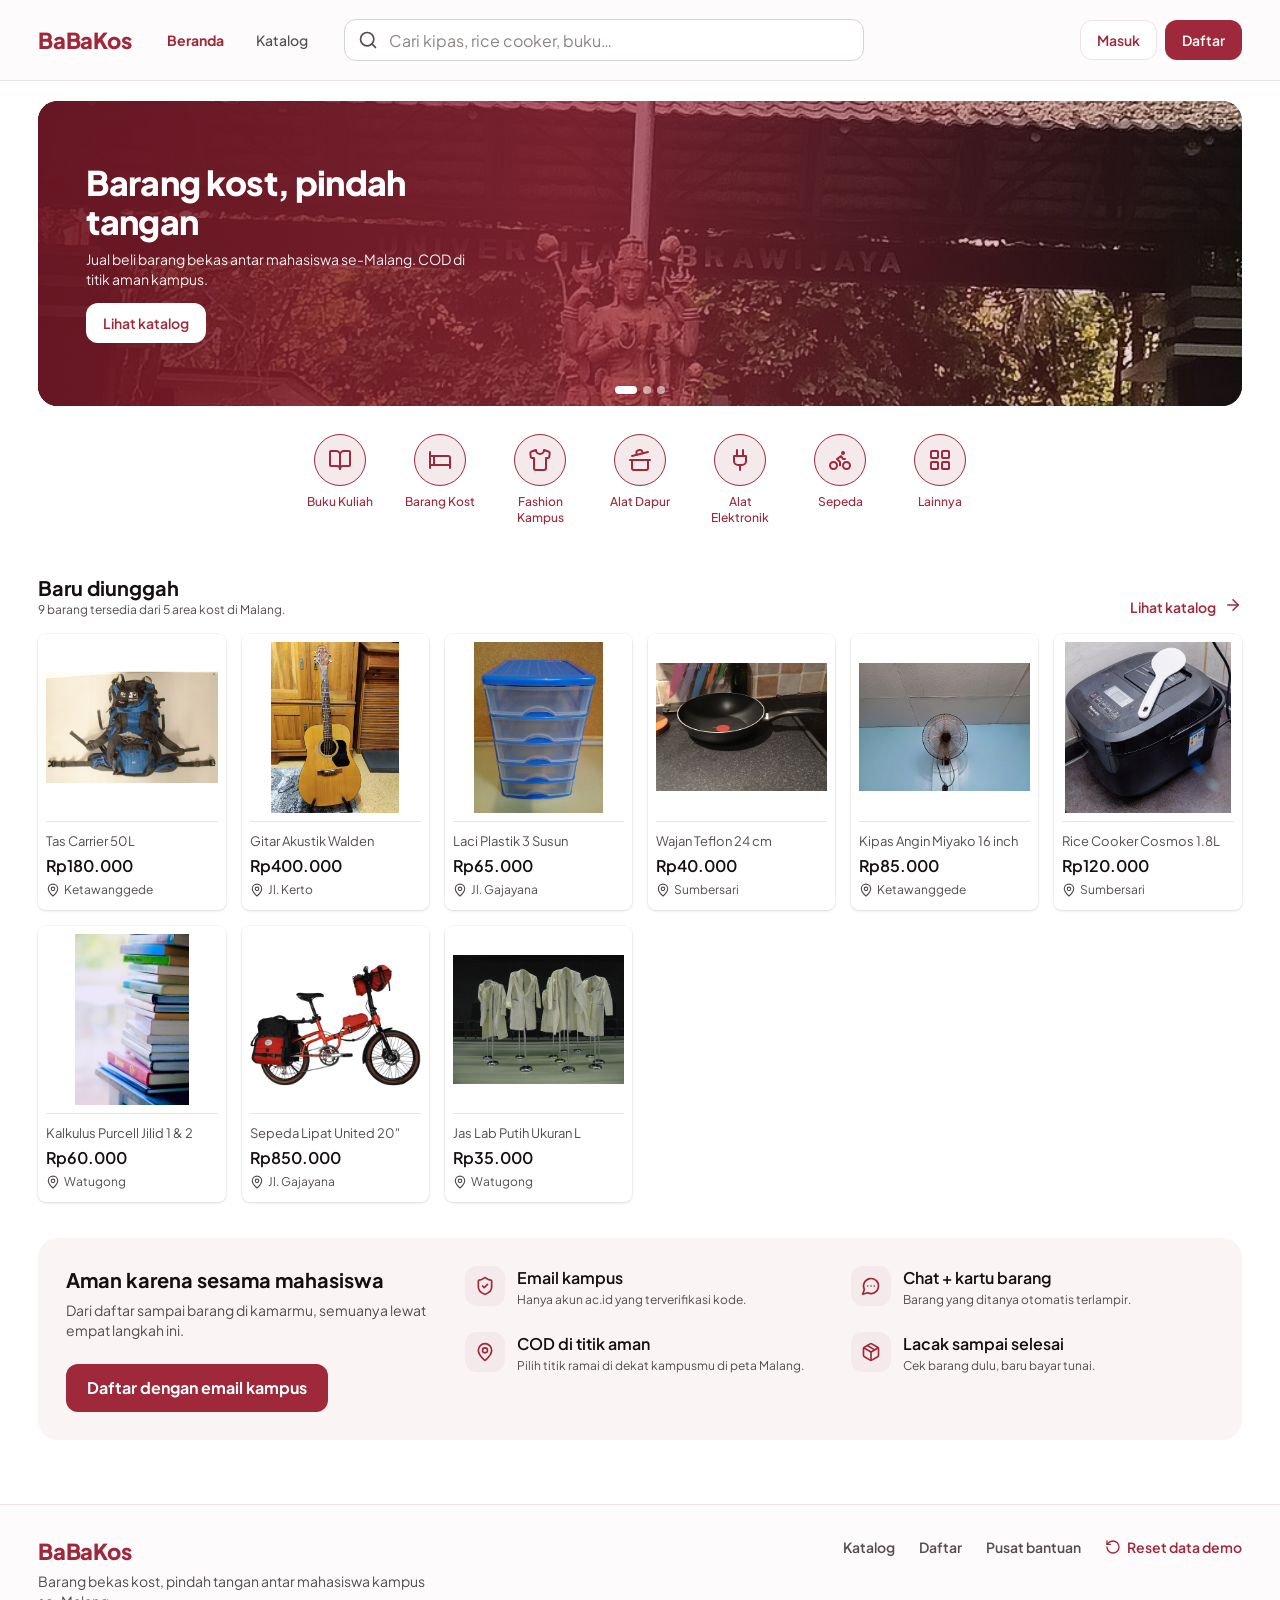
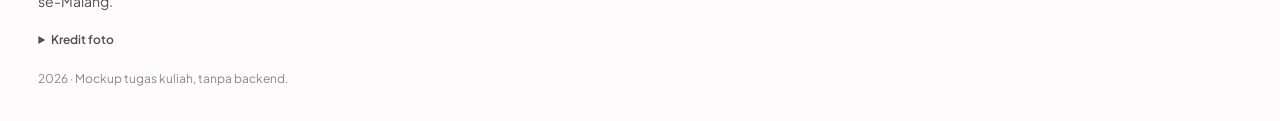
==== commit 75aaae9f: "Replace COD map with free-text meeting place and add seller cart - Atur COD takes a free-text meetin" ====
--- a/index.html
+++ b/index.html
@@ -3,8 +3,8 @@
   <head>
     <meta charset="UTF-8">
     <meta name="viewport" content="width=device-width, initial-scale=1.0">
-    <meta name="description" content="BaBaKos — jual beli barang bekas kost khusus mahasiswa Universitas Brawijaya. Email kampus terverifikasi, chat dengan kartu barang, COD di titik aman.">
-    <title>BaBaKos — Barang Bekas Kost Mahasiswa UB</title>
+    <meta name="description" content="BaBaKos — jual beli barang bekas kost khusus mahasiswa kampus se-Malang. Email kampus terverifikasi, chat dengan kartu barang, COD di titik aman.">
+    <title>BaBaKos — Barang Bekas Kost Mahasiswa Malang</title>
     <link rel="icon" type="image/svg+xml" href="assets/icon.svg">
     <link rel="preconnect" href="https://fonts.googleapis.com">
     <link rel="preconnect" href="https://fonts.gstatic.com" crossorigin>
@@ -16,7 +16,7 @@
     <header id="site-header"></header>
 
     <main id="isi" class="home">
-      <!-- Figma BERANDA: banner, category icons, bundles, products. Filled by js/pages/index.js. -->
+      <!-- Figma BERANDA: banner, category icons, products. Filled by js/pages/index.js. -->
       <section class="container home-banner" aria-label="Sorotan">
         <div class="banner" id="banner">
           <div class="banner-track" id="banner-track"></div>
@@ -27,14 +27,6 @@
       <section class="container home-cats" aria-labelledby="cats-title">
         <h2 class="sr-only" id="cats-title">Kategori</h2>
         <ul class="cats" id="cats" data-reveal-group></ul>
-      </section>
-
-      <section class="container home-bundles" aria-labelledby="bundle-title">
-        <div class="bundle-bar" data-reveal>
-          <h2 id="bundle-title">Paket Bundling Hemat Mahasiswa Kos</h2>
-          <p>Beberapa barang dari satu penjual, sekali COD.</p>
-        </div>
-        <ul class="bundles" id="bundles" data-reveal-group></ul>
       </section>
 
       <section class="container home-section" id="near-section" aria-labelledby="near-title" hidden>
@@ -68,7 +60,7 @@
           <ol class="safe-steps">
             <li><span class="icon-tile" data-icon="shield" data-icon-size="20"></span><div><h3 class="h3">Email kampus</h3><p class="caption">Hanya akun ac.id yang terverifikasi kode.</p></div></li>
             <li><span class="icon-tile" data-icon="chat-dots" data-icon-size="20"></span><div><h3 class="h3">Chat + kartu barang</h3><p class="caption">Barang yang ditanya otomatis terlampir.</p></div></li>
-            <li><span class="icon-tile" data-icon="pin" data-icon-size="20"></span><div><h3 class="h3">COD di titik aman</h3><p class="caption">Pilih titik ramai di peta kampus UB.</p></div></li>
+            <li><span class="icon-tile" data-icon="pin" data-icon-size="20"></span><div><h3 class="h3">COD di titik aman</h3><p class="caption">Pilih titik ramai di dekat kampusmu di peta Malang.</p></div></li>
             <li><span class="icon-tile" data-icon="package" data-icon-size="20"></span><div><h3 class="h3">Lacak sampai selesai</h3><p class="caption">Cek barang dulu, baru bayar tunai.</p></div></li>
           </ol>
           <a class="btn" id="safe-cta" href="daftar.html">Daftar dengan email kampus</a>
--- a/css/style.css
+++ b/css/style.css
@@ -1911,131 +1911,6 @@
   font-weight: 500;
 }
 
-/* Bundles: maroon bar + pink cards with "Lebih Hemat" */
-.home-bundles {
-  padding-top: 24px;
-}
-
-.bundle-bar {
-  display: grid;
-  gap: 2px;
-  padding: 14px 16px;
-  border-radius: var(--r);
-  background: var(--maroon);
-  color: var(--white);
-}
-
-.bundle-bar h2 {
-  font-size: var(--fs-md);
-  line-height: 24px;
-  font-weight: 600;
-}
-
-.bundle-bar p {
-  font-size: var(--fs-caption);
-  line-height: 16px;
-  opacity: 0.85;
-}
-
-.bundles {
-  display: grid;
-  gap: 12px;
-  margin-top: 16px;
-}
-
-@media (min-width: 700px) {
-  .bundles {
-    grid-template-columns: repeat(3, 1fr);
-    gap: 16px;
-  }
-}
-
-.bundle {
-  position: relative;
-  display: grid;
-  gap: 4px;
-  height: 100%;
-  padding: 16px;
-  border-radius: var(--r-sm);
-  background: var(--maroon-light);
-  box-shadow: 0 1px 3px rgba(22, 15, 15, 0.1);
-  transition: transform 0.2s var(--ease), box-shadow 0.2s var(--ease);
-}
-
-.bundle:hover {
-  transform: translateY(-2px);
-  box-shadow: 0 8px 20px rgba(159, 40, 58, 0.14);
-}
-
-.bundle.is-gone {
-  opacity: 0.6;
-}
-
-.bundle-tag {
-  position: absolute;
-  top: 10px;
-  right: 10px;
-  padding: 2px 10px;
-}
-
-.bundle-thumbs {
-  display: flex;
-  margin-bottom: 6px;
-}
-
-.bundle-thumbs img {
-  width: 48px;
-  height: 48px;
-  object-fit: contain;
-  padding: 4px;
-  border: 2px solid var(--maroon-light);
-  border-radius: var(--r-pill);
-  background: var(--white);
-}
-
-.bundle-thumbs img + img {
-  margin-left: -12px;
-}
-
-.bundle-title {
-  font-size: var(--fs-md);
-  line-height: 24px;
-  font-weight: 600;
-}
-
-.bundle-items {
-  color: var(--ink-2);
-  font-size: var(--fs-caption);
-  line-height: 16px;
-}
-
-.bundle-price {
-  display: flex;
-  align-items: baseline;
-  gap: 8px;
-  margin-top: 4px;
-}
-
-.bundle-price strong {
-  color: var(--maroon);
-  font-size: var(--fs-md);
-  font-weight: 700;
-}
-
-.bundle-price s {
-  color: var(--ink-2);
-  font-size: var(--fs-caption);
-}
-
-.bundle-seller {
-  display: flex;
-  align-items: center;
-  gap: 4px;
-  color: var(--green-ink);
-  font-size: var(--fs-caption);
-  line-height: 16px;
-}
-
 .home-section {
   padding-top: 36px;
 }
@@ -2554,30 +2429,6 @@
   }
 }
 
-.bundle-note {
-  display: flex;
-  align-items: center;
-  gap: 12px;
-  padding: 12px 14px;
-  border-radius: var(--r);
-  background: var(--maroon-light);
-  font-size: var(--fs-caption);
-  line-height: 16px;
-  transition: background-color 0.15s;
-}
-
-.bundle-note:hover {
-  background: var(--maroon-soft);
-}
-
-.bundle-note > span:nth-child(2) {
-  flex: 1;
-}
-
-.bundle-note s {
-  color: var(--muted);
-}
-
 /* Seller row (Figma: cream avatar, name + cohort, green Trust Score, outlined Chat) */
 .seller-row {
   display: flex;
@@ -3580,7 +3431,7 @@
   }
 }
 
-/* ---------- campus map (BBK.campusMap, checkout + lacak) ---------- */
+/* ---------- campus map (BBK.campusMap, checkout) ---------- */
 .map {
   position: relative;
   max-width: 680px;
@@ -3746,103 +3597,32 @@
   border-top: 1px solid var(--line);
 }
 
-.points {
-  display: grid;
-  gap: 8px;
-  margin-top: 16px;
-}
-
-.point {
-  display: flex;
-  gap: 12px;
-  padding: 12px 14px;
-  border: 1px solid var(--line);
-  border-radius: var(--r);
+.place-suggest {
+  display: grid;
+  gap: 10px;
+  margin-top: 14px;
+}
+
+.place-suggest .chip {
+  min-height: 32px;
+  padding: 5px 12px;
+  font-size: var(--fs-caption);
+}
+
+.place-map summary {
+  display: inline-flex;
+  align-items: center;
+  gap: 6px;
+  color: var(--maroon);
+  font-size: var(--fs-caption);
+  font-weight: 600;
   cursor: pointer;
-  transition: border-color 0.15s, background-color 0.15s;
-}
-
-.point:hover {
-  border-color: var(--maroon-line);
-}
-
-.point:has(input:checked) {
-  border-color: var(--maroon);
-  background: var(--maroon-light);
-}
-
-.point input {
-  margin-top: 3px;
-  accent-color: var(--maroon);
-}
-
-.point-body {
-  display: grid;
-  gap: 2px;
-}
-
-.point-name {
-  display: flex;
-  flex-wrap: wrap;
-  align-items: center;
-  gap: 6px;
-  font-weight: 600;
-}
-
-.point-name .tag {
-  padding: 1px 8px;
-  font-size: 11px;
-}
-
-.date-chips {
-  display: flex;
-  gap: 8px;
-  overflow-x: auto;
-  scrollbar-width: none;
-  padding-bottom: 2px;
-}
-
-.date-chips::-webkit-scrollbar {
-  display: none;
-}
-
-.date-chip {
-  display: grid;
-  gap: 2px;
-  flex: 0 0 auto;
-  min-width: 76px;
-  padding: 10px 12px;
-  border: 1px solid var(--line);
-  border-radius: var(--r);
-  background: var(--white);
-  color: var(--ink-2);
-  font-size: var(--fs-caption);
-  line-height: 16px;
-  text-align: center;
-  transition: border-color 0.15s, background-color 0.15s;
-}
-
-.date-chip strong {
-  color: var(--ink);
-  font-size: var(--fs-body);
-  line-height: 20px;
-}
-
-.date-chip:hover {
-  border-color: var(--maroon-line);
-}
-
-.date-chip[aria-pressed="true"] {
-  border-color: var(--maroon);
-  background: var(--maroon);
-  color: rgba(255, 255, 255, 0.85);
-}
-
-.date-chip[aria-pressed="true"] strong {
-  color: var(--white);
-}
-
-.when-time,
+}
+
+.place-map[open] summary {
+  margin-bottom: 10px;
+}
+
 .when-note {
   margin-top: 20px;
 }
@@ -4242,8 +4022,68 @@
   font-weight: 500;
 }
 
-.track-map-note {
-  margin-top: -6px;
+/* Schedule approval notice under the status banner */
+.schedule-note {
+  display: flex;
+  align-items: flex-start;
+  gap: 10px;
+  padding: 12px 14px;
+  border-radius: var(--r);
+  font-size: var(--fs-body);
+  line-height: 20px;
+  font-weight: 500;
+}
+
+.schedule-note .icon {
+  flex-shrink: 0;
+  margin-top: 1px;
+}
+
+.schedule-note.is-pending {
+  background: var(--amber-bg);
+  color: var(--amber-ink);
+  box-shadow: inset 0 0 0 1px var(--amber-line);
+}
+
+.schedule-note.is-rejected {
+  background: var(--red-bg);
+  color: var(--red);
+}
+
+/* Pencil buttons + inline edit forms (buyer changes COD time / place) */
+.when-head {
+  display: flex;
+  align-items: center;
+  gap: 6px;
+}
+
+.where-label {
+  display: flex;
+  align-items: center;
+  gap: 6px;
+}
+
+.edit-btn {
+  width: 32px;
+  height: 32px;
+  color: var(--maroon);
+}
+
+.mini-form {
+  display: grid;
+  gap: 8px;
+  margin-top: 4px;
+}
+
+.mini-form-actions {
+  display: flex;
+  flex-wrap: wrap;
+  gap: 8px;
+}
+
+.reject-form {
+  flex: 1 1 100%;
+  margin-top: 0;
 }
 
 /* Rating */
@@ -4331,7 +4171,7 @@
   gap: 16px;
 }
 
-/* Buyer card (like the Profil "Pesanan Saya" preview) */
+/* Order card, used by Pembelian and Penjualan (like the Profil "Pesanan Saya" preview) */
 .order-card {
   display: grid;
   gap: 14px;
@@ -4419,162 +4259,23 @@
   }
 }
 
-/* Seller card (Figma "Kelola Pesanan - Penjualan") */
-.sale {
-  overflow: hidden;
-  border: 1px solid var(--line);
-  border-radius: var(--r-md);
-  background: var(--white);
-  box-shadow: 0 1px 3px rgba(22, 15, 15, 0.05);
-}
-
-.sale-band {
-  padding: 8px 16px;
-  font-size: var(--fs-caption);
-  line-height: 16px;
+/* "+N" count on the photo of a multi-item order */
+.order-card-thumb {
+  position: relative;
+  display: block;
+}
+
+.order-card-more {
+  position: absolute;
+  right: -6px;
+  bottom: -6px;
+  padding: 1px 7px;
+  border-radius: var(--r-pill);
+  background: var(--maroon);
+  color: var(--white);
+  font-size: 11px;
+  line-height: 18px;
   font-weight: 700;
-}
-
-.sale-new .sale-band { background: var(--peach); color: var(--amber-ink); }
-.sale-ready .sale-band { background: var(--blue-bg); color: var(--blue-ink); }
-.sale-done .sale-band { background: var(--green); color: var(--white); }
-.sale-cancelled .sale-band { background: var(--field); color: var(--ink-2); }
-
-.sale-body {
-  display: grid;
-  gap: 14px;
-  padding: 16px;
-}
-
-.sale-top {
-  display: flex;
-  justify-content: space-between;
-  gap: 12px;
-}
-
-.sale-id {
-  font-family: ui-monospace, "SF Mono", Menlo, Consolas, monospace;
-  font-size: var(--fs-caption);
-  color: var(--ink-2);
-}
-
-.sale-buyer {
-  display: flex;
-  align-items: center;
-  gap: 12px;
-}
-
-.sale-buyer-name {
-  display: flex;
-  flex-wrap: wrap;
-  align-items: center;
-  gap: 8px;
-  font-weight: 600;
-  color: var(--blue-ink);
-}
-
-.sale-items {
-  display: grid;
-  gap: 10px;
-  padding: 12px;
-  border-radius: var(--r);
-  background: var(--row);
-  transition: background-color 0.15s;
-}
-
-.sale-items:hover {
-  background: var(--surface);
-}
-
-.sale-item {
-  display: flex;
-  align-items: center;
-  gap: 12px;
-}
-
-.sale-item img {
-  width: 64px;
-  height: 64px;
-  flex-shrink: 0;
-  object-fit: contain;
-  border-radius: var(--r-sm);
-  background: var(--white);
-}
-
-.sale-item > span {
-  display: grid;
-  gap: 2px;
-}
-
-.sale-item-title {
-  font-weight: 600;
-  color: var(--blue-ink);
-}
-
-.sale-pay {
-  display: flex;
-  justify-content: space-between;
-  align-items: center;
-  gap: 12px;
-  padding: 12px;
-  border-radius: var(--r);
-  background: var(--blue-bg);
-}
-
-.sale-pay > div {
-  display: grid;
-  gap: 2px;
-}
-
-.sale-pay strong {
-  color: var(--maroon);
-  font-size: var(--fs-lg);
-  line-height: 24px;
-}
-
-.sale-pay-status {
-  justify-items: end;
-  text-align: right;
-}
-
-.sale-pay-status span:last-child {
-  color: var(--maroon);
-  font-size: var(--fs-caption);
-  font-weight: 700;
-}
-
-.sale-where {
-  display: flex;
-  align-items: center;
-  gap: 6px;
-  font-size: var(--fs-caption);
-  line-height: 16px;
-}
-
-.countdown {
-  display: flex;
-  align-items: center;
-  gap: 8px;
-  padding: 8px 12px;
-  border: 1px solid var(--amber-line);
-  border-radius: var(--r-sm);
-  background: var(--amber-bg);
-  color: var(--amber-ink);
-  font-size: var(--fs-caption);
-  line-height: 16px;
-  font-weight: 700;
-  font-variant-numeric: tabular-nums;
-}
-
-.sale-actions {
-  display: grid;
-  grid-template-columns: repeat(auto-fit, minmax(140px, 1fr));
-  gap: 12px;
-}
-
-.sale-actions .btn {
-  min-height: 44px;
-  font-size: var(--fs-body);
 }
 
 /* ---------- jual barang (jual.html) ---------- */
@@ -4734,6 +4435,16 @@
   color: var(--green-ink);
 }
 
+.sell-loc {
+  display: flex;
+  align-items: center;
+  gap: 8px;
+  min-height: 48px;
+  margin: 0;
+  font-size: var(--fs-caption);
+  color: var(--ink);
+}
+
 .sell-sample {
   justify-content: center;
   width: 100%;
@@ -5310,3 +5021,309 @@
   gap: 12px;
   margin-top: 8px;
 }
+
+/* ---------- profil: keranjang ---------- */
+/* "+" button on each available card of another seller's profile */
+.pgrid .pcard {
+  position: relative;
+}
+
+.cart-add {
+  position: absolute;
+  top: 8px;
+  right: 8px;
+  z-index: 2;
+  display: grid;
+  place-items: center;
+  width: 36px;
+  height: 36px;
+  padding: 0;
+  border: 2px solid var(--maroon);
+  border-radius: var(--r-pill);
+  background: var(--maroon);
+  color: var(--white);
+  box-shadow: var(--shadow-float);
+  cursor: pointer;
+  transition: background-color 0.15s, color 0.15s, transform 0.2s var(--ease);
+}
+
+/* Larger touch target than the 36px circle */
+.cart-add::after {
+  content: "";
+  position: absolute;
+  inset: -6px;
+}
+
+.pcard:hover .cart-add {
+  transform: translateY(-2px);
+}
+
+.cart-add:hover {
+  background: var(--maroon-hover);
+  border-color: var(--maroon-hover);
+}
+
+.cart-add:active,
+.pcard:hover .cart-add:active {
+  transform: scale(0.92);
+}
+
+.cart-add[aria-pressed="true"] {
+  background: var(--white);
+  color: var(--maroon);
+}
+
+.cart-add[aria-pressed="true"]:hover {
+  background: var(--maroon-light);
+  border-color: var(--maroon);
+}
+
+.cart-add:focus-visible {
+  outline: 2px solid var(--ink);
+  outline-offset: 2px;
+}
+
+/* Floating cart button with count; sits above the phone tab bar and the toasts */
+.cart-fab {
+  position: fixed;
+  right: var(--gutter);
+  bottom: calc(var(--tabbar-h) + 72px + env(safe-area-inset-bottom));
+  z-index: 42;
+  display: grid;
+  place-items: center;
+  width: 56px;
+  height: 56px;
+  padding: 0;
+  border: 0;
+  border-radius: var(--r-pill);
+  background: var(--maroon);
+  color: var(--white);
+  box-shadow: var(--shadow-float);
+  cursor: pointer;
+  animation: cart-pop 0.35s var(--ease);
+  transition: background-color 0.15s;
+}
+
+.cart-fab[hidden] {
+  display: none;
+}
+
+.cart-fab:hover {
+  background: var(--maroon-hover);
+}
+
+.cart-fab:focus-visible {
+  outline: 2px solid var(--ink);
+  outline-offset: 3px;
+}
+
+.cart-fab.is-bump {
+  animation: cart-bump 0.3s var(--ease);
+}
+
+.cart-fab-count {
+  position: absolute;
+  top: -4px;
+  right: -4px;
+  display: grid;
+  place-items: center;
+  min-width: 22px;
+  height: 22px;
+  padding: 0 6px;
+  border: 2px solid var(--white);
+  border-radius: var(--r-pill);
+  background: var(--ink);
+  color: var(--white);
+  font-size: 11px;
+  line-height: 1;
+  font-weight: 700;
+}
+
+@keyframes cart-pop {
+  from {
+    opacity: 0;
+    transform: scale(0.5) translateY(12px);
+  }
+}
+
+@keyframes cart-bump {
+  40% {
+    transform: scale(1.12);
+  }
+}
+
+@keyframes cart-slide {
+  from {
+    transform: translateX(100%);
+  }
+}
+
+/* Cart panel: bottom sheet on phones, side panel on desktop */
+.cart-layer {
+  position: fixed;
+  inset: 0;
+  z-index: 110;
+}
+
+.cart-layer[hidden] {
+  display: none;
+}
+
+.cart-scrim {
+  position: absolute;
+  inset: 0;
+  background: rgba(22, 15, 15, 0.42);
+  animation: fade-in 0.2s;
+}
+
+.cart-panel {
+  position: absolute;
+  left: 0;
+  right: 0;
+  bottom: 0;
+  display: flex;
+  flex-direction: column;
+  max-height: 85vh;
+  max-height: 85dvh;
+  border-radius: var(--r-lg) var(--r-lg) 0 0;
+  background: var(--white);
+  color: var(--ink);
+  box-shadow: var(--shadow-pop);
+  outline: 0;
+  animation: sheet-up 0.28s var(--ease);
+}
+
+@media (min-width: 900px) {
+  .cart-panel {
+    left: auto;
+    top: 0;
+    width: 420px;
+    max-height: none;
+    border-radius: var(--r-lg) 0 0 var(--r-lg);
+    animation-name: cart-slide;
+  }
+}
+
+.cart-head {
+  display: flex;
+  align-items: flex-start;
+  justify-content: space-between;
+  gap: 12px;
+  padding: 20px 12px 12px 20px;
+  border-bottom: 1px solid var(--line);
+}
+
+.cart-title {
+  font-size: var(--fs-lg);
+  line-height: 28px;
+  font-weight: 700;
+}
+
+.cart-note {
+  display: flex;
+  align-items: flex-start;
+  gap: 6px;
+  margin-top: 4px;
+  color: var(--ink-2);
+  font-size: var(--fs-caption);
+  line-height: 16px;
+}
+
+.cart-note .icon {
+  flex-shrink: 0;
+  margin-top: 1px;
+  color: var(--maroon);
+}
+
+.cart-body {
+  flex: 1;
+  min-height: 0;
+  overflow-y: auto;
+  padding: 4px 20px;
+}
+
+.cart-list {
+  display: grid;
+}
+
+.cart-row {
+  display: flex;
+  align-items: center;
+  gap: 8px;
+  padding: 12px 0;
+}
+
+.cart-row + .cart-row {
+  border-top: 1px solid var(--line);
+}
+
+.cart-row-main {
+  display: flex;
+  flex: 1;
+  align-items: center;
+  gap: 12px;
+  min-width: 0;
+}
+
+.cart-row-main img {
+  flex-shrink: 0;
+  width: 56px;
+  height: 56px;
+  padding: 4px;
+  border: 1px solid var(--line);
+  border-radius: var(--r-sm);
+  background: var(--white);
+  object-fit: contain;
+}
+
+.cart-row-text {
+  display: grid;
+  gap: 2px;
+  min-width: 0;
+}
+
+.cart-row-title {
+  overflow: hidden;
+  display: -webkit-box;
+  -webkit-line-clamp: 2;
+  -webkit-box-orient: vertical;
+  color: var(--ink-2);
+  font-size: var(--fs-body);
+  line-height: 20px;
+}
+
+.cart-row-price {
+  font-size: var(--fs-md);
+  line-height: 24px;
+  font-weight: 600;
+}
+
+.cart-row-del:hover {
+  background: var(--red-bg);
+  color: var(--red);
+}
+
+.cart-foot {
+  display: grid;
+  gap: 12px;
+  padding: 16px 20px calc(16px + env(safe-area-inset-bottom));
+  border-top: 1px solid var(--line);
+}
+
+.cart-foot[hidden] {
+  display: none;
+}
+
+.cart-total {
+  display: flex;
+  align-items: baseline;
+  justify-content: space-between;
+  color: var(--ink-2);
+}
+
+.cart-total strong {
+  color: var(--ink);
+  font-size: var(--fs-lg);
+  line-height: 28px;
+  font-weight: 700;
+}
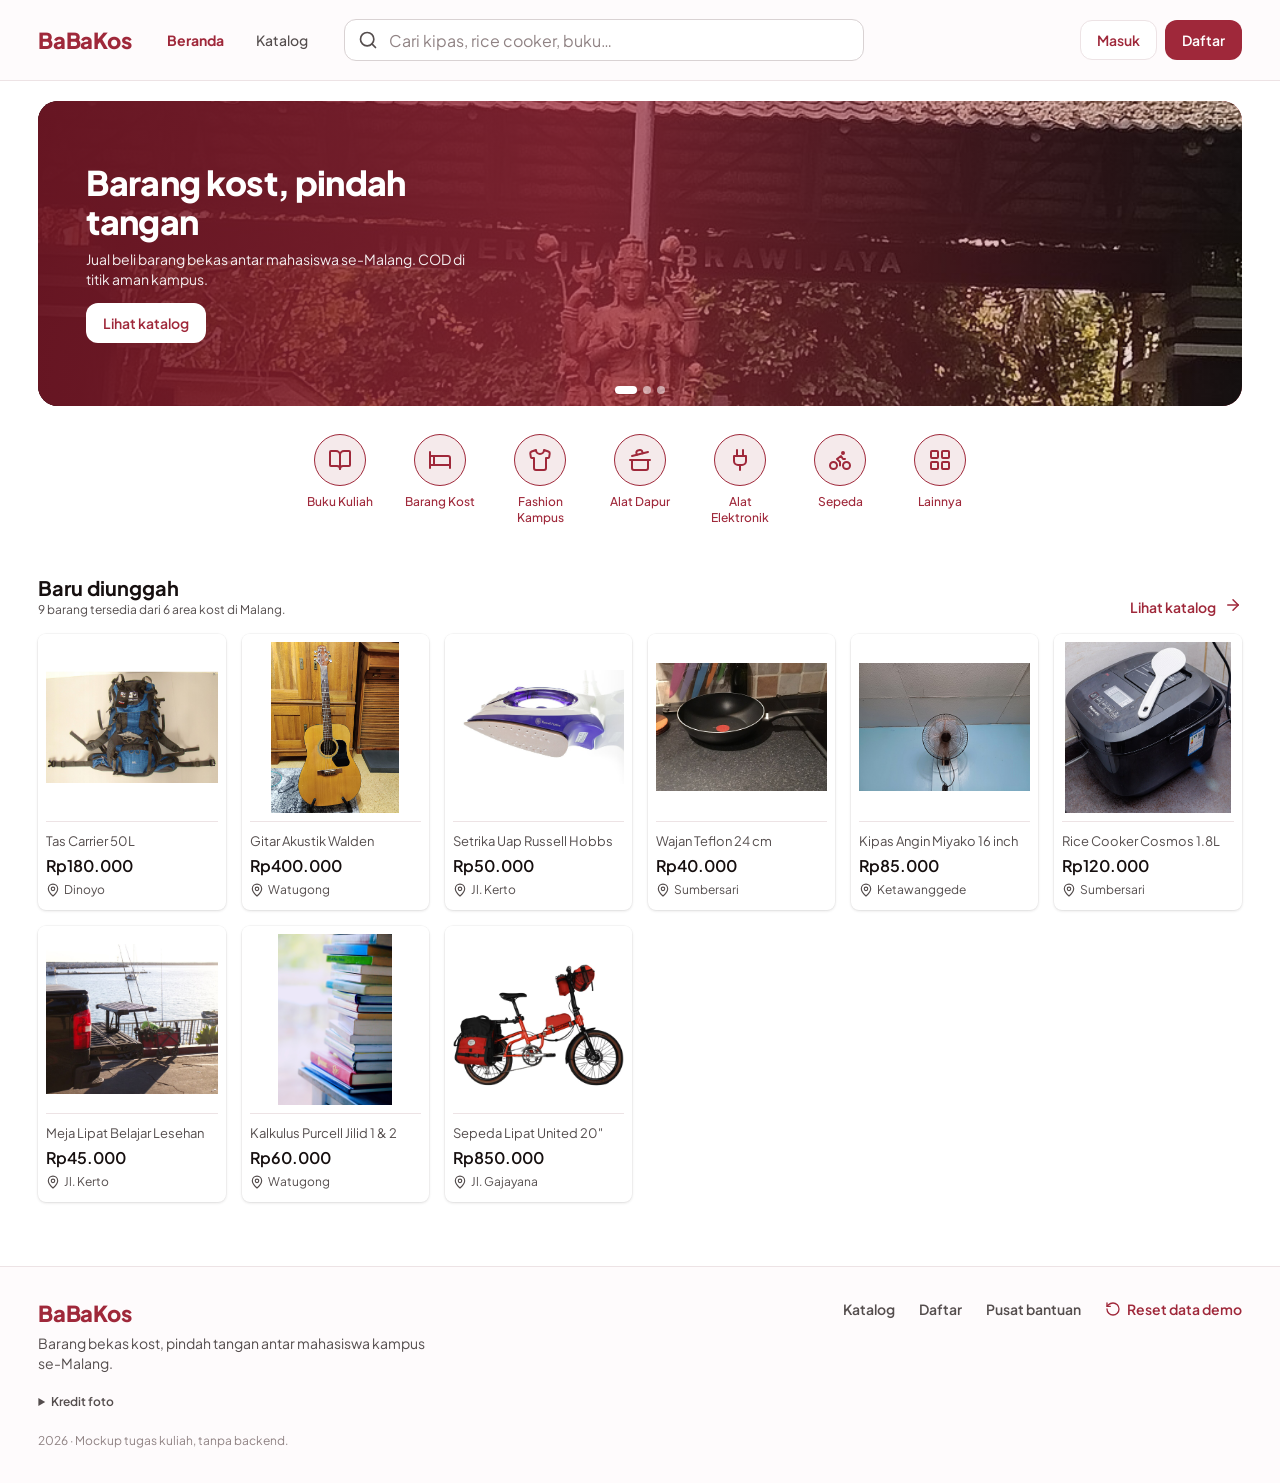
==== commit 3a884b9f: "Limit COD date to 7 days and lock agreed schedules - Split the COD schedule input into date and time" ====
--- a/index.html
+++ b/index.html
@@ -50,22 +50,6 @@
         </div>
         <ul class="pgrid" id="new-grid"></ul>
       </section>
-
-      <section class="container home-section" aria-labelledby="safe-title">
-        <div class="safe card-soft" data-reveal>
-          <div class="safe-intro">
-            <h2 class="h2" id="safe-title">Aman karena sesama mahasiswa</h2>
-            <p class="lead">Dari daftar sampai barang di kamarmu, semuanya lewat empat langkah ini.</p>
-          </div>
-          <ol class="safe-steps">
-            <li><span class="icon-tile" data-icon="shield" data-icon-size="20"></span><div><h3 class="h3">Email kampus</h3><p class="caption">Hanya akun ac.id yang terverifikasi kode.</p></div></li>
-            <li><span class="icon-tile" data-icon="chat-dots" data-icon-size="20"></span><div><h3 class="h3">Chat + kartu barang</h3><p class="caption">Barang yang ditanya otomatis terlampir.</p></div></li>
-            <li><span class="icon-tile" data-icon="pin" data-icon-size="20"></span><div><h3 class="h3">COD di titik aman</h3><p class="caption">Pilih titik ramai di dekat kampusmu di peta Malang.</p></div></li>
-            <li><span class="icon-tile" data-icon="package" data-icon-size="20"></span><div><h3 class="h3">Lacak sampai selesai</h3><p class="caption">Cek barang dulu, baru bayar tunai.</p></div></li>
-          </ol>
-          <a class="btn" id="safe-cta" href="daftar.html">Daftar dengan email kampus</a>
-        </div>
-      </section>
     </main>
 
     <footer id="site-footer"></footer>
--- a/css/style.css
+++ b/css/style.css
@@ -57,6 +57,7 @@
   --shadow-card: 0 1px 2px rgba(22, 15, 15, 0.06), 0 2px 6px rgba(22, 15, 15, 0.04);
   --shadow-float: 0 6px 20px rgba(159, 40, 58, 0.19);
   --shadow-pop: 0 12px 32px rgba(22, 15, 15, 0.14);
+  --scrim: rgba(22, 15, 15, 0.42);   /* backdrop behind sheets and dialogs */
 
   /* Layout */
   --gutter: clamp(16px, 3vw, 40px);
@@ -632,13 +633,6 @@
   color: var(--maroon);
 }
 
-.icon-tile-white {
-  width: 48px;
-  height: 48px;
-  border-radius: var(--r-md);
-  background: var(--white);
-}
-
 /* Key–value rows (order summaries) */
 .kv {
   display: grid;
@@ -1636,7 +1630,7 @@
 }
 
 .dialog::backdrop {
-  background: rgba(22, 15, 15, 0.42);
+  background: var(--scrim);
 }
 
 .dialog-title {
@@ -1913,48 +1907,6 @@
 
 .home-section {
   padding-top: 36px;
-}
-
-/* Four safety steps */
-.safe {
-  display: grid;
-  gap: 24px;
-}
-
-.safe-intro .lead {
-  margin-top: 6px;
-}
-
-.safe-steps {
-  display: grid;
-  gap: 16px;
-}
-
-.safe-steps li {
-  display: flex;
-  gap: 12px;
-  align-items: flex-start;
-}
-
-.safe-steps .caption {
-  margin-top: 2px;
-}
-
-.safe > .btn {
-  justify-self: start;
-}
-
-@media (min-width: 900px) {
-  .safe {
-    grid-template-columns: 1fr 2fr;
-    align-items: start;
-  }
-
-  .safe-steps {
-    grid-template-columns: repeat(2, 1fr);
-    grid-row: span 2;
-    gap: 24px;
-  }
 }
 
 /* ---------- katalog (jelajah.html) ---------- */
@@ -2163,7 +2115,7 @@
     position: fixed;
     inset: 0;
     z-index: 55;
-    background: rgba(22, 15, 15, 0.42);
+    background: var(--scrim);
     animation: fade-in 0.2s;
   }
 }
@@ -3627,6 +3579,19 @@
   margin-top: 20px;
 }
 
+/* Date + time inputs side by side (checkout and the Lacak edit form) */
+.when-pair {
+  display: grid;
+  grid-template-columns: minmax(0, 1fr);
+  gap: 8px;
+}
+
+@media (min-width: 420px) {
+  .when-pair {
+    grid-template-columns: minmax(0, 3fr) minmax(0, 2fr);
+  }
+}
+
 .tips h2 {
   display: flex;
   align-items: center;
@@ -3973,6 +3938,10 @@
   flex: 1 1 200px;
 }
 
+.track-actions .schedule-note {
+  flex: 1 1 100%;
+}
+
 .track-demo {
   align-items: center;
 }
@@ -4048,6 +4017,11 @@
 .schedule-note.is-rejected {
   background: var(--red-bg);
   color: var(--red);
+}
+
+.schedule-note.is-agreed {
+  background: var(--green-light);
+  color: var(--green-ink);
 }
 
 /* Pencil buttons + inline edit forms (buyer changes COD time / place) */
@@ -4397,17 +4371,6 @@
   justify-self: end;
 }
 
-.sell-split {
-  display: grid;
-  gap: 20px;
-}
-
-@media (min-width: 600px) {
-  .sell-split {
-    grid-template-columns: 1fr 1fr;
-  }
-}
-
 .sell-preview {
   grid-template-columns: minmax(0, 220px);
   justify-content: center;
@@ -4433,16 +4396,6 @@
 
 .sell-check li.is-ok {
   color: var(--green-ink);
-}
-
-.sell-loc {
-  display: flex;
-  align-items: center;
-  gap: 8px;
-  min-height: 48px;
-  margin: 0;
-  font-size: var(--fs-caption);
-  color: var(--ink);
 }
 
 .sell-sample {
@@ -4716,120 +4669,6 @@
 .profile-stats dd .icon {
   color: var(--amber);
   fill: var(--amber);
-}
-
-.orders-block {
-  display: grid;
-  gap: 20px;
-}
-
-.orders-block-head {
-  display: flex;
-  flex-wrap: wrap;
-  align-items: center;
-  gap: 16px;
-}
-
-.orders-block-head > div {
-  flex: 1 1 240px;
-  display: grid;
-  gap: 4px;
-}
-
-.orders-block-head .icon-tile {
-  color: var(--maroon);
-}
-
-.order-preview {
-  display: grid;
-  gap: 16px;
-  padding: 20px;
-  border-radius: var(--r-md);
-  background: var(--white);
-  transition: box-shadow 0.2s var(--ease);
-}
-
-a.order-preview:hover {
-  box-shadow: 0 6px 18px rgba(159, 40, 58, 0.1);
-}
-
-.order-preview-top {
-  display: flex;
-  align-items: center;
-  justify-content: space-between;
-  gap: 12px;
-}
-
-.order-preview-body {
-  display: grid;
-  grid-template-columns: auto minmax(0, 1fr);
-  gap: 14px 18px;
-  align-items: center;
-}
-
-.order-preview-body img {
-  width: 80px;
-  height: 80px;
-  object-fit: contain;
-  padding: 4px;
-  border: 1px solid var(--line);
-  border-radius: var(--r);
-}
-
-.order-preview-body > div:nth-child(2) {
-  display: grid;
-  gap: 6px;
-}
-
-.order-preview-total {
-  grid-column: 1 / -1;
-  display: flex;
-  flex-wrap: wrap;
-  align-items: baseline;
-  gap: 4px 12px;
-}
-
-.order-preview-total strong {
-  font-size: var(--fs-lg);
-}
-
-.order-preview-total .text-action {
-  margin-left: auto;
-}
-
-@media (min-width: 700px) {
-  .order-preview-body {
-    grid-template-columns: auto minmax(0, 1fr) auto;
-  }
-
-  .order-preview-total {
-    grid-column: auto;
-    display: grid;
-    justify-items: end;
-    gap: 6px;
-  }
-
-  .order-preview-total .text-action {
-    margin-left: 0;
-  }
-}
-
-.empty-line {
-  color: var(--ink-2);
-}
-
-.sales-alert {
-  display: flex;
-  align-items: center;
-  gap: 10px;
-  padding: 12px 16px;
-  border-radius: var(--r);
-  background: var(--peach);
-  color: var(--amber-ink);
-}
-
-.sales-alert span {
-  flex: 1;
 }
 
 .utility-grid {
@@ -5172,7 +5011,7 @@
 .cart-scrim {
   position: absolute;
   inset: 0;
-  background: rgba(22, 15, 15, 0.42);
+  background: var(--scrim);
   animation: fade-in 0.2s;
 }
 
